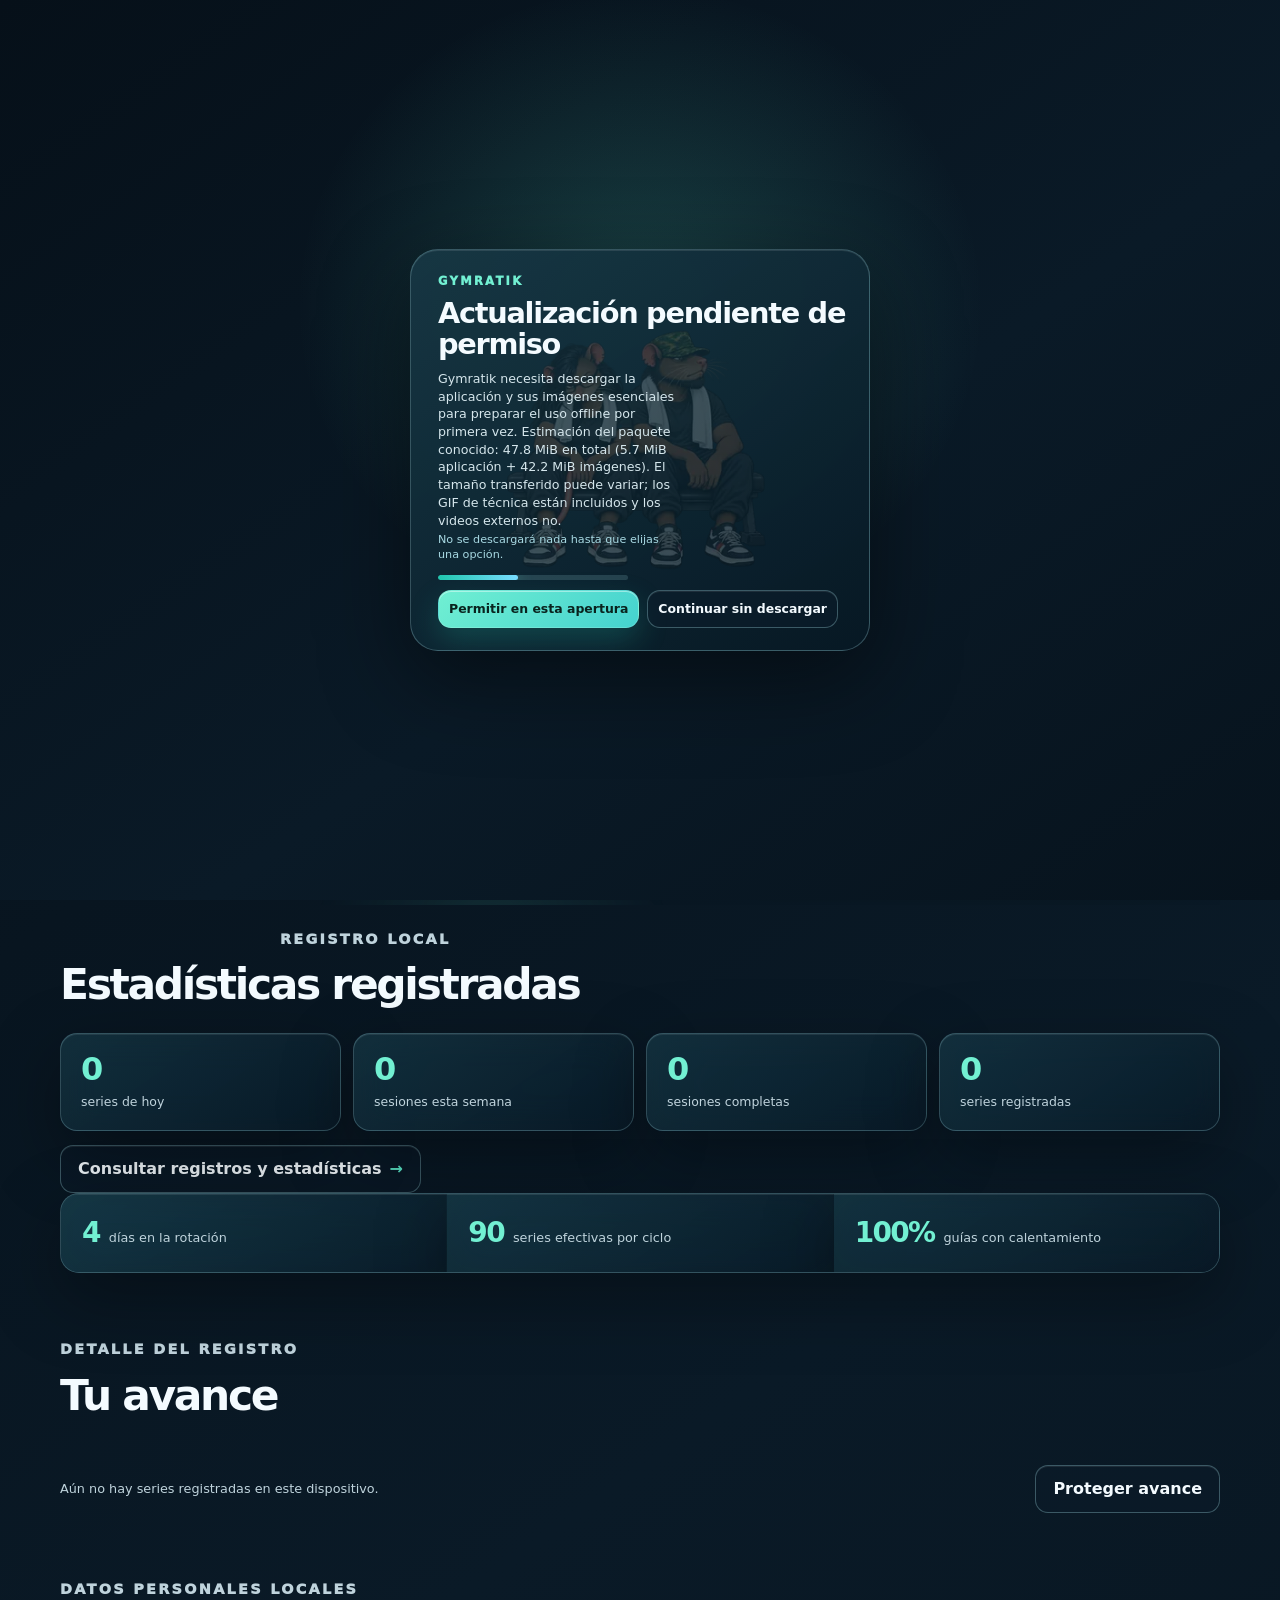
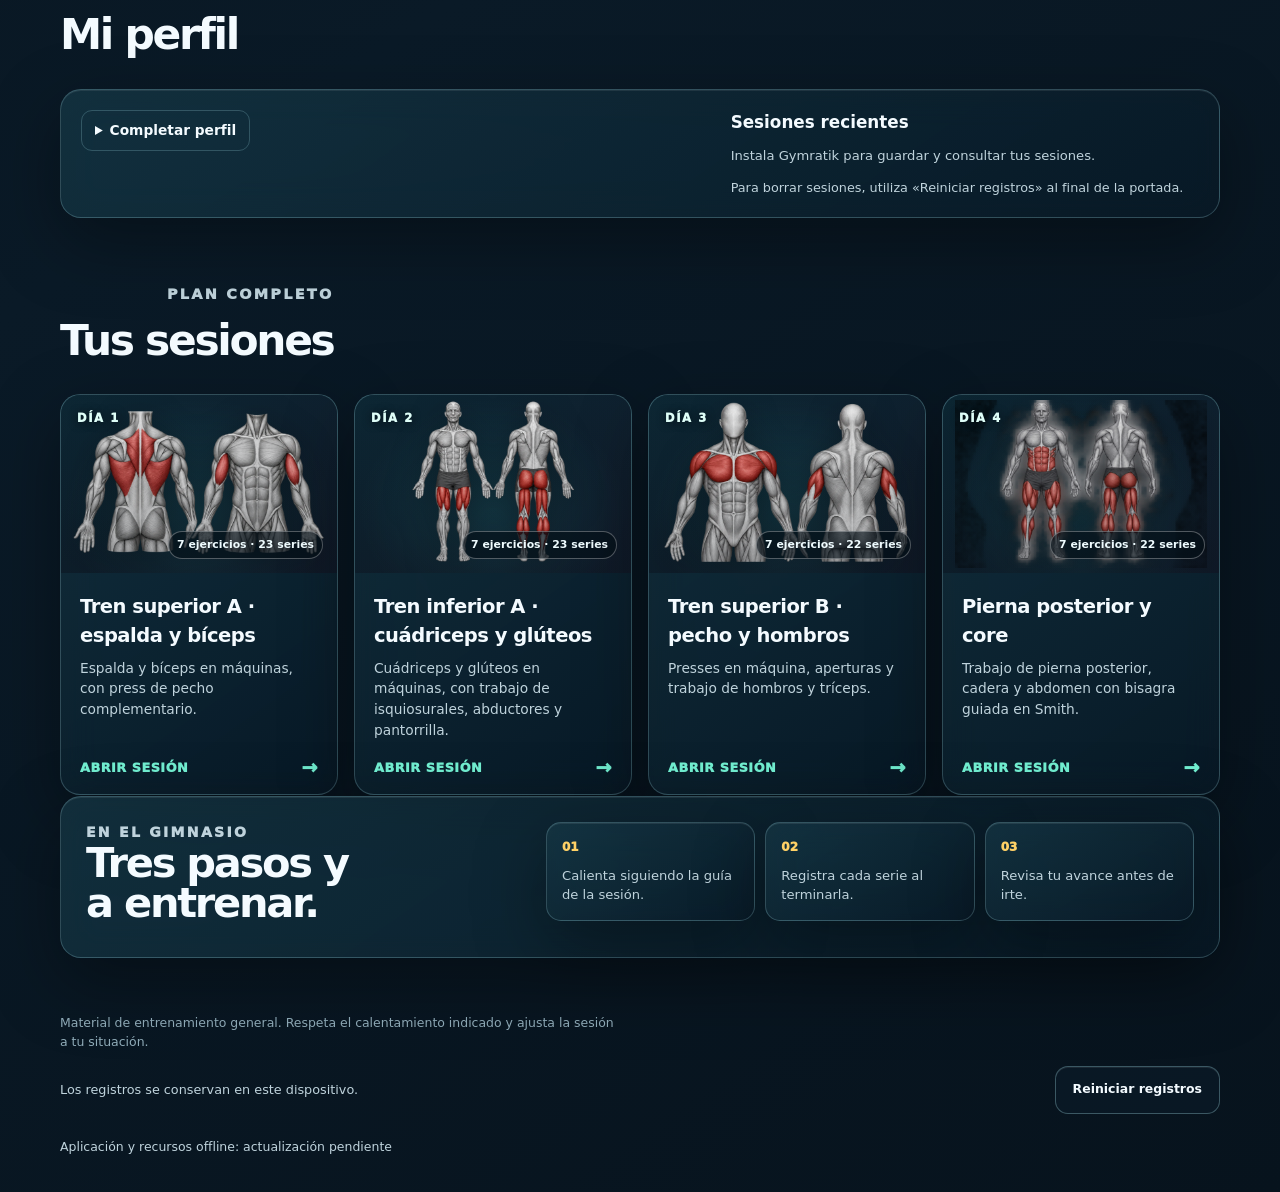
==== index.html @ c6d5d023 "feat: add verified incremental PWA updates" ====
<!doctype html>
<html lang="es">
<head>
  <meta charset="utf-8">
  <meta name="viewport" content="width=device-width, initial-scale=1, maximum-scale=1, user-scalable=no">
  <meta name="theme-color" content="#10161f">
  <meta name="application-name" content="Gymratik">
  <meta name="apple-mobile-web-app-title" content="Gymratik">
  <meta name="description" content="Rutinas visuales para entrenar en el gimnasio con calentamiento, técnica y registro de series.">
  <meta name="gymratik-resource-estimate" content='{"applicationBytes":"000000005927878","imageBytes":"000000044207892","totalBytes":"000000050135770"}'>
  <link rel="manifest" href="./manifest.webmanifest">
  <link rel="icon" href="./assets/branding/gymratik-mascots-mark-v2.png" type="image/png">
  <link rel="apple-touch-icon" sizes="192x192" href="./assets/branding/gymratik-pwa-icon-v8-192.png">
  <script src="./install-gate.js"></script>
  <script src="./progress-store.js"></script>
  <script src="./page-update-client.js" defer></script>
  <script>document.documentElement.classList.add('gymratik-loading');</script>
  <title>Gymratik: Rutinas y progreso</title>
  <style data-home-redesign="v2">
    :root { color-scheme:dark; --bg:#0d141d; --bg-deep:#091018; --panel:#16222e; --panel-strong:#1e303d; --text:#f5f8f7; --muted:#aebdca; --soft:#728697; --line:rgba(185,209,224,.16); --accent:#73e6cf; --accent-strong:#37c7ad; --warm:#f6c56b; --focus:#9edfff; --shadow:0 24px 60px rgba(0,0,0,.25); }
    * { box-sizing:border-box; }
    html { scroll-behavior:smooth; }
    body { min-width:320px; margin:0; background:radial-gradient(circle at 8% 0%,rgba(55,199,173,.14),transparent 30rem),radial-gradient(circle at 95% 15%,rgba(115,230,207,.08),transparent 25rem),var(--bg); color:var(--text); font:16px/1.5 system-ui,-apple-system,"Segoe UI",sans-serif; }
    a { color:inherit; }
    button { font:inherit; }
    :focus-visible { outline:3px solid var(--focus); outline-offset:4px; }
    [hidden] { display:none !important; }
    html[data-gymratik-installed="false"] #progress,
    html[data-gymratik-installed="false"] #progress-detail,
    html[data-gymratik-installed="false"] #profile,
    html[data-gymratik-installed="false"] .profile-chip,
    html[data-gymratik-installed="false"] a[href="#profile"],
    html[data-gymratik-installed="false"] a[href="#progress"],
    html[data-gymratik-installed="false"] a[href="./records.html"],
    html[data-gymratik-installed="false"] .hero-trust,
    html[data-gymratik-installed="false"] .footer-actions { display:none !important; }
    .shell { width:min(100% - 32px,1160px); margin:0 auto; }
    .topbar { display:flex; align-items:center; justify-content:space-between; gap:20px; padding:22px 0 16px; }
    .brand { display:inline-flex; align-items:center; gap:12px; color:var(--text); font-size:1.25rem; font-weight:900; letter-spacing:.08em; text-decoration:none; text-transform:uppercase; }
    .brand-mark { display:block; width:62px; height:62px; flex:0 0 62px; border:1px solid rgba(115,230,207,.34); border-radius:16px; background:rgba(11,16,23,.72); box-shadow:0 8px 20px rgba(0,0,0,.2); }
    .brand-mark img { display:block; width:100%; height:100%; object-fit:contain; }
    .brand-name { display:inline-flex; align-items:center; gap:8px; }
    .brand-version { padding:3px 6px; border:1px solid rgba(246,197,107,.42); border-radius:6px; color:var(--warm); font-size:.56rem; font-weight:850; letter-spacing:.07em; line-height:1; }
    .topbar-meta { display:flex; align-items:center; gap:10px; }
    .profile-chip { display:inline-flex; align-items:center; gap:7px; min-height:34px; padding:4px 10px 4px 5px; border:1px solid rgba(115,230,207,.28); border-radius:999px; color:var(--text); background:rgba(16,22,31,.65); font-size:.75rem; font-weight:850; text-decoration:none; }
    .profile-chip:hover { border-color:rgba(115,230,207,.6); background:rgba(115,230,207,.08); }
    .profile-chip img { width:25px; height:25px; object-fit:contain; border-radius:50%; background:rgba(9,16,24,.72); }
    .plan-pill,.topbar-link { display:inline-flex; align-items:center; min-height:34px; padding:6px 11px; border:1px solid var(--line); border-radius:999px; color:var(--muted); background:rgba(16,22,31,.65); font-size:.75rem; font-weight:800; }
    .topbar-link { color:var(--accent); text-decoration:none; background:transparent; }
    .topbar-link:hover { border-color:rgba(115,230,207,.45); background:rgba(115,230,207,.08); }
    .hero { position:relative; isolation:isolate; display:grid; grid-template-columns:minmax(0,1.05fr) minmax(340px,.95fr); gap:clamp(28px,5vw,76px); align-items:center; min-height:500px; overflow:hidden; padding:56px 0 64px; }
    .hero > * { min-width:0; }
    .hero-mascot-bg { position:absolute; z-index:0; right:-4%; top:0; width:min(68vw,760px); height:100%; object-fit:contain; object-position:right top; opacity:.22; filter:saturate(.9) contrast(1.05); pointer-events:none; }
    .hero-copy-block,.next-session-card { position:relative; z-index:1; }
    .eyebrow { margin:0 0 14px; color:var(--accent); font-size:.72rem; font-weight:950; letter-spacing:.16em; text-transform:uppercase; }
    h1,h2,h3,p { margin-top:0; }
    h1 { max-width:10ch; margin-bottom:20px; overflow-wrap:anywhere; font-size:clamp(3rem,7vw,6.2rem); line-height:.91; letter-spacing:-.075em; }
    .hero-copy { max-width:52ch; margin-bottom:26px; overflow-wrap:anywhere; color:var(--muted); font-size:1.05rem; }
    .hero-motivation { max-width:52ch; margin:-8px 0 22px; padding:12px 15px; border:1px solid rgba(115,230,207,.24); border-left:3px solid var(--accent); border-radius:12px; background:rgba(16,35,49,.72); color:var(--text); font-size:.92rem; font-weight:750; line-height:1.45; overflow-wrap:anywhere; }
    .hero-actions { display:flex; flex-wrap:wrap; align-items:center; gap:11px; }
    .hero-primary-action { display:grid; flex:1 1 100%; min-width:0; gap:9px; }
    .hero-primary-action > .button { width:100%; }
    .recommendation-reason { display:grid; gap:3px; margin:0; padding:9px 12px; border:1px solid rgba(115,230,207,.24); border-left:3px solid var(--accent); border-radius:11px; background:rgba(8,29,39,.76); animation:recommendationReveal .42s cubic-bezier(.2,.8,.2,1) both; }
    .recommendation-reason-label { color:var(--accent); font-size:.62rem; font-weight:950; letter-spacing:.1em; text-transform:uppercase; }
    .next-session-reason { margin:0; color:#e0edf1; font-size:.78rem; font-weight:700; line-height:1.4; overflow-wrap:anywhere; }
    #profileEditor[open] #profileForm { animation:profileFormReveal .38s cubic-bezier(.2,.8,.2,1) both; }
    .button { display:inline-flex; align-items:center; justify-content:center; min-height:47px; padding:11px 17px; border:1px solid transparent; border-radius:13px; color:#09231e; background:var(--accent); box-shadow:0 10px 25px rgba(55,199,173,.16); cursor:pointer; font-weight:900; text-decoration:none; transition:transform .18s ease,background .18s ease,border-color .18s ease; }
    .button:hover { transform:translateY(-2px); background:#8af1dc; }
    .button.secondary { color:var(--text); background:transparent; border-color:var(--line); box-shadow:none; }
    .button.secondary:hover { background:rgba(255,255,255,.06); border-color:rgba(185,209,224,.32); }
    .button:disabled { cursor:wait; opacity:.58; transform:none; }
    .hero-trust { display:flex; align-items:center; gap:8px; margin:16px 0 0; color:var(--soft); font-size:.78rem; }
    .status-dot { width:8px; height:8px; flex:0 0 8px; border-radius:50%; background:var(--accent); box-shadow:0 0 0 4px rgba(115,230,207,.1); }
    .next-session-card { position:relative; display:grid; grid-template-columns:minmax(200px,.9fr) minmax(0,1.3fr); gap:20px; overflow:hidden; min-height:300px; padding:18px; border:1px solid rgba(115,230,207,.28); border-radius:25px; background:linear-gradient(145deg,rgba(39,67,76,.96),rgba(20,31,42,.98) 70%),var(--panel); box-shadow:var(--shadow); }
    .next-session-card::after { position:absolute; right:-62px; bottom:-84px; width:240px; height:240px; border:1px solid rgba(115,230,207,.2); border-radius:50%; box-shadow:0 0 0 25px rgba(115,230,207,.04),0 0 0 50px rgba(115,230,207,.025); content:""; pointer-events:none; }
    .next-session-image { display:block; width:100%; height:100%; min-height:264px; object-fit:contain; object-position:center; border-radius:17px; background:radial-gradient(ellipse,rgba(24,74,82,.45),rgba(6,22,34,0) 74%); }
    .next-session-content { position:relative; z-index:1; display:flex; min-width:0; flex-direction:column; padding:8px 3px 6px 0; }
    .card-kicker { margin:0 0 15px; color:var(--warm); font-size:.7rem; font-weight:950; letter-spacing:.14em; text-transform:uppercase; }
    .next-session-content h2 { max-width:10ch; margin-bottom:10px; overflow-wrap:anywhere; font-size:clamp(2rem,4vw,3rem); line-height:.98; letter-spacing:-.06em; }
    .next-session-summary { max-width:28ch; margin-bottom:18px; color:var(--muted); font-size:.9rem; }
    .session-meta { display:flex; flex-wrap:wrap; gap:7px; margin-bottom:20px; color:var(--soft); font-size:.72rem; font-weight:850; }
    .session-meta span { padding:5px 8px; border:1px solid rgba(185,209,224,.15); border-radius:999px; background:rgba(9,16,24,.24); }
    .next-session-muscles { display:grid; gap:8px; margin:0 0 16px; }
    .next-session-muscles h3 { margin:0; color:#d5e9ef; font-size:.68rem; font-weight:950; letter-spacing:.08em; text-transform:uppercase; }
    .next-session-muscle-views { display:grid; grid-template-columns:repeat(2,minmax(0,1fr)); gap:7px; }
    .next-session-muscle-view { display:grid; grid-template-columns:42px minmax(0,1fr); align-items:center; gap:7px; min-width:0; padding:5px 7px; border:1px solid rgba(255,255,255,.12); border-radius:11px; background:rgba(7,18,28,.42); }
    .next-session-muscle-view img { width:42px; height:48px; object-fit:contain; border-radius:7px; background:#e9eef1; }
    .next-session-muscle-view span { color:#cfe1e7; font-size:.63rem; font-weight:850; }
    .next-session-muscle-tags { display:flex; flex-wrap:wrap; gap:5px; }
    .next-session-muscle-tags span { padding:4px 7px; border:1px solid rgba(255,138,145,.28); border-radius:999px; color:#ffd4d6; background:rgba(185,63,66,.12); font-size:.59rem; font-weight:800; }
    .week-training-summary { display:grid; gap:9px; margin:0 0 16px; }
    .week-training-heading { display:flex; flex-wrap:wrap; align-items:center; justify-content:space-between; gap:5px 10px; color:#c4dce5; font-size:.68rem; font-weight:850; }
    .week-training-heading strong { color:#effcff; font-variant-numeric:tabular-nums; }
    .week-training-pills { display:grid; grid-template-columns:repeat(2,minmax(0,1fr)); gap:8px; margin:0; padding:0; list-style:none; }
    .week-training-pill { position:relative; display:grid; grid-template-columns:44px minmax(0,1fr) 14px; align-items:center; gap:7px; min-height:74px; max-width:100%; padding:7px; overflow:hidden; border:1px solid rgba(92,232,200,.4); border-radius:15px; color:#eafffa; background:linear-gradient(135deg,rgba(21,79,78,.72),rgba(10,33,47,.94)); box-shadow:inset 0 1px 0 rgba(255,255,255,.1),0 5px 14px rgba(0,0,0,.12); animation:weekTrainingPillIn .42s cubic-bezier(.2,.8,.2,1) both; animation-delay:calc(var(--pill-index,0)*55ms); }
    .week-training-pill--lower { border-color:rgba(255,209,102,.54); background:linear-gradient(135deg,rgba(89,65,31,.78),rgba(32,34,38,.95)); }
    .week-training-pill--active { border-color:#78dcff; box-shadow:0 0 0 2px rgba(120,220,255,.12),inset 0 1px 0 rgba(255,255,255,.12); }
    .week-training-pill--partial { border-color:rgba(255,209,102,.75); }
    .week-training-pill-art-wrap { position:relative; display:grid; place-items:center; width:44px; height:58px; overflow:hidden; border:1px solid rgba(255,255,255,.12); border-radius:10px; background:radial-gradient(ellipse,rgba(231,55,73,.25),rgba(7,18,28,.68) 70%); }
    .week-training-pill-art-wrap::before { position:absolute; inset:18%; border-radius:50%; background:radial-gradient(circle,rgba(244,58,79,.36),transparent 72%); content:""; animation:weekTrainingMuscleGlow 2.8s ease-in-out infinite; }
    .week-training-pill-art { position:relative; z-index:1; display:block; width:100%; height:100%; object-fit:cover; object-position:center; animation:weekTrainingMusclePulse 2.8s ease-in-out infinite; animation-delay:calc(var(--pill-index,0)*85ms); will-change:transform; }
    .week-training-pill-copy { display:grid; min-width:0; gap:2px; line-height:1.15; }
    .week-training-pill-date { color:#a9d7df; font-size:.5rem; font-weight:950; letter-spacing:.09em; text-transform:uppercase; }
    .week-training-pill-day { color:#f3fcff; font-size:.66rem; font-weight:950; }
    .week-training-pill-focus { overflow:hidden; color:#d8eaf0; font-size:.56rem; font-weight:780; text-overflow:ellipsis; white-space:nowrap; }
    .week-training-pill-meta { color:#9fdaca; font-size:.5rem; font-weight:850; white-space:nowrap; }
    .week-training-pill-state { display:grid; place-items:center; width:14px; height:14px; align-self:start; border-radius:50%; color:#071a24; background:#61e8cb; font-size:.57rem; font-weight:1000; line-height:1; }
    .week-training-pill--partial .week-training-pill-state { background:#ffd166; }
    .week-training-pill--active .week-training-pill-state { color:#092334; background:#78dcff; animation:weekTrainingActiveDot 1.35s ease-in-out infinite; }
    .week-training-empty { color:#c0d2dc; font-size:.68rem; }
    html[data-page-hidden="true"] .week-training-summary *,html[data-page-hidden="true"] .week-training-summary *::before,html[data-page-hidden="true"] .week-training-summary *::after { animation-play-state:paused!important; }
    @keyframes weekTrainingPillIn { from { opacity:0; transform:translateY(5px) scale(.97); } to { opacity:1; transform:translateY(0) scale(1); } }
    @keyframes weekTrainingMusclePulse { 0%,100% { transform:translateY(1px) scale(.96); } 50% { transform:translateY(-1px) scale(1.035); } }
    @keyframes weekTrainingMuscleGlow { 0%,100% { opacity:.55; transform:scale(.88); } 50% { opacity:1; transform:scale(1.08); } }
    @keyframes weekTrainingActiveDot { 0%,100% { transform:scale(.9); } 50% { transform:scale(1.16); } }
    @media(min-width:1000px) { .week-training-pills { grid-template-columns:repeat(3,minmax(0,1fr)); } }
    .session-link { margin-top:auto; color:var(--accent); font-size:.8rem; font-weight:950; text-decoration:none; text-transform:uppercase; letter-spacing:.04em; }
    .session-link:hover { color:#a8f7e8; }
    section { padding-top:66px; }
    .quick-start { padding-top:0; }
    .recorded-summary { padding-top:24px; }
    .recorded-summary .section-head { margin-bottom:16px; }
    .quick-stats { display:grid; grid-template-columns:repeat(3,1fr); gap:1px; overflow:hidden; border:1px solid var(--line); border-radius:19px; background:var(--line); box-shadow:0 12px 30px rgba(0,0,0,.12); }
    .quick-stat { display:flex; align-items:baseline; gap:9px; min-width:0; padding:18px 21px; background:rgba(24,33,45,.88); }
    .quick-stat strong { color:var(--accent); font-size:1.75rem; letter-spacing:-.06em; }
    .quick-stat span { color:var(--muted); font-size:.8rem; }
    .section-head { display:flex; align-items:end; justify-content:space-between; gap:24px; margin-bottom:22px; }
    .section-head h2 { margin-bottom:0; font-size:clamp(1.8rem,4vw,2.65rem); letter-spacing:-.055em; }
    .section-head p { max-width:39ch; margin-bottom:3px; color:var(--muted); font-size:.9rem; text-align:right; }
    .progress-dashboard { display:grid; grid-template-columns:repeat(4,1fr); gap:12px; }
    .progress-card { min-width:0; padding:19px 20px; border:1px solid rgba(115,230,207,.2); border-radius:17px; background:linear-gradient(145deg,rgba(31,52,61,.92),rgba(24,33,45,.9)); }
    .progress-card strong { display:block; color:var(--accent); font-size:2rem; letter-spacing:-.06em; line-height:1; }
    .progress-card span { display:block; margin-top:8px; color:var(--muted); font-size:.78rem; }
    .records-entry { margin-top:14px; }
    .records-entry span { margin-left:8px; color:var(--accent); }
    .progress-actions { display:flex; align-items:center; justify-content:space-between; gap:15px; margin-top:15px; }
    .progress-note { min-height:1.35em; margin:0; color:var(--muted); font-size:.8rem; }
    .routine-progress-list { display:grid; gap:10px; margin-top:15px; }
    .routine-progress-item { display:grid; grid-template-columns:minmax(0,1fr) auto; gap:6px 14px; align-items:center; padding:14px 16px; border:1px solid var(--line); border-radius:15px; background:rgba(24,33,45,.7); }
    .routine-progress-item span { min-width:0; overflow:hidden; color:var(--text); font-size:.86rem; font-weight:800; text-overflow:ellipsis; white-space:nowrap; }
    .routine-progress-item strong { color:var(--accent); font-size:.8rem; }
    .progress-meter { grid-column:1 / -1; height:7px; overflow:hidden; border-radius:999px; background:rgba(185,209,224,.13); }
    .progress-meter span { display:block; width:0; height:100%; border-radius:inherit; background:linear-gradient(90deg,var(--accent-strong),var(--accent)); transition:width .25s ease; }
    .routine-grid { display:grid; grid-template-columns:repeat(4,1fr); gap:16px; }
    .routine-card { display:flex; min-width:0; flex-direction:column; overflow:hidden; border:1px solid var(--line); border-radius:20px; background:linear-gradient(160deg,var(--panel-strong),var(--panel)); box-shadow:0 14px 34px rgba(0,0,0,.15); text-decoration:none; transition:transform .2s ease,border-color .2s ease,box-shadow .2s ease; }
    .routine-card:hover { transform:translateY(-5px); border-color:rgba(115,230,207,.55); box-shadow:0 20px 44px rgba(0,0,0,.23); }
    .routine-visual { position:relative; aspect-ratio:1.55; overflow:hidden; background:radial-gradient(ellipse at 50% 65%,rgba(34,128,137,.28),transparent 68%),linear-gradient(145deg,#0c2734,#111c2c); }
    .routine-visual::after { position:absolute; inset:0; background:linear-gradient(180deg,rgba(10,15,21,.02),rgba(10,15,21,.24)); content:""; pointer-events:none; }
    .routine-visual img { display:block; width:100%; height:100%; object-fit:cover; transition:transform .4s ease; }
    .routine-visual img.routine-cover-art { box-sizing:border-box; object-fit:contain; object-position:center; padding:5px; filter:drop-shadow(0 8px 16px rgba(0,0,0,.3)); }
    .routine-card:hover .routine-visual img:not(.routine-cover-art) { transform:scale(1.045); }
    .routine-day { position:absolute; z-index:1; top:15px; left:16px; color:#fff; font-size:.72rem; font-weight:950; letter-spacing:.14em; text-shadow:0 1px 8px rgba(3,12,18,.8); text-transform:uppercase; }
    .routine-status { position:absolute; z-index:1; right:14px; bottom:14px; padding:5px 8px; border:1px solid rgba(255,255,255,.27); border-radius:999px; color:#fff; background:rgba(10,15,21,.45); font-size:.68rem; font-weight:850; }
    .routine-body { display:flex; flex:1; flex-direction:column; padding:19px 19px 17px; }
    .routine-body h3 { margin-bottom:7px; font-size:1.22rem; letter-spacing:-.025em; }
    .routine-body p { min-height:49px; margin-bottom:18px; color:var(--muted); font-size:.86rem; }
    .routine-link { display:flex; align-items:center; justify-content:space-between; margin-top:auto; color:var(--accent); font-size:.8rem; font-weight:950; letter-spacing:.04em; text-transform:uppercase; }
    .routine-link span:last-child { font-size:1.2rem; line-height:1; }
    .how-to { display:grid; grid-template-columns:minmax(0,.8fr) minmax(0,1.2fr); gap:28px; align-items:start; padding:25px; border:1px solid rgba(246,197,107,.22); border-radius:21px; background:linear-gradient(135deg,rgba(67,55,38,.5),rgba(24,33,45,.62)); }
    .how-to h2 { max-width:10ch; margin-bottom:8px; font-size:clamp(1.8rem,4vw,2.6rem); line-height:.98; letter-spacing:-.055em; }
    .how-to p { margin-bottom:0; color:var(--muted); font-size:.88rem; }
    .how-to-list { display:grid; grid-template-columns:repeat(3,1fr); gap:10px; margin:0; padding:0; list-style:none; counter-reset:steps; }
    .how-to-list li { min-width:0; padding:15px; border:1px solid var(--line); border-radius:15px; background:rgba(9,16,24,.28); color:var(--muted); font-size:.82rem; }
    .how-to-list li::before { display:block; margin-bottom:10px; color:var(--warm); content:counter(steps,decimal-leading-zero); counter-increment:steps; font-size:.75rem; font-weight:950; }
    footer { display:grid; gap:14px; padding:56px 0 36px; color:var(--soft); font-size:.78rem; }
    footer p { max-width:70ch; margin-bottom:0; }
    footer .update-state { margin-top:10px; color:var(--muted); }
    .app-version { justify-self:end; padding:4px 8px; border:1px solid var(--line); border-radius:999px; color:var(--muted); font-size:.68rem; font-variant-numeric:tabular-nums; letter-spacing:.04em; }
    .footer-actions { display:flex; align-items:center; justify-content:space-between; gap:16px; }
    .reset-button { color:#ffd3d3; border-color:rgba(255,157,162,.38); }
    .reset-button:hover { background:rgba(145,53,70,.28); border-color:rgba(255,157,162,.68); }
    .profile-panel { display:grid; grid-template-columns:minmax(0,1.15fr) minmax(280px,.85fr); gap:16px; padding:20px; border:1px solid rgba(115,230,207,.2); border-radius:21px; background:linear-gradient(145deg,rgba(31,52,61,.86),rgba(24,33,45,.82)); }
    .profile-editor,.profile-history { min-width:0; }
    .profile-editor > summary { width:fit-content; padding:9px 13px; border:1px solid var(--line); border-radius:11px; color:var(--text); cursor:pointer; font-size:.86rem; font-weight:850; }
    .profile-editor > summary:focus-visible { outline:3px solid rgba(158,223,255,.5); outline-offset:3px; }
    .profile-editor[open] > summary { margin-bottom:16px; }
    .profile-form { min-width:0; }
    .profile-identity { display:flex; align-items:center; gap:14px; margin-bottom:18px; padding-bottom:18px; border-bottom:1px solid var(--line); }
    .profile-avatar { width:76px; height:76px; flex:0 0 76px; object-fit:contain; border:1px solid rgba(115,230,207,.28); border-radius:19px; background:rgba(9,16,24,.44); }
    .profile-avatar-copy { max-width:42ch; color:var(--muted); font-size:.9rem; }
    .profile-avatar-copy p { margin:0; }
    .profile-grid { display:grid; grid-template-columns:repeat(2,minmax(0,1fr)); gap:13px; }
    .profile-field { display:grid; gap:6px; min-width:0; }
    .profile-field label { color:var(--muted); font-size:.76rem; font-weight:850; }
    .profile-field input,.profile-field select { width:100%; min-height:44px; padding:9px 11px; border:1px solid var(--line); border-radius:11px; color:var(--text); background:rgba(9,16,24,.55); font:inherit; }
    .profile-field input:focus,.profile-field select:focus { border-color:var(--accent); outline:3px solid rgba(158,223,255,.3); outline-offset:2px; }
    .profile-actions,.data-actions { display:flex; flex-wrap:wrap; align-items:center; gap:10px; margin-top:15px; }
    .profile-extra { margin-top:14px; padding:12px 14px; border:1px solid rgba(164,223,231,.17); border-radius:13px; background:rgba(4,16,25,.26); }
    .profile-extra > summary { width:fit-content; color:#c7dce3; cursor:pointer; font-size:.8rem; font-weight:850; }
    .profile-extra[open] > summary { margin-bottom:13px; }
    .data-actions { padding-top:15px; border-top:1px solid var(--line); }
    .profile-actions .button,.data-actions .button { min-height:42px; }
    .profile-history h3 { margin:0 0 11px; font-size:1.05rem; }
    .routine-days { margin:16px 0 0; padding:14px; border:1px solid var(--line); border-radius:14px; color:var(--text); }
    .routine-days legend { padding:0 6px; color:var(--text); font-weight:850; }
    .routine-day-options { display:flex; flex-wrap:wrap; gap:8px; }
    .routine-day-options label,.reminder-enable { display:flex; align-items:center; gap:7px; min-height:38px; padding:5px 9px; border:1px solid var(--line); border-radius:10px; color:var(--text); }
    .routine-days input { accent-color:var(--accent); }
    .reminder-enable { width:fit-content; margin-top:10px; }
    .routine-reminder { display:flex; align-items:center; justify-content:space-between; gap:12px; max-width:52ch; margin:0 0 20px; padding:11px 14px; border:1px solid rgba(115,230,207,.4); border-radius:12px; background:rgba(16,35,49,.85); color:var(--text); }
    .routine-reminder[hidden] { display:none; }
    .session-history { display:grid; gap:8px; }
    .session-history-empty { margin:0; color:var(--muted); font-size:.82rem; }
    .session-history-empty[data-loading="true"] { display:flex; align-items:center; gap:9px; }
    .session-history-empty[data-loading="true"]::after { width:24px; height:6px; border-radius:999px; background:linear-gradient(90deg,var(--accent) 0 25%,rgba(115,230,207,.2) 25% 50%,var(--warm) 50% 75%,rgba(246,197,107,.2) 75%); background-size:200% 100%; content:""; animation:historyLoadingRhythm 1.15s ease-in-out infinite; }
    .history-item { display:grid; grid-template-columns:minmax(0,1fr) auto; gap:4px 12px; padding:11px 12px; border:1px solid var(--line); border-radius:13px; background:rgba(9,16,24,.3); }
    .history-item strong { min-width:0; overflow:hidden; color:var(--text); font-size:.8rem; text-overflow:ellipsis; white-space:nowrap; }
    .history-item span { color:var(--muted); font-size:.72rem; }
    .history-performance { grid-column:1/-1; overflow-wrap:anywhere; line-height:1.4; }
    .history-item .history-status { color:var(--accent); font-weight:850; text-align:right; }
    .profile-status { min-height:1.35em; margin:12px 0 0; color:var(--muted); font-size:.8rem; }
    .file-input { position:absolute; width:1px; height:1px; overflow:hidden; clip:rect(0 0 0 0); white-space:nowrap; clip-path:inset(50%); }
    @media (max-width:900px) { .hero { grid-template-columns:1fr; min-height:0; padding-top:42px; } .next-session-card { max-width:700px; } .progress-dashboard { grid-template-columns:repeat(2,1fr); } .routine-grid { grid-template-columns:repeat(2,1fr); } .profile-panel { grid-template-columns:1fr; } }
    @media (max-width:560px) { .shell { width:min(100% - 24px,1160px); } .topbar { padding-top:15px; } .topbar-meta { display:none; } .hero { gap:30px; padding:37px 0 44px; } .hero-mascot-bg { right:-28%; bottom:-6%; width:125vw; height:88%; opacity:.16; } h1 { max-width:100%; font-size:clamp(2.8rem,14vw,5.2rem); } .hero-copy { font-size:.98rem; } .hero-actions { align-items:stretch; flex-direction:column; } .hero-actions .button { width:100%; } .next-session-card { grid-template-columns:96px minmax(0,1fr); gap:14px; padding:12px; border-radius:20px; } .next-session-image { width:96px; min-height:245px; border-radius:14px; } .next-session-content { padding:5px 2px 5px 0; } .card-kicker { margin-bottom:11px; font-size:.62rem; } .next-session-content h2 { font-size:1.9rem; } .next-session-summary { margin-bottom:13px; font-size:.82rem; } .session-meta { margin-bottom:14px; font-size:.65rem; } .quick-stats { grid-template-columns:1fr; } .quick-stat { padding:13px 17px; } section { padding-top:52px; } .section-head { display:block; } .section-head p { margin-top:8px; text-align:left; } .progress-dashboard { grid-template-columns:repeat(2,1fr); gap:9px; } .progress-card { padding:15px; } .progress-card strong { font-size:1.65rem; } .progress-actions { align-items:stretch; flex-direction:column; } .progress-actions .button { width:100%; } .routine-grid { grid-template-columns:1fr; gap:13px; } .how-to { grid-template-columns:1fr; gap:18px; padding:20px; } .how-to h2 { max-width:12ch; } .how-to-list { grid-template-columns:1fr; } .footer-actions,.profile-actions,.data-actions { align-items:stretch; flex-direction:column; } .footer-actions .button,.profile-actions .button,.data-actions .button { width:100%; } .profile-panel { grid-template-columns:1fr; padding:15px; } .profile-grid { grid-template-columns:1fr; } }
    @media (max-width:560px) { .hero-mascot-bg { top:0; right:-28%; bottom:auto; width:125vw; height:85%; object-position:right top; opacity:.16; } }
    @media (prefers-reduced-motion:reduce) { *,*::before,*::after { scroll-behavior:auto !important; transition:none !important; } .week-training-pill,.week-training-pill-art,.week-training-pill-art-wrap::before,.week-training-pill-state { animation:none!important; will-change:auto!important; } }
  </style>
  <style data-redesign="liquid-glass-wcag-v13">
    /* Sistema visual v13: vidrio oscuro con acentos de esfuerzo y foco visible. */
    :root {
      --bg:#061019; --bg-deep:#040b12; --panel:#102331; --panel-strong:#163344;
      --text:#f4fbff; --muted:#bfd3dc; --soft:#91adba; --line:rgba(164,223,231,.23);
      --accent:#5ce8c8; --accent-strong:#20c6ad; --warm:#ffd166; --focus:#ffd166;
      --liquid-cyan:#78dcff; --liquid-coral:#ff9aa5;
      --glass-shadow:0 24px 70px rgba(0,0,0,.34), inset 0 1px 0 rgba(255,255,255,.08);
    }
    body {
      background:
        radial-gradient(circle at 12% -8%, rgba(92,232,200,.18), transparent 30rem),
        radial-gradient(circle at 94% 10%, rgba(120,220,255,.13), transparent 27rem),
        linear-gradient(145deg,#061019 0%,#0a1a27 52%,#07131d 100%);
    }
    body::before { position:fixed; z-index:-1; inset:0; background:linear-gradient(115deg,rgba(92,232,200,.035),transparent 38%,rgba(120,220,255,.04)); content:""; pointer-events:none; }
    .shell { isolation:isolate; }
    .topbar { position:relative; z-index:3; }
    .brand-mark,.profile-chip,.plan-pill,.topbar-link,
    .quick-stats,.quick-stat,.progress-card,.routine-progress-item,.routine-card,
    .how-to,.how-to-list li,.profile-panel,.history-item,.next-session-card {
      border-color:rgba(164,223,231,.25)!important;
      background:linear-gradient(145deg,rgba(23,56,69,.72),rgba(9,25,37,.78))!important;
      box-shadow:var(--glass-shadow)!important;
      -webkit-backdrop-filter:blur(18px) saturate(145%);
      backdrop-filter:blur(18px) saturate(145%);
    }
    .brand-mark { background-color:rgba(5,16,25,.72)!important; }
    .profile-chip:hover,.topbar-link:hover { border-color:rgba(92,232,200,.75)!important; background:rgba(92,232,200,.14)!important; }
    .hero { min-height:540px; }
    .hero::before { position:absolute; z-index:0; top:-160px; right:18%; width:340px; height:340px; border-radius:50%; background:radial-gradient(circle,rgba(120,220,255,.14),transparent 68%); content:""; filter:blur(8px); animation:homeOrb 10s ease-in-out infinite alternate; pointer-events:none; }
    .hero::after { position:absolute; z-index:0; bottom:-180px; left:20%; width:400px; height:300px; border-radius:50%; background:radial-gradient(circle,rgba(92,232,200,.11),transparent 68%); content:""; filter:blur(12px); animation:homeOrb 13s ease-in-out -3s infinite alternate-reverse; pointer-events:none; }
    .hero-mascot-bg { opacity:.26; filter:saturate(1.08) contrast(1.06) drop-shadow(0 28px 46px rgba(0,0,0,.28)); transition:opacity .35s ease,transform .55s cubic-bezier(.2,.8,.2,1); }
    .hero:hover .hero-mascot-bg { opacity:.31; transform:scale(1.018) translateY(-4px); }
    .eyebrow,.card-kicker { color:#72f0d2; }
    .hero-copy,.next-session-summary,.section-head p,.routine-body p,.how-to p,.progress-note,.profile-status { color:var(--muted)!important; }
    .button { min-height:48px; border-color:rgba(255,255,255,.12); background:linear-gradient(135deg,#70efd2,#45d2cf)!important; box-shadow:0 12px 30px rgba(38,207,177,.22),inset 0 1px 0 rgba(255,255,255,.42)!important; transition:transform .24s ease,box-shadow .24s ease,filter .24s ease!important; }
    .button:hover { background:linear-gradient(135deg,#92f6df,#63e2df)!important; box-shadow:0 16px 34px rgba(38,207,177,.3),inset 0 1px 0 rgba(255,255,255,.6)!important; filter:saturate(1.08); }
    .button.secondary { color:var(--text)!important; background:rgba(11,29,42,.55)!important; border-color:rgba(164,223,231,.32)!important; box-shadow:inset 0 1px 0 rgba(255,255,255,.08)!important; }
    .button.secondary:hover { background:rgba(92,232,200,.14)!important; border-color:rgba(92,232,200,.7)!important; }
    .status-dot { background:#5ce8c8; box-shadow:0 0 0 5px rgba(92,232,200,.12),0 0 20px rgba(92,232,200,.55); }
    .next-session-card::after { border-color:rgba(120,220,255,.24); box-shadow:0 0 0 25px rgba(120,220,255,.055),0 0 0 50px rgba(120,220,255,.025); }
    .progress-card strong,.quick-stat strong,.routine-progress-item strong,.routine-link,.session-link { color:#72f0d2; }
    .progress-meter span { background:linear-gradient(90deg,#20c6ad,#78dcff)!important; }
    .routine-card { transition:transform .28s cubic-bezier(.2,.8,.2,1),border-color .28s ease,box-shadow .28s ease!important; }
    .routine-card:hover { border-color:rgba(92,232,200,.7)!important; box-shadow:0 25px 55px rgba(0,0,0,.38),inset 0 1px 0 rgba(255,255,255,.13)!important; }
    .routine-day { color:#dffef8; }
    .routine-status,.session-meta span { border-color:rgba(255,255,255,.3)!important; background:rgba(4,15,24,.62)!important; color:#effcff!important; }
    .profile-field label { color:#c7dce3!important; }
    .profile-field input,.profile-field select { color:var(--text)!important; background:rgba(4,16,25,.68)!important; border-color:rgba(164,223,231,.31)!important; }
    .profile-field input::placeholder { color:#91adba; }
    .reset-button { color:#ffdfe0!important; border-color:rgba(255,154,165,.58)!important; }
    .reset-button:hover { background:rgba(255,116,132,.15)!important; border-color:#ff9aa5!important; }
    :where(a,button,input,select,[tabindex]):focus-visible { outline:3px solid #ffd166!important; outline-offset:3px!important; box-shadow:0 0 0 6px rgba(4,13,18,.96),0 0 0 8px rgba(255,255,255,.78)!important; }
    @keyframes homeOrb { from { transform:translate3d(-12px,8px,0) scale(.96); opacity:.7; } to { transform:translate3d(18px,-12px,0) scale(1.06); opacity:1; } }
    @media (max-width:700px) {
      .hero { min-height:0; }
      .hero-mascot-bg { opacity:.2; }
      .section-head h2 { line-height:1.05; }
      .quick-stat,.progress-card { background:linear-gradient(145deg,rgba(23,56,69,.8),rgba(9,25,37,.86))!important; }
    }
    @media (prefers-reduced-motion:reduce) {
      *,*::before,*::after { animation:none!important; transition:none!important; scroll-behavior:auto!important; }
      .hero:hover .hero-mascot-bg,.routine-card:hover { transform:none!important; }
    }
  </style>
  <style data-home-splash="v3">
    .app-splash { position:fixed; z-index:10000; inset:0; display:grid; place-items:center; padding:24px; overflow:hidden; background:radial-gradient(ellipse at 50% 34%,rgba(92,232,200,.2),transparent 38%),linear-gradient(145deg,#061019,#0a1a27 58%,#07131d); opacity:0; visibility:hidden; pointer-events:none; transition:opacity .22s ease,visibility .22s ease; }
    html.gymratik-loading .app-splash { opacity:1; visibility:visible; pointer-events:auto; }
    .app-splash[aria-hidden="true"] { opacity:0!important; visibility:hidden!important; pointer-events:none!important; transition:none!important; }
    .splash-card { position:relative; display:grid; grid-template-columns:minmax(0,1fr); align-items:center; gap:20px; width:min(100%,460px); min-height:190px; padding:23px 22px 22px 27px; overflow:hidden; border:1px solid rgba(164,223,231,.28); border-radius:28px; background:linear-gradient(145deg,rgba(23,56,69,.92),rgba(7,24,36,.96)); box-shadow:0 28px 90px rgba(0,0,0,.48),inset 0 1px 0 rgba(255,255,255,.1); }
    .splash-copy { position:relative; z-index:1; }
    .splash-brand { display:block; margin-bottom:8px; color:#72f0d2; font-size:.72rem; font-weight:950; letter-spacing:.2em; text-transform:uppercase; }
    .splash-copy p { margin:0 0 19px; color:#f4fbff; font-size:clamp(1.3rem,5vw,1.8rem); font-weight:850; line-height:1.08; letter-spacing:-.045em; }
    .splash-copy p.splash-detail { max-width:30ch; margin:-9px 0 14px; color:#d5e6ec; font-size:.79rem; font-weight:500; line-height:1.4; letter-spacing:normal; }
    .splash-copy p.splash-network-state { max-width:34ch; margin:-11px 0 13px; color:#a8d9e3; font-size:.7rem; font-weight:500; line-height:1.35; letter-spacing:normal; }
    .splash-retry { min-height:40px; margin-top:2px; padding:8px 12px; }
    .splash-network-actions { display:flex; flex-wrap:wrap; gap:8px; margin-top:10px; }
    .splash-network-actions[hidden] { display:none; }
    .splash-network-actions .button { min-height:38px; padding:7px 10px; font-size:.78rem; }
    .splash-progress { position:relative; display:block; width:min(100%,190px); height:5px; overflow:hidden; border-radius:999px; background:rgba(164,223,231,.17); }
    .splash-progress::after { position:absolute; inset:0 auto 0 0; width:42%; border-radius:inherit; background:linear-gradient(90deg,#20c6ad,#78dcff); box-shadow:0 0 16px rgba(92,232,200,.65); content:""; animation:splashProgress 1.15s ease-in-out infinite alternate; }
    .splash-copy { position:relative; z-index:1; }
    .splash-mascot-poses { position:absolute; z-index:0; inset:0; display:grid; place-items:center; overflow:hidden; opacity:.2; pointer-events:none; }
    .splash-pose { position:absolute; inset:0; display:block; width:min(100%,320px); height:auto; max-height:100%; margin:auto; object-fit:contain; object-position:center; }
    .app-splash.update-detected .splash-card { border-color:rgba(92,232,200,.72); box-shadow:0 0 0 1px rgba(92,232,200,.18),0 28px 90px rgba(0,0,0,.48),0 0 42px rgba(92,232,200,.18); animation:updateDetectedGlow 1.8s ease-in-out infinite alternate; }
    .app-splash.update-detected .splash-mascot-poses { opacity:.38; }
    .update-notice { display:grid; grid-template-columns:72px minmax(0,1fr); align-items:center; gap:14px; margin:12px 0 0; padding:10px 14px; border:1px solid rgba(92,232,200,.5); border-radius:16px; background:linear-gradient(110deg,rgba(15,55,62,.96),rgba(12,29,43,.96)); box-shadow:0 8px 24px rgba(0,0,0,.18); color:var(--text); }
    .update-notice[hidden] { display:none; }
    .update-notice[data-detected="true"] { animation:updateDetectedGlow 1.8s ease-in-out infinite alternate; }
    .update-notice img { display:block; width:72px; height:64px; object-fit:contain; }
    .update-notice strong { display:block; margin-bottom:3px; color:#72f0d2; font-size:.88rem; }
    .update-notice p { margin:0; color:#d5e6ec; font-size:.78rem; line-height:1.4; }
    .update-notice .button { min-height:34px; margin-top:8px; padding:6px 10px; font-size:.72rem; }
    @keyframes updateDetectedGlow { from { box-shadow:0 0 0 1px rgba(92,232,200,.12),0 8px 24px rgba(0,0,0,.18); } to { box-shadow:0 0 0 3px rgba(92,232,200,.2),0 10px 28px rgba(0,0,0,.22),0 0 24px rgba(92,232,200,.2); } }
    @keyframes splashProgress { from { transform:translateX(-4%); } to { transform:translateX(145%); } }
    @keyframes historyLoadingRhythm { 0% { background-position:100% 0; opacity:.62; } 55% { opacity:1; } 100% { background-position:0 0; opacity:.72; } }
    @keyframes splashProgress { from { transform:translateX(-4%); } to { transform:translateX(145%); } }
    .hero { min-height:590px; padding-top:64px; padding-bottom:72px; }
    .hero-mascot-bg { right:-1%; top:-3%; width:min(66vw,720px); height:111%; object-position:right center; opacity:.48; filter:saturate(1.04) contrast(1.04) drop-shadow(0 28px 50px rgba(0,0,0,.32)); mask-image:linear-gradient(180deg,#000 0%,#000 72%,transparent 100%); }
    .hero-copy-block { z-index:2; max-width:590px; }
    .hero .eyebrow { margin-bottom:17px; }
    .hero h1 { max-width:8ch; margin-bottom:18px; font-size:clamp(3.4rem,7.5vw,6.8rem); line-height:.88; letter-spacing:-.085em; text-wrap:balance; }
    .hero-copy { max-width:34ch; margin-bottom:24px; font-size:clamp(1rem,1.5vw,1.16rem); }
    .hero-motivation { max-width:39ch; border-color:rgba(92,232,200,.35); background:linear-gradient(100deg,rgba(7,24,36,.94),rgba(10,31,44,.75)); box-shadow:0 10px 28px rgba(0,0,0,.17); }
    .hero-copy-block > .eyebrow { animation:homeArrive .65s cubic-bezier(.2,.8,.2,1) .04s both; }
    .hero-copy-block > h1 { animation:homeArrive .7s cubic-bezier(.2,.8,.2,1) .1s both; }
    .hero-copy-block > .hero-copy { animation:homeArrive .65s cubic-bezier(.2,.8,.2,1) .17s both; }
    .hero-copy-block > .hero-motivation { animation:motivationArrive .75s cubic-bezier(.2,.8,.2,1) .24s both; }
    .hero-copy-block > .hero-actions { animation:homeArrive .65s cubic-bezier(.2,.8,.2,1) .31s both; }
    .hero-motivation.motivation-updating { animation:motivationRefresh .62s cubic-bezier(.2,.8,.2,1) both; }
    .hero-mascot-bg { animation:mascotDrift 9s ease-in-out infinite alternate; transform-origin:72% 72%; }
    .routine-card { animation:cardArrive .68s cubic-bezier(.2,.8,.2,1) both; }
    .routine-card:nth-child(2) { animation-delay:.07s; }
    .routine-card:nth-child(3) { animation-delay:.14s; }
    .routine-card:nth-child(4) { animation-delay:.21s; }
    .button:active { transform:translateY(2px) scale(.985)!important; }
    .hero-actions { gap:10px; }
    @keyframes homeArrive { from { opacity:0; transform:translateY(18px); filter:blur(5px); } to { opacity:1; transform:translateY(0); filter:blur(0); } }
    @keyframes motivationArrive { from { opacity:0; transform:translateY(14px) scale(.97); box-shadow:0 0 0 rgba(92,232,200,0); } to { opacity:1; transform:translateY(0) scale(1); box-shadow:0 10px 28px rgba(0,0,0,.17); } }
    @keyframes motivationRefresh { 0% { opacity:.55; transform:translateY(5px) scale(.99); } 55% { opacity:1; transform:translateY(-2px) scale(1.012); box-shadow:0 0 0 3px rgba(92,232,200,.12),0 12px 32px rgba(0,0,0,.22); } 100% { opacity:1; transform:none; } }
    @keyframes mascotDrift { from { transform:translate3d(0,0,0) scale(1); } to { transform:translate3d(-5px,-8px,0) scale(1.012); } }
    @keyframes cardArrive { from { opacity:0; transform:translateY(22px) scale(.985); } to { opacity:1; transform:translateY(0) scale(1); } }
    @keyframes profileFormReveal { from { opacity:0; transform:translateY(10px); clip-path:inset(0 0 100%); } to { opacity:1; transform:translateY(0); clip-path:inset(0); } }
    @keyframes recommendationReveal { from { opacity:0; transform:translateY(7px) scale(.985); } to { opacity:1; transform:translateY(0) scale(1); } }
    .hero-actions .button { min-height:51px; }
    .next-session-card { z-index:2; align-self:center; border-radius:29px; background:linear-gradient(145deg,rgba(15,43,55,.97),rgba(6,22,34,.97))!important; box-shadow:0 30px 78px rgba(0,0,0,.38),inset 0 1px 0 rgba(255,255,255,.1)!important; }
    .next-session-image { box-shadow:0 0 0 1px rgba(255,255,255,.16); }
    .next-session-content h2 { max-width:11ch; }
    .hero-strength-stage { position:absolute; z-index:0; inset:0 0 auto; height:min(100%,430px); display:grid; place-items:center; overflow:hidden; pointer-events:none; opacity:.88; }
    .hero-strength-stage::after { position:absolute; inset:0; content:""; background:radial-gradient(ellipse at center,rgba(13,20,29,.025),rgba(13,20,29,.16) 72%); pointer-events:none; }
    .hero-strength-art { position:absolute; inset:0; display:block; width:min(78vw,620px); height:auto; max-height:100%; margin:auto; aspect-ratio:3/2; object-fit:contain; object-position:center; transform-origin:center; animation:coverArtDrift 24s ease-in-out infinite alternate; }
    @keyframes coverArtDrift { from { transform:translate3d(0,0,0) scale(1); } to { transform:translate3d(0,-1.5px,0) scale(1.003); } }
    @media (max-width:900px) {
      .hero { min-height:0; padding-top:42px; }
      .hero-mascot-bg { right:0; top:0; width:min(58vw,550px); height:67%; opacity:.42; }
      .hero-strength-stage { height:clamp(220px,44vw,300px); opacity:.78; }
      .hero-strength-art { width:min(88vw,560px); }
      .hero-copy-block { max-width:620px; }
      .next-session-card { width:min(100%,700px); }
    }
    @media (max-width:560px) {
      .app-splash { padding:18px; }
      .splash-card { grid-template-columns:minmax(0,1fr); gap:7px; min-height:158px; padding:20px 16px 20px 20px; border-radius:23px; }
      .splash-copy p { margin-bottom:15px; }
      .brand { gap:9px; font-size:1.15rem; }
      .brand-mark { width:54px; height:54px; flex-basis:54px; border-radius:14px; }
      .hero { gap:25px; padding:32px 0 42px; }
      .hero-mascot-bg { top:8px; right:-4%; width:70vw; height:330px; object-position:right top; opacity:.34; mask-image:linear-gradient(180deg,#000 0%,#000 68%,transparent 100%); }
      .hero-strength-stage { top:-14px; height:clamp(215px,64vw,290px); opacity:.72; }
      .hero-strength-art { width:min(100%,440px); }
      .hero-copy-block { max-width:100%; }
      .hero .eyebrow { max-width:70%; font-size:.65rem; }
      .hero h1 { max-width:7ch; margin-bottom:15px; font-size:clamp(3.15rem,14vw,4.6rem); }
      .hero-copy { max-width:32ch; margin-bottom:20px; font-size:.96rem; }
      .hero-motivation { margin-bottom:18px; padding:11px 13px; font-size:.87rem; }
      .hero-actions { align-items:stretch; flex-direction:column; gap:8px; }
      .hero-actions .button { width:100%; min-height:47px; }
      .recommendation-reason { padding:9px 11px; }
      .next-session-card { grid-template-columns:minmax(0,1fr); gap:10px; }
      .next-session-image { width:100%; height:clamp(142px,42vw,176px); min-height:0; border-radius:14px; }
    }
    @media (prefers-reduced-motion:reduce) {
      .app-splash,.splash-progress::after { transition:none; animation:none; }
      .app-splash.update-detected .splash-card,.update-notice[data-detected="true"] { animation:none; }
      .splash-progress::after { width:42%; }
      .splash-pose,.hero-strength-art { animation:none!important; }
      .button:active { transform:none!important; }
    }
    html:not(.gymratik-loading) .splash-mascot-poses { visibility:hidden; }
  </style>
</head>
<body>
  <div id="appSplash" class="app-splash" role="status" aria-label="Cargando Gymratik">
    <div class="splash-card"><div class="splash-mascot-poses" aria-hidden="true"><img id="splashPoseArt" class="splash-pose" src="./assets/branding/gymratik-cover-seated-v1-poster.webp" data-motion-src="./assets/branding/gymratik-cover-seated-breath-30fps.webp" alt="" width="372" height="332"></div><div class="splash-copy"><span class="splash-brand">Gymratik</span><p id="splashTitle">Preparando tu entrenamiento</p><p id="splashDetail" class="splash-detail" aria-live="polite">Leyendo el avance guardado en este dispositivo…</p><p id="splashNetworkState" class="splash-network-state" aria-live="polite">Actualización: pendiente de comprobar.</p><span class="splash-progress" aria-hidden="true"></span><div id="splashNetworkActions" class="splash-network-actions" role="group" aria-label="Permiso de descarga" hidden><button id="splashAllowNetwork" class="button primary" type="button">Permitir en esta apertura</button><button id="splashSkipNetwork" class="button secondary" type="button">Continuar sin descargar</button></div><button id="splashRetry" class="button secondary splash-retry" type="button" hidden>Reintentar lectura local</button></div></div>
  </div>
  <div class="shell">
    <header class="topbar">
      <a class="brand" href="./" aria-label="Gymratik v0.7.26, inicio"><span class="brand-mark" aria-hidden="true"><img src="./assets/branding/gymratik-mascots-mark-v2.png" alt=""></span><span class="brand-name">Gymratik <span class="brand-version" aria-label="Versión 0.7.26">v0.7.26</span></span></a>
      <div class="topbar-meta"><span class="plan-pill">4 días en rotación · 90 series</span><a class="topbar-link" href="#progress">Mi avance</a><a class="topbar-link" href="./records.html">Registros</a><a class="profile-chip" href="#profile"><img id="profileAvatarCompact" src="./assets/branding/gymratik-mascots-mark-v2.png" alt="Pareja de mascotas de entrenamiento de Gymratik"><span>Perfil</span></a></div>
    </header>
    <div id="updateNotice" class="update-notice" role="status" aria-live="polite" hidden><img id="updateNoticeArt" src="./assets/branding/gymratik-cover-seated-v1-poster.webp" data-motion-src="./assets/branding/gymratik-cover-seated-breath-30fps.webp" alt="" width="72" height="64"><div><strong id="updateNoticeTitle"></strong><p id="updateNoticeText"></p><button id="manualUpdateButton" class="button secondary" type="button" hidden>Buscar actualización ahora</button></div></div>
    <main>
      <section class="hero" aria-labelledby="pageTitle">
        <div class="hero-strength-stage" aria-hidden="true"><img id="heroStrengthArt" class="hero-strength-art" src="./assets/branding/gymratik-cover-seated-v1-poster.webp" alt="" width="372" height="332" fetchpriority="high"></div>
        <div class="hero-copy-block">
          <p class="eyebrow">Gymratik · Entrena a tu ritmo</p>
          <h1 id="pageTitle">Empieza a tu ritmo.</h1>
          <div id="weekTrainingSummary" class="week-training-summary" aria-live="polite">
            <div class="week-training-heading"><span>Esta semana</span><strong id="weekTrainingCount">0 entrenamientos</strong></div>
            <ul id="weekTrainingPills" class="week-training-pills" aria-label="Rutinas registradas esta semana"><li class="week-training-empty">Aún no hay sesiones con series registradas.</li></ul>
          </div>
          <p class="hero-copy">Calienta, entrena con técnica y registra cada serie.</p>
          <p id="motivationMessage" class="hero-motivation" role="status" aria-live="polite">Cuida la técnica y registra cada serie: el progreso se construye paso a paso.</p>
          <div id="routineReminder" class="routine-reminder" role="status" hidden><span id="routineReminderText"></span><button id="dismissRoutineReminder" class="button secondary" type="button">Hoy no</button></div>
          <div class="hero-actions"><div class="hero-primary-action"><a id="nextSessionCta" class="button" href="./data/rutinas_autocontenidas/canonicas/Rutina_Dia_1_Espalda_Biceps_V1.html">Empezar Día 1</a><div class="recommendation-reason" role="status" aria-live="polite"><span class="recommendation-reason-label">Por qué recomendamos este día</span><p id="nextSessionReason" class="next-session-reason">Rutina base para iniciar la rotación semanal.</p></div></div><a class="button secondary" href="#routines">Ver plan completo</a><a class="button secondary" href="#profile">Mi perfil</a></div>
          <p class="hero-trust"><span class="status-dot" aria-hidden="true"></span>Tu avance se guarda en este dispositivo.</p>
        </div>
        <aside class="next-session-card" aria-labelledby="nextSessionTitle">
          <img id="nextSessionImage" class="next-session-image" src="./assets/branding/routine-covers/day1.webp" alt="Lámina anatómica: espalda y bíceps destacados para el Día 1">
          <div class="next-session-content">
            <p id="nextSessionKicker" class="card-kicker">Siguiente en tu rotación</p>
            <h2 id="nextSessionTitle">Día 1 · Tirón: espalda y bíceps</h2>
            <p id="nextSessionSummary" class="next-session-summary">Tracción, remo y trabajo de brazos con instrucciones visuales y registro por ejercicio.</p>
            <div class="session-meta"><span id="nextSessionMeta">6 ejercicios · 20 series</span><span>Calentamiento incluido</span></div>
            <section id="nextSessionMuscles" class="next-session-muscles" aria-label="Músculos trabajados en el día sugerido">
              <h3>Músculos trabajados</h3>
              <div class="next-session-muscle-views">
                <div class="next-session-muscle-view"><img id="nextSessionMuscleAnterior" src="./data/rutinas_autocontenidas/medios_publicados/rutinas_autocontenidas/musculos_generados/upper_anterior_anatomy_v1.webp" alt="Anatomía del tren superior, vista frontal" loading="lazy" decoding="async"><span>Vista frontal</span></div>
                <div class="next-session-muscle-view"><img id="nextSessionMusclePosterior" src="./data/rutinas_autocontenidas/medios_publicados/rutinas_autocontenidas/musculos_generados/upper_posterior_anatomy_v1.webp" alt="Anatomía del tren superior, vista posterior" loading="lazy" decoding="async"><span>Vista posterior</span></div>
              </div>
              <div id="nextSessionMuscleTags" class="next-session-muscle-tags" aria-live="polite"></div>
            </section>
            <a id="nextSessionLink" class="session-link" href="./data/rutinas_autocontenidas/canonicas/Rutina_Dia_1_Espalda_Biceps_V1.html">Abrir sesión →</a>
          </div>
        </aside>
      </section>
      <section id="progress" class="recorded-summary" aria-labelledby="recordedSummaryTitle">
        <div class="section-head"><div><p class="eyebrow">Registro local</p><h2 id="recordedSummaryTitle">Estadísticas registradas</h2></div></div>
        <div class="progress-dashboard" aria-live="polite"><div class="progress-card"><strong id="progressTodaySeries">0</strong><span>series de hoy</span></div><div class="progress-card"><strong id="progressWeekSessions">0</strong><span>sesiones esta semana</span></div><div class="progress-card"><strong id="progressCompletedSessions">0</strong><span>sesiones completas</span></div><div class="progress-card"><strong id="progressRecordedSeries">0</strong><span>series registradas</span></div></div>
        <a class="button secondary records-entry" href="./records.html">Consultar registros y estadísticas <span aria-hidden="true">→</span></a>
      </section>
      <section class="quick-start" aria-label="Resumen del plan"><div class="quick-stats"><div class="quick-stat"><strong>4</strong><span>días en la rotación</span></div><div class="quick-stat"><strong>90</strong><span>series efectivas por ciclo</span></div><div class="quick-stat"><strong>100%</strong><span>guías con calentamiento</span></div></div></section>
      <section id="progress-detail" aria-labelledby="progressTitle">
        <div class="section-head"><div><p class="eyebrow">Detalle del registro</p><h2 id="progressTitle">Tu avance</h2></div></div>
        <div id="routineProgressList" class="routine-progress-list" aria-label="Avance por rutina"></div>
        <div class="progress-actions"><p id="progressNote" class="progress-note" role="status">Aún no hay series registradas en este dispositivo.</p><button id="persistButton" class="button secondary" type="button">Proteger avance</button></div>
      </section>
      <section id="profile" aria-labelledby="profileTitle">
        <div class="section-head"><div><p class="eyebrow">Datos personales locales</p><h2 id="profileTitle">Mi perfil</h2></div></div>
        <div class="profile-panel">
          <details id="profileEditor" class="profile-editor">
            <summary id="profileEditorSummary">Completar perfil</summary>
            <form id="profileForm" class="profile-form" novalidate>
            <div class="profile-identity"><img id="profileAvatar" class="profile-avatar" src="./assets/branding/gymratik-mascots-mark-v2.png" alt="Pareja de mascotas de entrenamiento de Gymratik"><div class="profile-avatar-copy"><p id="profileIntro">Un par de datos opcionales para personalizar tu experiencia. Se guardan solo en este dispositivo; puedes cambiarlos después.</p></div></div>
            <div class="profile-grid">
              <div class="profile-field"><label for="profileDisplayName">¿Cómo te llamamos? <span>(opcional)</span></label><input id="profileDisplayName" name="displayName" type="text" maxlength="80" autocomplete="name" placeholder="Tu nombre"></div>
              <div class="profile-field"><label for="profileSex">Sexo, solo para elegir la mascota <span>(opcional)</span></label><select id="profileSex" name="sex"><option value="">Usar mascotas predeterminadas</option><option value="female">Mujer · ratona</option><option value="male">Hombre · ratón</option><option value="nonbinary">No binario · mascotas predeterminadas</option><option value="prefer-not-to-say">Prefiero no indicarlo</option></select></div>
            </div>
            <details class="profile-extra">
              <summary>Personalizar más (opcional)</summary>
              <div class="profile-grid">
              <div class="profile-field"><label for="profileBirthDate">Fecha de nacimiento</label><input id="profileBirthDate" name="birthDate" type="date" autocomplete="bday"></div>
              <div class="profile-field"><label for="profileHeightCm">Altura (cm)</label><input id="profileHeightCm" name="heightCm" type="number" min="100" max="250" step="0.1" inputmode="decimal" placeholder="Ej. 175"></div>
              <div class="profile-field"><label for="profileGoal">Objetivo principal</label><select id="profileGoal" name="goal"><option value="general-fitness">Condición general</option><option value="strength">Fuerza</option><option value="hypertrophy">Hipertrofia</option><option value="mobility">Movilidad</option><option value="health">Salud y bienestar</option></select></div>
              <div class="profile-field"><label for="profileUnits">Unidades</label><select id="profileUnits" name="units"><option value="metric">Métricas (cm, kg)</option><option value="imperial">Imperiales (in, lb)</option></select></div>
              </div>
              <fieldset class="routine-days"><legend>Días habituales y avisos</legend><p id="routineDaySuggestion" class="profile-status">Al guardar sesiones, aquí aparecerán tus días más frecuentes.</p><div class="routine-day-options"><label><input type="checkbox" name="reminderDay" value="1"> Lun</label><label><input type="checkbox" name="reminderDay" value="2"> Mar</label><label><input type="checkbox" name="reminderDay" value="3"> Mié</label><label><input type="checkbox" name="reminderDay" value="4"> Jue</label><label><input type="checkbox" name="reminderDay" value="5"> Vie</label><label><input type="checkbox" name="reminderDay" value="6"> Sáb</label><label><input type="checkbox" name="reminderDay" value="0"> Dom</label></div><label class="reminder-enable"><input id="remindersEnabled" type="checkbox"> Mostrar aviso al abrir la PWA</label><p class="profile-status">El aviso solo aparece al abrir o volver a la portada.</p></fieldset>
            </details>
            <div class="profile-actions"><button class="button" id="saveProfileButton" type="submit">Guardar y continuar</button><p id="profileStatus" class="profile-status" role="status" aria-live="polite"></p></div>
            <p class="profile-status" id="localDataBackupNotice">Tus datos residen en este origen y perfil del navegador: IndexedDB «entrenamiento-progress» v3; fallback localStorage «entrenamiento-progress-fallback-v3»; snapshots JSON «fitlovers-dayN-series-v1» y archivo «gymratik-legacy-progress-archive-v1». La exportación manual genera JSON «gymratik-backup», esquema 3.</p>
            <div class="data-actions"><button id="exportDataButton" class="button secondary" type="button">Exportar datos</button><label class="button secondary" for="importDataInput">Importar respaldo</label><input id="importDataInput" class="file-input" type="file" accept="application/json,.json"></div>
            </form>
            <fieldset class="routine-days"><legend>Red para actualizaciones</legend><label class="profile-field" for="networkPreference"><span>Descarga automática de versiones y recursos offline</span><select id="networkPreference"><option value="ask">Automática en Wi‑Fi; preguntar en otras redes</option><option value="always">Siempre, incluso datos móviles</option><option value="wifi">Solo Wi‑Fi</option></select></label><p id="networkPreferenceStatus" class="profile-status" role="status">Preferencia predeterminada: automática en Wi‑Fi; en datos móviles o red no identificada, se pedirá autorización.</p></fieldset>
          </details>
      <aside class="profile-history" aria-labelledby="historyTitle"><h3 id="historyTitle">Sesiones recientes</h3><div id="sessionHistory" class="session-history" aria-live="polite"><p class="session-history-empty" data-loading="true" aria-busy="true">Cargando historial…</p></div><p class="profile-status">Para borrar sesiones, utiliza «Reiniciar registros» al final de la portada.</p></aside>
        </div>
      </section>
      <section id="routines" aria-labelledby="routinesTitle">
        <div class="section-head"><div><p class="eyebrow">Plan completo</p><h2 id="routinesTitle">Tus sesiones</h2></div></div>
        <div class="routine-grid">
          <a class="routine-card" href="./data/rutinas_autocontenidas/canonicas/Rutina_Dia_1_Espalda_Biceps_V1.html"><div class="routine-visual"><img class="routine-cover-art" src="./assets/branding/routine-covers/day1.webp" alt="Lámina anatómica: espalda y bíceps destacados para el Día 1" loading="eager"><span class="routine-day">Día 1</span><span class="routine-status">7 ejercicios · 23 series</span></div><div class="routine-body"><h3>Tren superior A · espalda y bíceps</h3><p>Espalda y bíceps en máquinas, con press de pecho complementario.</p><span class="routine-link"><span>Abrir sesión</span><span>→</span></span></div></a>
          <a class="routine-card" href="./data/rutinas_autocontenidas/canonicas/Rutina_Dia_2_Pierna_Gluteo_V1.html"><div class="routine-visual"><img class="routine-cover-art" src="./assets/branding/routine-covers/day2.webp" alt="Lámina anatómica: cuádriceps, glúteos, isquiosurales y pantorrillas destacados para el Día 2" loading="lazy"><span class="routine-day">Día 2</span><span class="routine-status">7 ejercicios · 23 series</span></div><div class="routine-body"><h3>Tren inferior A · cuádriceps y glúteos</h3><p>Cuádriceps y glúteos en máquinas, con trabajo de isquiosurales, abductores y pantorrilla.</p><span class="routine-link"><span>Abrir sesión</span><span>→</span></span></div></a>
          <a class="routine-card" href="./data/rutinas_autocontenidas/canonicas/Rutina_Dia_3_Pecho_Hombro_Triceps_V1.html"><div class="routine-visual"><img class="routine-cover-art" src="./assets/branding/routine-covers/day3.webp" alt="Lámina anatómica: pectorales, hombros y tríceps destacados para el Día 3" loading="lazy"><span class="routine-day">Día 3</span><span class="routine-status">7 ejercicios · 22 series</span></div><div class="routine-body"><h3>Tren superior B · pecho y hombros</h3><p>Presses en máquina, aperturas y trabajo de hombros y tríceps.</p><span class="routine-link"><span>Abrir sesión</span><span>→</span></span></div></a>
          <a class="routine-card" href="./data/rutinas_autocontenidas/canonicas/Rutina_Dia_4_Pierna_Equilibrio_V1.html"><div class="routine-visual"><img class="routine-cover-art" src="./assets/branding/routine-covers/day4.webp" alt="Lámina anatómica: cuádriceps, glúteos, isquiosurales, pantorrillas y abdomen destacados para el Día 4" loading="lazy"><span class="routine-day">Día 4</span><span class="routine-status">7 ejercicios · 22 series</span></div><div class="routine-body"><h3>Pierna posterior y core</h3><p>Trabajo de pierna posterior, cadera y abdomen con bisagra guiada en Smith.</p><span class="routine-link"><span>Abrir sesión</span><span>→</span></span></div></a>
        </div>
      </section>
      <section class="how-to" aria-labelledby="howToTitle"><div><p class="eyebrow">En el gimnasio</p><h2 id="howToTitle">Tres pasos y a entrenar.</h2></div><ol class="how-to-list"><li>Calienta siguiendo la guía de la sesión.</li><li>Registra cada serie al terminarla.</li><li>Revisa tu avance antes de irte.</li></ol></section>
    </main>
      <footer><p>Material de entrenamiento general. Respeta el calentamiento indicado y ajusta la sesión a tu situación.</p><div class="footer-actions"><p id="resetNote" class="progress-note" role="status" aria-live="polite">Los registros se conservan en este dispositivo.</p><button id="resetAllButton" class="button secondary reset-button" type="button">Reiniciar registros</button></div><p id="updateState" class="update-state" role="status" aria-live="polite">Aplicación y recursos offline: comprobando actualización…</p><span id="appVersion" class="app-version" aria-label="Versión de la aplicación" hidden></span></footer>
  </div>
  <script type="application/json" id="routineMuscleProfileData">
    {
      "labels": {
        "lats": "dorsal ancho", "upper_back": "espalda alta", "rear_delts": "deltoides posterior", "biceps": "bíceps", "chest": "pecho", "triceps": "tríceps", "front_delts": "deltoides anterior", "side_delts": "deltoides lateral", "quads": "cuádriceps", "glutes": "glúteos", "hamstrings": "isquiosurales", "calves": "pantorrillas", "hip_abductors": "abductores de cadera", "hip_adductors": "aductores de cadera", "abs": "abdominales"
      },
      "routines": {
        "day1": [
          { "exerciseId": "1", "series": 4, "primary": ["lats"], "secondary": ["biceps"] },
          { "exerciseId": "2", "series": 4, "primary": ["lats"], "secondary": ["upper_back", "rear_delts", "biceps"] },
          { "exerciseId": "3", "series": 3, "primary": ["upper_back"], "secondary": ["lats", "rear_delts", "biceps"] },
          { "exerciseId": "4", "series": 3, "primary": ["rear_delts"], "secondary": ["upper_back"] },
          { "exerciseId": "5", "series": 3, "primary": ["biceps"], "secondary": [] },
          { "exerciseId": "6", "series": 3, "primary": ["biceps"], "secondary": [] },
          { "exerciseId": "7", "series": 3, "primary": ["chest"], "secondary": ["triceps", "front_delts"] }
        ],
        "day2": [
          { "exerciseId": "1", "series": 3, "primary": ["quads"], "secondary": ["glutes", "hip_adductors"] },
          { "exerciseId": "2", "series": 3, "primary": ["glutes"], "secondary": ["hamstrings", "hip_adductors"] },
          { "exerciseId": "3", "series": 3, "primary": ["quads"], "secondary": ["glutes", "hip_adductors", "hamstrings"] },
          { "exerciseId": "4", "series": 4, "primary": ["hamstrings"], "secondary": ["calves"] },
          { "exerciseId": "5", "series": 4, "primary": ["quads"], "secondary": [] },
          { "exerciseId": "6", "series": 3, "primary": ["calves"], "secondary": [] },
          { "exerciseId": "7", "series": 3, "primary": ["hip_abductors"], "secondary": ["glutes"] }
        ],
        "day3": [
          { "exerciseId": "1", "series": 4, "primary": ["chest"], "secondary": ["triceps", "front_delts"] },
          { "exerciseId": "2", "series": 3, "primary": ["chest"], "secondary": ["front_delts", "triceps"] },
          { "exerciseId": "3", "series": 3, "primary": ["chest"], "secondary": ["front_delts"] },
          { "exerciseId": "4", "series": 3, "primary": ["front_delts", "side_delts"], "secondary": ["triceps"] },
          { "exerciseId": "5", "series": 3, "primary": ["side_delts"], "secondary": [] },
          { "exerciseId": "6", "series": 3, "primary": ["triceps"], "secondary": [] },
          { "exerciseId": "7", "series": 3, "primary": ["triceps"], "secondary": [] }
        ],
        "day4": [
          { "exerciseId": "1", "series": 3, "primary": ["quads"], "secondary": ["glutes", "hamstrings"] },
          { "exerciseId": "2", "series": 3, "primary": ["glutes", "hamstrings"], "secondary": [] },
          { "exerciseId": "3", "series": 4, "primary": ["hamstrings"], "secondary": ["calves"] },
          { "exerciseId": "4", "series": 3, "primary": ["hip_abductors"], "secondary": ["glutes"] },
          { "exerciseId": "5", "series": 3, "primary": ["hip_adductors"], "secondary": [] },
          { "exerciseId": "6", "series": 3, "primary": ["calves"], "secondary": [] },
          { "exerciseId": "7", "series": 3, "primary": ["abs"], "secondary": [] }
        ]
      }
    }
  </script>
  <script>
    const splashPoseArt = document.querySelector('#splashPoseArt');
    const updateNotice = document.querySelector('#updateNotice');
    const updateNoticeArt = document.querySelector('#updateNoticeArt');
    const manualUpdateButton = document.querySelector('#manualUpdateButton');
    const reducedMotionQuery = window.matchMedia('(prefers-reduced-motion: reduce)');
    const syncPageMotionVisibility = () => { document.documentElement.dataset.pageHidden = String(document.hidden); };
    document.addEventListener('visibilitychange', syncPageMotionVisibility, { passive:true });
    syncPageMotionVisibility();
    const setCoverArtPlayback = (image, shouldAnimate) => {
      if (!image) return;
      const desiredSrc = shouldAnimate ? image.dataset.motionSrc : image.getAttribute('src').replace(/[^/]+$/, 'gymratik-cover-seated-v1-poster.webp');
      if (image.getAttribute('src') !== desiredSrc) image.setAttribute('src', desiredSrc);
    };
    const syncCoverArtMotion = () => {
      const pageVisible = document.visibilityState === 'visible' && !reducedMotionQuery.matches;
      const splashVisible = document.documentElement.classList.contains('gymratik-loading');
      setCoverArtPlayback(splashPoseArt, pageVisible && splashVisible);
      setCoverArtPlayback(updateNoticeArt, pageVisible && !updateNotice.hidden && updateNotice.dataset.detected === 'true');
    };
    new MutationObserver(syncCoverArtMotion).observe(document.documentElement, { attributes:true, attributeFilter:['class'] });
    document.addEventListener('visibilitychange', syncCoverArtMotion);
    if (reducedMotionQuery.addEventListener) reducedMotionQuery.addEventListener('change', syncCoverArtMotion);
    else if (reducedMotionQuery.addListener) reducedMotionQuery.addListener(syncCoverArtMotion);
    syncCoverArtMotion();
    const updateState = document.querySelector('#updateState');
    const updateNoticeTitle = document.querySelector('#updateNoticeTitle');
    const updateNoticeText = document.querySelector('#updateNoticeText');
    const appSplash = document.querySelector('#appSplash');
    const appVersion = document.querySelector('#appVersion');
    const splashTitle = document.querySelector('#splashTitle');
    const splashDetail = document.querySelector('#splashDetail');
    const splashNetworkState = document.querySelector('#splashNetworkState');
    const splashNetworkActions = document.querySelector('#splashNetworkActions');
    const splashAllowNetwork = document.querySelector('#splashAllowNetwork');
    const splashSkipNetwork = document.querySelector('#splashSkipNetwork');
    const splashRetry = document.querySelector('#splashRetry');
    const networkPreference = document.querySelector('#networkPreference');
    const networkPreferenceStatus = document.querySelector('#networkPreferenceStatus');
    const pageTitle = document.querySelector('#pageTitle');
    const nextSessionCta = document.querySelector('#nextSessionCta');
    const nextSessionLink = document.querySelector('#nextSessionLink');
    const nextSessionImage = document.querySelector('#nextSessionImage');
    const nextSessionKicker = document.querySelector('#nextSessionKicker');
    const nextSessionTitle = document.querySelector('#nextSessionTitle');
    const nextSessionSummary = document.querySelector('#nextSessionSummary');
    const nextSessionMeta = document.querySelector('#nextSessionMeta');
    const nextSessionMuscleAnterior = document.querySelector('#nextSessionMuscleAnterior');
    const nextSessionMusclePosterior = document.querySelector('#nextSessionMusclePosterior');
    const nextSessionMuscleTags = document.querySelector('#nextSessionMuscleTags');
    const nextSessionReason = document.querySelector('#nextSessionReason');
    const weekTrainingCount = document.querySelector('#weekTrainingCount');
    const weekTrainingPills = document.querySelector('#weekTrainingPills');
    const motivationMessage = document.querySelector('#motivationMessage');
    const progressRecordedSeries = document.querySelector('#progressRecordedSeries');
    const progressTodaySeries = document.querySelector('#progressTodaySeries');
    const progressCompletedSessions = document.querySelector('#progressCompletedSessions');
    const progressWeekSessions = document.querySelector('#progressWeekSessions');
    const routineProgressList = document.querySelector('#routineProgressList');
    const progressNote = document.querySelector('#progressNote');
    const persistButton = document.querySelector('#persistButton');
    const resetAllButton = document.querySelector('#resetAllButton');
    const resetNote = document.querySelector('#resetNote');
    const profileForm = document.querySelector('#profileForm');
    const profileEditor = document.querySelector('#profileEditor');
    const profileEditorSummary = document.querySelector('#profileEditorSummary');
    const saveProfileButton = document.querySelector('#saveProfileButton');
    const profileDisplayName = document.querySelector('#profileDisplayName');
    const profileBirthDate = document.querySelector('#profileBirthDate');
    const profileSex = document.querySelector('#profileSex');
    const profileHeightCm = document.querySelector('#profileHeightCm');
    const profileGoal = document.querySelector('#profileGoal');
    const profileUnits = document.querySelector('#profileUnits');
    const reminderDaysInputs = [...document.querySelectorAll('input[name="reminderDay"]')];
    const remindersEnabled = document.querySelector('#remindersEnabled');
    const routineDaySuggestion = document.querySelector('#routineDaySuggestion');
    const routineReminder = document.querySelector('#routineReminder');
    const routineReminderText = document.querySelector('#routineReminderText');
    const dismissRoutineReminder = document.querySelector('#dismissRoutineReminder');
    const profileStatus = document.querySelector('#profileStatus');
    const profileAvatar = document.querySelector('#profileAvatar');
    const profileAvatarCompact = document.querySelector('#profileAvatarCompact');
    const sessionHistory = document.querySelector('#sessionHistory');
    const exportDataButton = document.querySelector('#exportDataButton');
    const importDataInput = document.querySelector('#importDataInput');
    const LAST_UPDATE_KEY = 'gymratik-last-update-v1';
    const NETWORK_PREFERENCE_KEY = 'gymratik-network-preference-v2';
    const NETWORK_PERMISSION_KEY = 'gymratik-network-permission-v1';
    const MANUAL_UPDATE_REQUEST_KEY = 'gymratik-manual-update-request-at-v1';
    const MANUAL_UPDATE_REQUEST_TTL_MS = 5 * 60 * 1000;
    const PAGE_RELOAD_GUARD_KEY = 'gymratik-page-reload-at-v1';
    const PAGE_RELOAD_GUARD_MS = 4000;
    const SYNC_TIMEOUT_MS = 20000;
    const MILLISECONDS_PER_DAY = 24 * 60 * 60 * 1000;
    const MOTIVATION_RECENT_WINDOW_MS = 7 * MILLISECONDS_PER_DAY;
    const MUSCLE_VOLUME_LOOKBACK_MS = 7 * MILLISECONDS_PER_DAY;
    const MUSCLE_RECOVERY_CAUTION_MS = 48 * 60 * 60 * 1000;
    const INDIRECT_SET_WEIGHT = 0.5;
    const routineMuscleProfileData = JSON.parse(document.querySelector('#routineMuscleProfileData')?.textContent || '{}');
    const routineMuscleLabels = routineMuscleProfileData.labels || {};
    const routineMuscleProfiles = routineMuscleProfileData.routines || {};
    const routineCatalog = [
      { routineId: 'day1', day: 'Día 1', title: 'Tren superior A · espalda y bíceps', summary: 'Espalda y bíceps en máquinas, con press de pecho complementario.', trainingGroup: 'upper', weekFocus: 'Espalda y bíceps', totalExercises: 7, totalSeries: 23, image: './assets/branding/routine-covers/day1.webp', href: './data/rutinas_autocontenidas/canonicas/Rutina_Dia_1_Espalda_Biceps_V1.html' },
      { routineId: 'day2', day: 'Día 2', title: 'Tren inferior A · cuádriceps y glúteos', summary: 'Cuádriceps y glúteos en máquinas, más isquiosurales, abductores y pantorrilla.', trainingGroup: 'lower', weekFocus: 'Pierna y glúteo', totalExercises: 7, totalSeries: 23, image: './assets/branding/routine-covers/day2.webp', href: './data/rutinas_autocontenidas/canonicas/Rutina_Dia_2_Pierna_Gluteo_V1.html' },
      { routineId: 'day3', day: 'Día 3', title: 'Tren superior B · pecho y hombros', summary: 'Pecho, hombros y tríceps con máquinas.', trainingGroup: 'upper', weekFocus: 'Pecho y hombros', totalExercises: 7, totalSeries: 22, image: './assets/branding/routine-covers/day3.webp', href: './data/rutinas_autocontenidas/canonicas/Rutina_Dia_3_Pecho_Hombro_Triceps_V1.html' },
      { routineId: 'day4', day: 'Día 4', title: 'Pierna posterior y core', summary: 'Pierna posterior, cadera y abdomen con bisagra guiada en Smith.', trainingGroup: 'lower', weekFocus: 'Posterior y core', totalExercises: 7, totalSeries: 22, image: './assets/branding/routine-covers/day4.webp', href: './data/rutinas_autocontenidas/canonicas/Rutina_Dia_4_Pierna_Equilibrio_V1.html' },
    ];
    const fallbackRoutineProgress = routineCatalog.map(({ routineId, day, title, totalExercises, totalSeries }) => ({ routineId, label: `${day} · ${title}`, totalExercises, totalSeries }));
    let activeProfile = null;
    let latestDashboard = null;
    let recentSessions = [];
    let pageReloadRequested = false;
    const WEEKDAY_NAMES = ['domingo', 'lunes', 'martes', 'miércoles', 'jueves', 'viernes', 'sábado'];

    function numberOr(value, fallback = 0) {
      const numeric = Number(value);
      return Number.isFinite(numeric) ? numeric : fallback;
    }

    function boundedNumber(value, minimum = 0, maximum = Number.POSITIVE_INFINITY) {
      return Math.min(maximum, Math.max(minimum, numberOr(value)));
    }

    function formatResourceSize(bytes) {
      const unit = bytes >= 1048576 ? 'MiB' : 'KiB';
      const divisor = unit === 'MiB' ? 1048576 : 1024;
      return `${new Intl.NumberFormat('es-MX', { maximumFractionDigits: 1 }).format(bytes / divisor)} ${unit}`;
    }

    function normalizeDashboard(rawDashboard) {
      const source = rawDashboard && typeof rawDashboard === 'object' ? rawDashboard : {};
      const rawRoutines = Array.isArray(source.routines) ? source.routines : [];
      const routinesById = new Map(rawRoutines.filter((routine) => typeof routine?.routineId === 'string').map((routine) => [routine.routineId, routine]));
      const routines = fallbackRoutineProgress.map((fallback, index) => {
        const routine = routinesById.get(fallback.routineId) || rawRoutines[index] || {};
        const totalSeries = boundedNumber(routine?.totalSeries, fallback.totalSeries);
        const doneSeries = boundedNumber(routine?.doneSeries, 0, totalSeries);
        const percent = boundedNumber(routine?.percent, 0, 100);
        return { routineId: fallback.routineId, label: fallback.label, totalExercises: fallback.totalExercises, totalSeries, doneSeries, percent, updatedAt: boundedNumber(routine?.updatedAt), sessionId: typeof routine?.sessionId === 'string' ? routine.sessionId : '', sessionStartedAt: boundedNumber(routine?.sessionStartedAt), sessionEndedAt: boundedNumber(routine?.sessionEndedAt), sessionEndReason: typeof routine?.sessionEndReason === 'string' ? routine.sessionEndReason : '' };
      });
      const relation = typeof source.temporal?.relation === 'string' ? source.temporal.relation : 'none';
      return { recordedSeries: boundedNumber(source.recordedSeries), todaySeries: boundedNumber(source.todaySeries), sessionsCompleted: boundedNumber(source.sessionsCompleted), currentPlanPercent: boundedNumber(source.currentPlanPercent, 0, 100), lastActivity: boundedNumber(source.lastActivity), activityDays: boundedNumber(source.activityDays), temporal: { relation, sameMinute: source.temporal?.sameMinute === true, sameHour: source.temporal?.sameHour === true, sameDay: source.temporal?.sameDay === true, otherDay: source.temporal?.otherDay === true }, routines };
    }

    function formatLastActivity(timestamp) {
      if (!timestamp) return '';
      return new Intl.DateTimeFormat('es-MX', { day: '2-digit', month: 'short', hour: '2-digit', minute: '2-digit' }).format(new Date(timestamp));
    }

    function motivationFor(rawDashboard) {
      const dashboard = normalizeDashboard(rawDashboard);
      if (dashboard.todaySeries > 0) {
        const seriesLabel = dashboard.todaySeries === 1 ? 'serie' : 'series';
        return `Hoy ya registraste ${dashboard.todaySeries} ${seriesLabel}. Tu avance está guardado; sigue a tu ritmo.`;
      }

      const elapsedSinceActivity = Date.now() - dashboard.lastActivity;
      const hasRecentActivity = dashboard.lastActivity > 0
        && elapsedSinceActivity >= 0
        && elapsedSinceActivity <= MOTIVATION_RECENT_WINDOW_MS;
      if (hasRecentActivity) {
        const activityDate = new Date(dashboard.lastActivity);
        const currentDate = new Date();
        const activityDay = Date.UTC(activityDate.getFullYear(), activityDate.getMonth(), activityDate.getDate());
        const currentDay = Date.UTC(currentDate.getFullYear(), currentDate.getMonth(), currentDate.getDate());
        const elapsedDays = Math.floor((currentDay - activityDay) / MILLISECONDS_PER_DAY);
        const activityWeekStart = new Date(activityDate.getFullYear(), activityDate.getMonth(), activityDate.getDate());
        activityWeekStart.setDate(activityWeekStart.getDate() - ((activityWeekStart.getDay() + 6) % 7));
        const currentWeekStart = new Date(currentDate.getFullYear(), currentDate.getMonth(), currentDate.getDate());
        currentWeekStart.setDate(currentWeekStart.getDate() - ((currentWeekStart.getDay() + 6) % 7));
        const weekday = new Intl.DateTimeFormat('es-MX', { weekday: 'long' }).format(activityDate);
        const relativeDate = elapsedDays <= 0 ? 'hoy'
          : elapsedDays === 1 ? 'ayer'
            : elapsedDays === 2 ? 'antier'
              : activityWeekStart < currentWeekStart ? `el ${weekday} pasado`
                : `el ${weekday}`;
        return `Tu última actividad fue ${relativeDate}. El plan sigue listo para cuando quieras retomarlo.`;
      }

      return dashboard.lastActivity > 0
        ? 'Tu plan sigue aquí para cuando quieras volver. Retómalo con el calentamiento y avanza a tu ritmo.'
        : 'Cuando quieras empezar, sigue el calentamiento y avanza a tu ritmo.';
    }

    function updateHomeMotivation(message) {
      if (!motivationMessage || motivationMessage.textContent === message) return;
      motivationMessage.classList.remove('motivation-updating');
      void motivationMessage.offsetWidth;
      motivationMessage.textContent = message;
      motivationMessage.classList.add('motivation-updating');
      window.setTimeout(() => motivationMessage.classList.remove('motivation-updating'), 700);
    }

    const sessionStatusLabels = { active: 'En curso', completed: 'Completada', abandoned: 'Abandonada', edited: 'Editada' };
    const profileAvatars = {
      female: { src: './data/profile/mouse-female-effort.webp', alt: 'Ratona haciendo press con mancuerna, con expresión de esfuerzo' },
      male: { src: './data/profile/mouse-male-effort.webp', alt: 'Ratón haciendo press con mancuerna, con expresión de esfuerzo' },
      neutral: { src: './assets/branding/gymratik-mascots-mark-v2.png', alt: 'Ilustración de perfil para entrenamiento' },
    };

    function profileAvatarForSex(sex) {
      return profileAvatars[sex] || profileAvatars.neutral;
    }

    function renderProfileAvatar(sex) {
      const avatar = profileAvatarForSex(sex);
      [profileAvatar, profileAvatarCompact].forEach((image) => {
        if (!image) return;
        image.src = avatar.src;
        image.alt = avatar.alt;
      });
    }

    function renderProfile(profile) {
      activeProfile = profile || {};
      profileDisplayName.value = profile?.displayName || '';
      profileBirthDate.value = profile?.birthDate || '';
      profileSex.value = profile?.sex || '';
      profileHeightCm.value = profile?.heightCm ?? '';
      profileGoal.value = profile?.goal || 'general-fitness';
      profileUnits.value = profile?.units || 'metric';
      reminderDaysInputs.forEach(input => { input.checked = (profile?.reminderDays || []).includes(Number(input.value)); });
      remindersEnabled.checked = profile?.remindersEnabled === true;
      renderProfileAvatar(profileSex.value);
      const profileConfigured = hasUserProfileData(profile);
      if (profileEditorSummary) profileEditorSummary.textContent = profileConfigured ? 'Editar datos del perfil' : 'Completar perfil';
      if (saveProfileButton) saveProfileButton.textContent = profileConfigured ? 'Guardar cambios' : 'Guardar y continuar';
      if (latestDashboard) {
        const motivation = motivationFor(latestDashboard);
        updateHomeMotivation(activeProfile?.displayName ? `${activeProfile.displayName}, ${motivation.charAt(0).toLowerCase()}${motivation.slice(1)}` : motivation);
      }
    }

    let redirectedToIncompleteProfile = false;
    let initialProfileCheckComplete = false;

    function hasUserProfileData(profile) {
      return Boolean(
        profile?.displayName?.trim()
        || profile?.birthDate
        || profile?.sex
        || profile?.heightCm !== null && profile?.heightCm !== undefined
        || profile?.goal && profile.goal !== 'general-fitness'
        || profile?.units && profile.units !== 'metric'
        || profile?.remindersEnabled
        || profile?.reminderDays?.length
      );
    }

    function routeToProfileWhenMissingData(profile) {
      const profileIsDefined = hasUserProfileData(profile);
      if (!initialProfileCheckComplete) {
        initialProfileCheckComplete = true;
        if (!profileIsDefined) {
          profileEditor.open = true;
          redirectedToIncompleteProfile = true;
          if (window.location.hash !== '#profile') window.location.hash = 'profile';
        }
        return;
      }
      if (profileIsDefined && redirectedToIncompleteProfile && window.location.hash === '#profile') {
        window.history.replaceState(null, '', `${window.location.pathname}${window.location.search}`);
        redirectedToIncompleteProfile = false;
      }
    }

    function renderHistory(sessions) {
      sessionHistory.replaceChildren();
      if (!sessions?.length) {
        const empty = document.createElement('p');
        empty.className = 'session-history-empty';
        empty.textContent = 'Aún no hay sesiones registradas.';
        sessionHistory.append(empty);
        return;
      }
      sessions.forEach((session) => {
        const item = document.createElement('article');
        item.className = 'history-item';
        const title = document.createElement('strong');
        title.textContent = session.label || session.routineId || 'Sesión';
        const status = document.createElement('span');
        status.className = 'history-status';
        status.textContent = session.completionKind === 'partial' ? 'Terminada · parcial' : (sessionStatusLabels[session.status] || 'Registrada');
        const detail = document.createElement('span');
        detail.textContent = `${formatLastActivity(session.startedAt || session.updatedAt)} · ${numberOr(session.completedSeries)}/${numberOr(session.totalSeries)} series`;
        const updated = document.createElement('span');
        updated.textContent = session.endedAt ? 'Finalizada' : 'Guardada';
        const performance = document.createElement('span');
        performance.className = 'history-performance';
        const records = Array.isArray(session.performance) ? session.performance.filter(record => {
          const reps = Number(record?.reps);
          return Number.isInteger(reps) && reps >= 1 && reps <= 100;
        }) : [];
        const formatLoad = record => { if (record.load == null) return ''; const unit = record.loadUnit === 'lb' ? 'lb' : 'kg'; const loadKg = Number.isFinite(Number(record.loadKg)) ? Number(record.loadKg) : unit === 'lb' ? Number(record.load) * 0.45359237 : Number(record.load); const original = `${Number.isInteger(Number(record.load)) ? Number(record.load) : Number(record.load).toFixed(1)} ${unit}`; return unit === 'lb' ? `${original} (${loadKg.toFixed(1)} kg)` : original; };
        performance.textContent = records.length ? `${records.length} series con datos: ${records.slice(0, 6).map(record => `${record.exerciseName || `Ejercicio ${record.exerciseId || 'sin identificar'}`} ${Number(record.reps)} ${Number(record.reps) === 1 ? 'repetición' : 'repeticiones'}${record.load == null ? '' : ` · ${formatLoad(record)}`}`).join(' · ')}${records.length > 6 ? ' · …' : ''}` : '';
        item.append(title, status, detail, performance, updated);
        sessionHistory.append(item);
      });
    }

    async function refreshProfile() {
      if (!window.GymratikInstallGate?.isInstalled() || !window.TrainingProgressStore) {
        sessionHistory.replaceChildren();
        const unavailable = document.createElement('p');
        unavailable.className = 'session-history-empty';
        unavailable.textContent = 'Instala Gymratik para guardar y consultar tus sesiones.';
        sessionHistory.append(unavailable);
        return;
      }
      const [profile, history] = await Promise.all([window.TrainingProgressStore.getProfile(), window.TrainingProgressStore.getHistory(100)]);
      renderProfile(profile);
      recentSessions = history;
      renderHistory(history.slice(0, 8));
      renderRoutineDaySuggestions(history, profile);
      updateRoutineReminder();
      routeToProfileWhenMissingData(profile);
    }

    function commonTrainingDays(history) {
      const cutoff = Date.now() - 56 * MILLISECONDS_PER_DAY;
      const counts = Array(7).fill(0);
      history.filter(session => session.warmupCompleted === true && Number(session.completedSeries) > 0 && Number(session.startedAt) >= cutoff).forEach(session => { counts[new Date(Number(session.startedAt)).getDay()] += 1; });
      return counts.map((count, day) => ({ day, count })).filter(item => item.count).sort((a, b) => b.count - a.count || a.day - b.day);
    }

    function renderRoutineDaySuggestions(history, profile) {
      const frequent = commonTrainingDays(history);
      if (!frequent.length) { routineDaySuggestion.textContent = 'Al guardar sesiones, aquí aparecerán los días más frecuentes. Puedes elegir otros días.'; return; }
      routineDaySuggestion.textContent = `En las últimas 8 semanas registraste más sesiones ${frequent.slice(0, 3).map(item => WEEKDAY_NAMES[item.day]).join(', ')}. Es una referencia; puedes elegir días distintos.`;
      if (!(profile?.reminderDays || []).length && !profile?.remindersEnabled) {
        const suggestions = frequent.slice(0, Math.min(4, frequent.length)).map(item => item.day);
        reminderDaysInputs.forEach(input => { input.checked = suggestions.includes(Number(input.value)); });
      }
    }

    function updateRoutineReminder() {
      if (!routineReminder || !activeProfile?.remindersEnabled) { if (routineReminder) routineReminder.hidden = true; return; }
      const now = new Date();
      const dateKey = `${now.getFullYear()}-${String(now.getMonth() + 1).padStart(2, '0')}-${String(now.getDate()).padStart(2, '0')}`;
      let suppressed = false;
      try { suppressed = localStorage.getItem('gymratik-reminder-dismissed-v1') === dateKey; } catch (_) {}
      const trainedToday = recentSessions.some(session => { const t = Number(session.startedAt); return session.warmupCompleted === true && Number(session.completedSeries) > 0 && t > 0 && new Date(t).toDateString() === now.toDateString(); });
      const due = activeProfile.reminderDays?.includes(now.getDay());
      routineReminder.hidden = !due || trainedToday || suppressed;
      routineReminderText.textContent = 'Hoy suele ser uno de tus días de entrenamiento. Si te viene bien, elige cualquier sesión.';
    }

    function localWeekBounds(now = new Date()) {
      const weekStart = new Date(now.getFullYear(), now.getMonth(), now.getDate());
      weekStart.setDate(weekStart.getDate() - ((weekStart.getDay() + 6) % 7));
      const nextWeekStart = new Date(weekStart);
      nextWeekStart.setDate(nextWeekStart.getDate() + 7);
      return { start: weekStart.getTime(), end: nextWeekStart.getTime() };
    }

    function currentWeekTrainingSessions(history, now = new Date(), routinesProgress = []) {
      const { start, end } = localWeekBounds(now);
      const routineIds = new Set(routineCatalog.map(routine => routine.routineId));
      const seen = new Set();
      const historyRows = Array.isArray(history) ? history : [];
      const progressRows = Array.isArray(routinesProgress) ? routinesProgress.map(routine => ({
        sessionId: routine.sessionId || '',
        routineId: routine.routineId,
        label: routine.label,
        startedAt: routine.sessionStartedAt,
        endedAt: routine.sessionEndedAt,
        status: routine.sessionEndedAt ? 'completed' : 'active',
        completionKind: routine.sessionEndReason === 'partial' ? 'partial' : routine.sessionEndedAt ? 'complete' : 'active',
        completedSeries: routine.doneSeries,
        totalSeries: routine.totalSeries,
      })) : [];
      return [...historyRows, ...progressRows].filter(session => {
        const startedAt = Number(session.startedAt) || 0;
        return routineIds.has(session.routineId)
          && startedAt >= start
          && startedAt < end
          && Number(session.completedSeries) > 0;
      }).sort((left, right) => Number(left.startedAt) - Number(right.startedAt)).filter(session => {
        const key = session.sessionId || `${session.routineId}:${session.startedAt}`;
        if (seen.has(key)) return false;
        seen.add(key);
        return true;
      });
    }

    function addMuscleVolume(volume, groups, sets, weight = 1) {
      groups.forEach(group => { volume[group] = (volume[group] || 0) + Number(sets) * weight; });
    }

    function plannedMuscleVolume(routineId) {
      const volume = {};
      (routineMuscleProfiles[routineId] || []).forEach(exercise => {
        addMuscleVolume(volume, exercise.primary || [], exercise.series, 1);
        addMuscleVolume(volume, exercise.secondary || [], exercise.series, INDIRECT_SET_WEIGHT);
      });
      return volume;
    }

    function measuredMuscleVolume(history, now = new Date(), lookbackMs = MUSCLE_VOLUME_LOOKBACK_MS) {
      const start = now.getTime() - lookbackMs;
      const byRoutine = new Map(routineCatalog.map(routine => [routine.routineId, routine]));
      const seenSessions = new Set();
      const volume = {};
      let reliable = true;
      let recordedSets = 0;
      const rows = [...(Array.isArray(history) ? history : [])].sort((a, b) => Number(a.startedAt) - Number(b.startedAt));
      rows.forEach(session => {
        const startedAt = Number(session.startedAt) || 0;
        if (startedAt < start || startedAt > now.getTime() || Number(session.completedSeries) <= 0 || !byRoutine.has(session.routineId)) return;
        const sessionKey = session.sessionId || `${session.routineId}:${startedAt}`;
        if (seenSessions.has(sessionKey)) return;
        seenSessions.add(sessionKey);
        const completedSeries = Math.max(0, Math.floor(Number(session.completedSeries) || 0));
        const performance = Array.isArray(session.performance) ? session.performance : [];
        const profileByExercise = new Map((routineMuscleProfiles[session.routineId] || []).map(item => [String(item.exerciseId), item]));
        const uniqueSets = new Map();
        performance.forEach(record => {
          const exerciseId = String(record?.exerciseId || '').replace(/^e/i, '');
          const setKey = String(record?.setKey || '');
          const match = setKey.match(/^e(\d+)s(\d+)$/i);
          if (!match || match[1] !== exerciseId) { reliable = false; return; }
          uniqueSets.set(setKey, { record, exerciseId });
        });
        if (uniqueSets.size !== completedSeries) reliable = false;
        uniqueSets.forEach(({ exerciseId }) => {
          const exercise = profileByExercise.get(exerciseId);
          if (!exercise) { reliable = false; return; }
          addMuscleVolume(volume, exercise.primary || [], 1, 1);
          addMuscleVolume(volume, exercise.secondary || [], 1, INDIRECT_SET_WEIGHT);
          recordedSets += 1;
        });
      });
      return { volume, reliable, recordedSets };
    }

    function muscleVolumeTargets(routines) {
      const target = {};
      routines.forEach(routine => {
        const contribution = plannedMuscleVolume(routine.routineId);
        Object.entries(contribution).forEach(([muscle, sets]) => { target[muscle] = (target[muscle] || 0) + sets; });
      });
      return target;
    }

    function routineCoverageScore(routine, target, actual) {
      const contribution = plannedMuscleVolume(routine.routineId);
      const prescribed = Object.values(contribution).reduce((sum, sets) => sum + sets, 0);
      if (!prescribed) return 0;
      const useful = Object.entries(contribution).reduce((sum, [muscle, sets]) => {
        const deficit = Math.max(0, (target[muscle] || 0) - (actual[muscle] || 0));
        return sum + Math.min(sets, deficit);
      }, 0);
      return useful / prescribed;
    }

    function routineRecentOverlap(routine, recentVolume) {
      const contribution = plannedMuscleVolume(routine.routineId);
      const prescribed = Object.values(contribution).reduce((sum, sets) => sum + sets, 0);
      if (!prescribed) return { ratio: 0, groups: [] };
      let overlap = 0;
      const groups = [];
      Object.entries(contribution).forEach(([muscle, sets]) => {
        const shared = Math.min(sets, recentVolume[muscle] || 0);
        if (shared > 0) { overlap += shared; groups.push(muscle); }
      });
      return { ratio: overlap / prescribed, groups };
    }

    function routineDeficitLabels(routine, target, actual) {
      return Object.entries(plannedMuscleVolume(routine.routineId))
        .map(([muscle, candidateSets]) => {
          const planned = target[muscle] || 0;
          const deficit = Math.max(0, planned - (actual[muscle] || 0));
          return { muscle, deficit, ratio: planned ? deficit / planned : 0, covered: Math.min(deficit, candidateSets) };
        })
        .filter(item => item.covered > 0)
        .sort((a, b) => b.ratio - a.ratio || b.covered - a.covered)
        .slice(0, 2)
        .map(item => routineMuscleLabels[item.muscle] || item.muscle);
    }

    function renderWeeklyTrainingSummary(history = recentSessions, now = new Date(), routinesProgress = []) {
      if (!weekTrainingCount || !weekTrainingPills) return [];
      const sessions = currentWeekTrainingSessions(history, now, routinesProgress);
      weekTrainingCount.textContent = `${sessions.length} ${sessions.length === 1 ? 'entrenamiento' : 'entrenamientos'}`;
      weekTrainingPills.replaceChildren();
      if (!sessions.length) {
        const empty = document.createElement('li');
        empty.className = 'week-training-empty';
        empty.textContent = 'Aún no hay sesiones con series registradas.';
        weekTrainingPills.append(empty);
        return sessions;
      }
      const byId = new Map(routineCatalog.map(routine => [routine.routineId, routine]));
      sessions.forEach((session, index) => {
        const routine = byId.get(session.routineId);
        if (!routine) return;
        const pill = document.createElement('li');
        const state = session.status === 'active' ? 'En curso' : session.completionKind === 'partial' ? 'Parcial' : 'Registrado';
        const startedAt = new Date(Number(session.startedAt));
        const weekday = new Intl.DateTimeFormat('es-MX', { weekday: 'short' }).format(startedAt).replace(/\.$/, '').toLocaleUpperCase('es-MX');
        const isPartial = session.completionKind === 'partial';
        pill.className = `week-training-pill week-training-pill--${routine.trainingGroup}${session.status === 'active' ? ' week-training-pill--active' : ''}${isPartial ? ' week-training-pill--partial' : ''}`;
        pill.style.setProperty('--pill-index', String(Math.min(index, 5)));
        const artWrap = document.createElement('span');
        artWrap.className = 'week-training-pill-art-wrap';
        artWrap.setAttribute('aria-hidden', 'true');
        const art = document.createElement('img');
        art.className = 'week-training-pill-art';
        art.src = routine.image;
        art.alt = '';
        art.loading = 'lazy';
        art.decoding = 'async';
        artWrap.append(art);
        const copy = document.createElement('span');
        copy.className = 'week-training-pill-copy';
        const date = document.createElement('span');
        date.className = 'week-training-pill-date';
        date.textContent = weekday;
        const day = document.createElement('span');
        day.className = 'week-training-pill-day';
        day.textContent = routine.day;
        const focus = document.createElement('span');
        focus.className = 'week-training-pill-focus';
        focus.textContent = routine.weekFocus;
        const meta = document.createElement('span');
        meta.className = 'week-training-pill-meta';
        meta.textContent = `${Number(session.completedSeries)}/${Number(session.totalSeries)} series · ${state}`;
        copy.append(date, day, focus, meta);
        const status = document.createElement('span');
        status.className = 'week-training-pill-state';
        status.setAttribute('aria-hidden', 'true');
        status.textContent = session.status === 'active' ? '•' : isPartial ? '!' : '✓';
        pill.append(artWrap, copy, status);
        pill.title = `${new Intl.DateTimeFormat('es-MX', { dateStyle: 'full' }).format(startedAt)} · ${routine.title} · ${state} · ${Number(session.completedSeries)} de ${Number(session.totalSeries)} series registradas`;
        pill.setAttribute('aria-label', pill.title);
        weekTrainingPills.append(pill);
      });
      return sessions;
    }

    function recommendedRoutineForWeek(history, now = new Date(), routinesProgress = []) {
      const sessions = currentWeekTrainingSessions(history, now, routinesProgress);
      const routines = routineCatalog;
      const detailedHistory = [
        ...(Array.isArray(history) ? history : []),
        ...(Array.isArray(routinesProgress) ? routinesProgress.map(routine => ({
          sessionId: routine.sessionId || '', routineId: routine.routineId, startedAt: routine.sessionStartedAt,
          completedSeries: routine.doneSeries, totalSeries: routine.totalSeries,
          status: routine.sessionEndedAt ? 'completed' : 'active',
          completionKind: routine.sessionEndReason === 'partial' ? 'partial' : routine.sessionEndedAt ? 'complete' : 'active',
        })) : []),
      ];
      const weekComplete = new Set(sessions.filter(session => {
        const routine = routineCatalog.find(item => item.routineId === session.routineId);
        return routine && session.status !== 'active' && session.completionKind !== 'partial'
          && Number(session.completedSeries) >= Number(session.totalSeries || routine.totalSeries);
      }).map(session => session.routineId));
      const sevenDayVolume = measuredMuscleVolume(detailedHistory, now);
      const recentVolume = measuredMuscleVolume(detailedHistory, now, MUSCLE_RECOVERY_CAUTION_MS);
      const detailedDataAvailable = sevenDayVolume.reliable && recentVolume.reliable && sevenDayVolume.recordedSets > 0;
      const target = muscleVolumeTargets(routines);
      const actual = sevenDayVolume.volume;
      const latestLogged = [...detailedHistory]
        .filter(session => Number(session.completedSeries) > 0
          && Number(session.startedAt) >= now.getTime() - MUSCLE_VOLUME_LOOKBACK_MS
          && Number(session.startedAt) <= now.getTime()
          && routines.some(routine => routine.routineId === session.routineId))
        .sort((a, b) => Number(b.startedAt) - Number(a.startedAt))[0];
      const latestRoutine = routineCatalog.find(routine => routine.routineId === latestLogged?.routineId);
      const latestRoutineIndex = routines.findIndex(routine => routine.routineId === latestRoutine?.routineId);
      const rotationStart = latestRoutineIndex >= 0 ? latestRoutineIndex + 1 : 0;
      const orderedRoutines = routines.map((_, offset) => routines[(rotationStart + offset) % routines.length]);
      const pendingRoutines = orderedRoutines.filter(routine => !weekComplete.has(routine.routineId));
      const displayDay = routine => routine.day;

      if (pendingRoutines.length) {
        if (!detailedDataAvailable) {
          const routine = pendingRoutines.find(item => latestRoutine && item.trainingGroup !== latestRoutine.trainingGroup) || pendingRoutines[0];
          const groupLabel = group => group === 'lower' ? 'inferior' : 'superior';
          const fallbackReason = latestRoutine
            ? routine.trainingGroup !== latestRoutine.trainingGroup
              ? `Te recomendamos ${displayDay(routine)} porque alterna el último entrenamiento registrado, ${displayDay(latestRoutine)} de tren ${groupLabel(latestRoutine.trainingGroup)}, con tren ${groupLabel(routine.trainingGroup)}.`
              : `Te recomendamos ${displayDay(routine)} porque sigue en la rotación pendiente después de ${displayDay(latestRoutine)}.`
            : `Te recomendamos ${displayDay(routine)} porque inicia la rotación pendiente de las cuatro rutinas.`;
          return {
            routine,
            reason: `${fallbackReason} Faltan registros detallados por ejercicio para comparar el volumen muscular. Si hoy no te viene bien, también recomendamos descansar y retomarlo después.`,
            planComplete: false,
            dataQuality: 'fallback',
          };
        }
        const ranked = pendingRoutines.map((routine, order) => ({
          routine,
          order,
          coverage: routineCoverageScore(routine, target, actual),
          recent: routineRecentOverlap(routine, recentVolume.volume),
        })).sort((a, b) => b.coverage - a.coverage || a.recent.ratio - b.recent.ratio || a.order - b.order);
        const selected = ranked[0];
        const deficitLabels = routineDeficitLabels(selected.routine, target, actual);
        const reason = deficitLabels.length
          ? `Te recomendamos ${displayDay(selected.routine)} porque, entre las rutinas pendientes, es la que mejor cubre los grupos con menos series registradas en los últimos 7 días: ${deficitLabels.join(' y ')}.`
          : `Te recomendamos ${displayDay(selected.routine)} para variar la rotación y continuar el volumen previsto en el plan.`;
        const overlapLabels = selected.recent.groups.map(group => routineMuscleLabels[group] || group);
        const alternative = overlapLabels.length
          ? ` En las últimas 48 horas también hay solapamiento registrado en ${overlapLabels.slice(0, 2).join(' y ')}; si prefieres espaciarlo, también recomendamos descansar y retomarlo después.`
          : ' Si hoy no te viene bien, también recomendamos descansar y retomarlo después.';
        return { routine: selected.routine, reason: reason + alternative, planComplete: false, dataQuality: 'measured' };
      }
      return {
        routine: routines[0],
        reason: `Ya completaste los cuatro días de la rotación. Te recomendamos recuperación; para el siguiente ciclo, también recomendamos empezar con ${routines[0].day}.`,
        planComplete: true,
      };
    }

    function renderNextSession(dashboard, history = recentSessions, now = new Date()) {
      const sameLocalDay = timestamp => timestamp > 0 && new Date(timestamp).toDateString() === now.toDateString();
      const byId = new Map(routineCatalog.map((routine, index) => [routine.routineId, index]));
      const activeToday = history.find(session => session.status === 'active'
        && sameLocalDay(Number(session.startedAt))
        && Number(session.completedSeries) < Number(session.totalSeries)
        && byId.has(session.routineId));
      const activeProgressToday = dashboard.routines.find(routine => sameLocalDay(Number(routine.sessionStartedAt))
        && !Number(routine.sessionEndedAt)
        && byId.has(routine.routineId));
      const weeklySessions = currentWeekTrainingSessions(history, now, dashboard.routines);
      const recommendation = recommendedRoutineForWeek(history, now, dashboard.routines);
      let selectedRoutine = recommendation.routine || baseRoutineCatalog[0];
      let continuing = false;
      if (activeToday) {
        selectedRoutine = routineCatalog[byId.get(activeToday.routineId)];
        continuing = true;
      } else if (activeProgressToday) {
        selectedRoutine = routineCatalog[byId.get(activeProgressToday.routineId)];
        continuing = true;
      }
      const catalog = selectedRoutine;
      renderWeeklyTrainingSummary(history, now, dashboard.routines);
      pageTitle.textContent = continuing
        ? 'Retoma tu sesión.'
        : recommendation.planComplete
          ? '¡Semana completada!'
          : dashboard.todaySeries > 0
          ? 'Hoy ya avanzaste.'
            : weeklySessions.length
              ? `Tu siguiente sesión es ${catalog.day}.`
            : 'Empieza a tu ritmo.';
      nextSessionKicker.textContent = continuing ? 'Continúa donde te quedaste' : recommendation.planComplete ? 'Próxima rotación' : 'Siguiente recomendación';
      nextSessionTitle.textContent = `${catalog.day} · ${catalog.title}`;
      nextSessionSummary.textContent = catalog.summary;
      if (nextSessionReason) nextSessionReason.textContent = continuing
        ? `Te recomendamos continuar ${catalog.day} porque tienes una sesión activa. Si ahora no puedes, también recomendamos retomarla después; tu avance está guardado.`
        : recommendation.reason;
      nextSessionMeta.textContent = `${catalog.totalExercises} ejercicios · ${catalog.totalSeries} series`;
      nextSessionImage.src = catalog.image;
      nextSessionImage.alt = `Lámina anatómica: músculos trabajados en ${catalog.title}, destacados en rojo para ${catalog.day}`;
      const anatomyPrefix = catalog.trainingGroup === 'lower' ? 'lower' : 'upper';
      const anatomyBase = './data/rutinas_autocontenidas/medios_publicados/rutinas_autocontenidas/musculos_generados';
      if (typeof nextSessionMuscleAnterior !== 'undefined' && nextSessionMuscleAnterior
        && typeof nextSessionMusclePosterior !== 'undefined' && nextSessionMusclePosterior
        && typeof nextSessionMuscleTags !== 'undefined' && nextSessionMuscleTags) {
        nextSessionMuscleAnterior.src = `${anatomyBase}/${anatomyPrefix}_anterior_anatomy_v1.webp`;
        nextSessionMuscleAnterior.alt = `Anatomía del tren ${catalog.trainingGroup === 'lower' ? 'inferior' : 'superior'}, vista frontal`;
        nextSessionMusclePosterior.src = `${anatomyBase}/${anatomyPrefix}_posterior_anatomy_v1.webp`;
        nextSessionMusclePosterior.alt = `Anatomía del tren ${catalog.trainingGroup === 'lower' ? 'inferior' : 'superior'}, vista posterior`;
        const dayMuscles = [...new Set((routineMuscleProfiles[catalog.routineId] || []).flatMap(exercise => [...(exercise.primary || []), ...(exercise.secondary || [])]))];
        nextSessionMuscleTags.replaceChildren(...dayMuscles.map(group => {
          const tag = document.createElement('span');
          tag.textContent = routineMuscleLabels[group] || group;
          return tag;
        }));
      }
      nextSessionCta.href = catalog.href;
      nextSessionCta.textContent = continuing ? `Continuar ${catalog.day}` : recommendation.planComplete ? `Ver ${catalog.day}` : `Empezar ${catalog.day}`;
      nextSessionLink.href = catalog.href;
      nextSessionLink.textContent = continuing ? 'Continuar sesión →' : recommendation.planComplete ? 'Ver plan de la próxima semana →' : 'Abrir sesión →';
    }

    function renderProgress(rawDashboard) {
      latestDashboard = rawDashboard;
      const dashboard = normalizeDashboard(rawDashboard);
      const temporal = dashboard.temporal;
      const activityDays = dashboard.activityDays || (dashboard.lastActivity ? 1 : 0);
      renderNextSession(dashboard, recentSessions);
      const motivation = motivationFor(dashboard);
      updateHomeMotivation(activeProfile?.displayName ? `${activeProfile.displayName}, ${motivation.charAt(0).toLowerCase()}${motivation.slice(1)}` : motivation);
      progressRecordedSeries.textContent = String(dashboard.recordedSeries);
      progressTodaySeries.textContent = String(dashboard.todaySeries);
      progressCompletedSessions.textContent = String(dashboard.sessionsCompleted);
      const now = new Date();
      const mondayOffset = (now.getDay() + 6) % 7;
      const weekStart = new Date(now.getFullYear(), now.getMonth(), now.getDate() - mondayOffset).getTime();
      const weekEnd = weekStart + 7 * MILLISECONDS_PER_DAY;
      const sessionsThisWeek = recentSessions.filter(session => {
        const startedAt = Number(session.startedAt) || 0;
        return startedAt >= weekStart && startedAt < weekEnd && Number(session.completedSeries) > 0;
      }).length;
      progressWeekSessions.textContent = String(sessionsThisWeek);
      routineProgressList.innerHTML = dashboard.routines.map((routine) => `<div class="routine-progress-item"><span>${routine.label}</span><strong>${routine.doneSeries}/${routine.totalSeries}</strong><div class="progress-meter" role="progressbar" aria-label="${routine.label}" aria-valuemin="0" aria-valuemax="100" aria-valuenow="${routine.percent}"><span style="width:${routine.percent}%"></span></div></div>`).join('');
      const temporalNote = temporal.sameMinute ? 'Actualizado este minuto.' : temporal.sameHour ? 'Actividad registrada esta hora.' : temporal.sameDay ? 'Actividad registrada hoy.' : temporal.otherDay ? 'La última actividad pertenece a otro día.' : '';
      progressNote.textContent = dashboard.lastActivity ? `Último registro: ${formatLastActivity(dashboard.lastActivity)} · ${activityDays} días con actividad. ${temporalNote}` : 'Aún no hay series registradas en este dispositivo.';
    }

    async function refreshProgress() {
      if (!window.GymratikInstallGate?.isInstalled()) return;
      if (!window.TrainingProgressStore) return;
      const dashboard = await window.TrainingProgressStore.getDashboard();
      const history = await window.TrainingProgressStore.getHistory(100);
      recentSessions = history;
      renderProgress(dashboard);
    }

    function formatUpdateTimestamp(timestamp) {
      const numeric = Number(timestamp);
      if (!Number.isFinite(numeric) || numeric <= 0) return 'Aplicación y recursos offline: actualización pendiente';
      return `Aplicación y recursos offline actualizados: ${new Intl.DateTimeFormat('es-MX', { day: '2-digit', month: 'short', year: 'numeric', hour: '2-digit', minute: '2-digit' }).format(new Date(numeric))}`;
    }

    function renderLastUpdate(timestamp) { updateState.textContent = formatUpdateTimestamp(timestamp); }
    function rememberLastUpdate(timestamp) { try { localStorage.setItem(LAST_UPDATE_KEY, String(timestamp)); } catch (_) {} renderLastUpdate(timestamp); }

    function reloadPageOnce() {
      if (pageReloadRequested) return;
      pageReloadRequested = true;
      try {
        const lastReloadAt = Number(sessionStorage.getItem(PAGE_RELOAD_GUARD_KEY)) || 0;
        if (Date.now() - lastReloadAt < PAGE_RELOAD_GUARD_MS) return;
        sessionStorage.setItem(PAGE_RELOAD_GUARD_KEY, String(Date.now()));
      } catch (_) {}
      window.location.reload();
    }

    try { renderLastUpdate(localStorage.getItem(LAST_UPDATE_KEY)); } catch (_) { renderLastUpdate(0); }
    try { networkPreference.value = localStorage.getItem(NETWORK_PREFERENCE_KEY) || 'ask'; } catch (_) { networkPreference.value = 'ask'; }
    networkPreference.addEventListener('change', () => {
      try { localStorage.setItem(NETWORK_PREFERENCE_KEY, networkPreference.value); } catch (_) {}
      networkPreferenceStatus.textContent = networkPreference.value === 'wifi'
        ? 'Preferencia guardada. La aplicación comprobará y descargará versiones automáticamente cuando el navegador identifique Wi‑Fi; puedes iniciar una comprobación manual desde otra red.'
        : networkPreference.value === 'always'
          ? 'Preferencia guardada. Las versiones nuevas se instalarán automáticamente con cualquier conexión.'
          : 'Preferencia guardada. En redes móviles o de tipo desconocido, la aplicación esperará a que pulses el botón de comprobación antes de descargar.';
    });
    persistButton.addEventListener('click', async () => { if (!window.GymratikInstallGate?.isInstalled()) return; persistButton.disabled = true; const granted = await window.TrainingProgressStore?.requestPersistence(); progressNote.textContent = granted ? 'El navegador protegió este almacenamiento contra limpieza automática.' : 'El navegador no concedió protección adicional; conserva una copia del dispositivo.'; persistButton.disabled = false; });
    profileForm.addEventListener('submit', async (event) => {
      event.preventDefault();
      if (!window.GymratikInstallGate?.isInstalled()) return;
      profileStatus.textContent = 'Guardando perfil…';
      try {
        const selectedReminderDays = reminderDaysInputs.filter(input => input.checked).map(input => Number(input.value));
        const result = await window.TrainingProgressStore.saveProfile({ displayName: profileDisplayName.value, birthDate: profileBirthDate.value, sex: profileSex.value, heightCm: profileHeightCm.value, goal: profileGoal.value, units: profileUnits.value, reminderDays: selectedReminderDays, remindersEnabled: remindersEnabled.checked });
        if (!hasUserProfileData(result?.profile)) {
          profileStatus.textContent = 'Aún no hay datos que guardar. Añade un nombre o elige una opción; puedes dejar el resto vacío.';
          return;
        }
        profileEditor.open = false;
        window.history.replaceState(null, '', `${window.location.pathname}${window.location.search}`);
        reloadPageOnce();
      } catch (error) {
        profileStatus.textContent = error.message || 'No se pudo guardar el perfil.';
        console.error('Profile save failed', error);
      }
    });
    profileSex.addEventListener('change', () => renderProfileAvatar(profileSex.value));
    dismissRoutineReminder?.addEventListener('click', () => {
      const now = new Date();
      const dateKey = `${now.getFullYear()}-${String(now.getMonth() + 1).padStart(2, '0')}-${String(now.getDate()).padStart(2, '0')}`;
      try { localStorage.setItem('gymratik-reminder-dismissed-v1', dateKey); } catch (_) {}
      routineReminder.hidden = true;
    });
    exportDataButton.addEventListener('click', async () => {
      if (!window.GymratikInstallGate?.isInstalled()) return;
      exportDataButton.disabled = true;
      profileStatus.textContent = 'Preparando respaldo…';
      try {
        const backup = await window.TrainingProgressStore.exportData();
        const blob = new Blob([JSON.stringify(backup, null, 2)], { type: 'application/json' });
        const link = document.createElement('a');
        link.href = URL.createObjectURL(blob);
        link.download = `gymratik-respaldo-${new Date().toISOString().slice(0, 10)}.json`;
        link.click();
        setTimeout(() => URL.revokeObjectURL(link.href), 0);
        profileStatus.textContent = 'Respaldo exportado. Guárdalo fuera del dispositivo.';
      } catch (error) {
        profileStatus.textContent = 'No se pudo exportar el respaldo.';
        console.error('Profile export failed', error);
      } finally { exportDataButton.disabled = false; }
    });
    importDataInput.addEventListener('change', async () => {
      if (!window.GymratikInstallGate?.isInstalled()) return;
      const file = importDataInput.files?.[0];
      importDataInput.value = '';
      if (!file) return;
      try {
        const payload = JSON.parse(await file.text());
        const confirmed = window.confirm('Importar reemplazará el perfil, los registros y los snapshots locales actuales de este dispositivo. ¿Continuar?');
        if (!confirmed) return;
        profileStatus.textContent = 'Importando respaldo…';
        await window.TrainingProgressStore.importData(payload);
        await Promise.all([refreshProgress(), refreshProfile()]);
        profileStatus.textContent = 'Respaldo importado correctamente.';
      } catch (error) {
        profileStatus.textContent = error.message || 'No se pudo importar el respaldo.';
        console.error('Profile import failed', error);
      }
    });
    resetAllButton.addEventListener('click', async () => {
      if (!window.GymratikInstallGate?.isInstalled()) return;
      const confirmed = window.confirm('¿Reiniciar todos los registros? Se borrarán sesiones, series, actividad y snapshots archivados guardados en este dispositivo.');
      if (!confirmed) return;
      resetAllButton.disabled = true;
      resetNote.textContent = 'Borrando registros…';
      try {
        await window.TrainingProgressStore?.clearAll();
        await Promise.all([refreshProgress(), refreshProfile()]);
        resetNote.textContent = 'Registros reiniciados. Puedes empezar esta semana desde cero.';
      } catch (error) {
        resetNote.textContent = 'No se pudieron reiniciar los registros.';
        console.error('Progress reset failed', error);
      } finally { resetAllButton.disabled = false; }
    });
    window.addEventListener('training-progress-updated', () => { refreshProgress(); refreshProfile(); });
    window.addEventListener('training-profile-updated', refreshProfile);
    window.addEventListener('training-storage-error', event => {
      progressNote.textContent = 'No se pudo guardar el avance en este momento.';
    });
    window.addEventListener('gymratik-install-state-change', (event) => {
      if (event.detail?.installed) Promise.all([refreshProgress(), refreshProfile()]).catch((error) => console.error('Installed app data refresh failed', error));
    });
    window.addEventListener('pageshow', event => { if (event.persisted) { refreshProfile(); refreshProgress(); } });
    document.addEventListener('visibilitychange', () => { if (!document.hidden) { refreshProfile(); refreshProgress(); } });
    let localDataReady = false;
    const localInitialization = Promise.all([refreshProgress(), refreshProfile()]).then(() => {
      localDataReady = true;
      return true;
    }).catch((error) => {
      splashTitle.textContent = 'No se pudo leer el avance local';
      splashDetail.textContent = 'Tus datos permanecen en este dispositivo. Puedes volver a intentarlo sin borrarlos.';
      splashRetry.hidden = false;
      localDataReady = false;
      progressNote.textContent = 'No se pudo leer el avance guardado.';
      console.error('Progress dashboard failed', error);
      return false;
    });
    let syncTimedOut = false;
    let syncFinished = false;
    let activeWorkerAvailable = Boolean(navigator.serviceWorker?.controller);
    let networkDecisionPhaseSettled = false;
    let settleNetworkDecisionPhase;
    const networkDecisionPhase = new Promise((resolve) => { settleNetworkDecisionPhase = resolve; });
    function markNetworkDecisionPhaseSettled() {
      if (networkDecisionPhaseSettled) return;
      networkDecisionPhaseSettled = true;
      settleNetworkDecisionPhase();
    }
    let resolveNetworkDecision = null;
    function requestNetworkPermission(message, sizeNote) {
      splashTitle.textContent = 'Actualización pendiente de permiso';
      splashDetail.textContent = `${message} ${sizeNote}`;
      splashNetworkState.textContent = 'No se descargará nada hasta que elijas una opción.';
      splashNetworkActions.hidden = false;
      return new Promise((resolve) => { resolveNetworkDecision = resolve; });
    }
    function finishNetworkDecision(allowed) {
      if (!resolveNetworkDecision) return;
      const resolve = resolveNetworkDecision;
      resolveNetworkDecision = null;
      splashNetworkActions.hidden = true;
      try { sessionStorage.setItem(`${NETWORK_PERMISSION_KEY}-answer`, allowed ? 'allowed' : 'denied'); } catch (_) {}
      resolve(allowed);
    }
    function showDeferredUpdateNotice(versionDetected, versionReady = false, networkReason = 'la conexión usa datos móviles') {
      updateNotice.dataset.detected = String(versionDetected);
      updateNoticeTitle.textContent = versionReady ? 'Nueva versión lista' : versionDetected ? 'Nueva versión detectada' : 'Actualización automática pausada';
      updateNoticeText.textContent = versionReady
        ? `Gymratik encontró una versión lista, pero no descargará ni aplicará cambios automáticamente porque ${networkReason}. Pulsa para descargar y aplicar.`
        : versionDetected
          ? `Hay una instalación de versión en curso. Como ${networkReason}, no se aplicará hasta que pulses el botón.`
          : `La comprobación automática está pausada porque ${networkReason}. Pulsa para comprobar si hay una versión nueva y autorizar su descarga.`;
      manualUpdateButton.textContent = versionReady ? 'Aplicar actualización' : 'Comprobar y descargar';
      manualUpdateButton.hidden = false;
      updateNotice.hidden = false;
      syncCoverArtMotion();
    }
    function showUpdateDetectedAnimation() {
      if (!document.documentElement.classList.contains('gymratik-loading')) {
        updateNotice.dataset.detected = 'true';
        updateNoticeTitle.textContent = 'Nueva versión detectada';
        updateNoticeText.textContent = 'Estamos preparando la actualización. Tu avance permanece guardado en este dispositivo.';
        manualUpdateButton.hidden = true;
        updateNotice.hidden = false;
        syncCoverArtMotion();
        return;
      }
      appSplash.classList.add('update-detected');
      splashTitle.textContent = 'Nueva versión detectada';
      splashDetail.textContent = 'Estamos preparando la actualización; tu avance permanece guardado en este dispositivo.';
      splashNetworkState.textContent = 'La mascota animada indica que la nueva versión está en preparación.';
    }
    splashAllowNetwork.addEventListener('click', () => finishNetworkDecision(true));
    splashSkipNetwork.addEventListener('click', () => finishNetworkDecision(false));
    manualUpdateButton.addEventListener('click', () => {
      if (!navigator.onLine) {
        updateNoticeText.textContent = 'No hay conexión. Al recuperarla, arrastra hacia abajo desde el borde superior o vuelve a pulsar para buscar la actualización.';
        return;
      }
      try { sessionStorage.setItem(MANUAL_UPDATE_REQUEST_KEY, String(Date.now())); } catch (_) {}
      window.location.reload();
    });
    function consumeManualUpdateRequest() {
      let requestedAt = 0;
      try {
        requestedAt = Number(sessionStorage.getItem(MANUAL_UPDATE_REQUEST_KEY)) || 0;
        sessionStorage.removeItem(MANUAL_UPDATE_REQUEST_KEY);
      } catch (_) {}
      const age = Date.now() - requestedAt;
      return requestedAt > 0 && age >= 0 && age <= MANUAL_UPDATE_REQUEST_TTL_MS;
    }
    function showSyncProgress(data) {
      if (!data || data.type !== 'PRECACHE_PROGRESS') return;
      const percent = data.total ? Math.floor(data.completed * 100 / data.total) : 0;
      splashTitle.textContent = 'Preparando recursos offline';
      splashDetail.textContent = `Descargando ${data.completed} de ${data.total} recursos (${percent}%). ${data.current ? data.current.split('/').pop() : 'Preparando…'}`;
      splashNetworkState.textContent = 'Actualización: descarga de la nueva versión y sus recursos offline.';
      updateState.textContent = `Actualización en preparación: ${data.completed}/${data.total} recursos (${percent}%).`;
    }
    navigator.serviceWorker?.addEventListener('message', (event) => {
      showSyncProgress(event.data);
      if (event.data?.type === 'APP_UPDATED') rememberLastUpdate(event.data.updatedAt);
      if (event.data?.type === 'VERSION_STATUS' && typeof event.data.cacheName === 'string') {
        const version = event.data.version;
        if (typeof version === 'string' && /^\d+\.\d+\.\d+$/.test(version) && appVersion) {
          appVersion.textContent = `v${version}`;
          appVersion.title = `Versión Gymratik ${version} · compilación ${event.data.buildId || 'desconocida'}`;
          appVersion.hidden = false;
        }
      }
    });
    navigator.serviceWorker?.ready.then((registration) => {
      (navigator.serviceWorker.controller || registration.active)?.postMessage({ type: 'GET_VERSION_STATUS' });
    }).catch(() => {});
    async function preparePwaResources() {
      if (!('serviceWorker' in navigator)) {
        activeWorkerAvailable = false;
        syncFinished = false;
        splashNetworkState.textContent = 'Este navegador no permite preparar los recursos offline de Gymratik.';
        markNetworkDecisionPhaseSettled();
        return;
      }
      syncTimedOut = false;
      try {
        let registration = await navigator.serviceWorker.getRegistration('./');
        const firstInstall = !registration?.active && !navigator.serviceWorker.controller;
        const waitingAtOpen = Boolean(registration?.waiting);
        const preference = networkPreference.value;
        const connectionType = navigator.connection?.type;
        const effectiveType = navigator.connection?.effectiveType;
        const isWifi = connectionType === 'wifi' && navigator.connection?.saveData !== true;
        const isCellular = connectionType === 'cellular';
        const isDataSaver = navigator.connection?.saveData === true;
        const navigationEntry = performance.getEntriesByType?.('navigation')?.[0];
        const isManualReload = consumeManualUpdateRequest() || navigationEntry?.type === 'reload' || (!navigationEntry && performance.navigation?.type === 1);
        let allowed = navigator.onLine && (preference === 'always' || isWifi || (!firstInstall && isManualReload));
        if (firstInstall && navigator.onLine && !allowed && preference === 'ask') {
          const permissionKey = `${NETWORK_PERMISSION_KEY}-answer`;
          let previous = null;
          try { previous = sessionStorage.getItem(permissionKey); } catch (_) {}
          if (previous === 'denied') allowed = false;
          else if (previous === 'allowed') allowed = true;
          else {
            let estimate = null;
            try { estimate = JSON.parse(document.querySelector('meta[name="gymratik-resource-estimate"]')?.content || 'null'); } catch (_) {}
            const applicationBytes = Number(estimate?.applicationBytes);
            const imageBytes = Number(estimate?.imageBytes);
            const totalBytes = Number(estimate?.totalBytes);
            const sizeNote = [applicationBytes, imageBytes, totalBytes].every(Number.isFinite) && totalBytes > 0
              ? `Estimación del paquete conocido: ${formatResourceSize(totalBytes)} en total (${formatResourceSize(applicationBytes)} aplicación + ${formatResourceSize(imageBytes)} imágenes). El tamaño transferido puede variar; los GIF de técnica están incluidos y los videos externos no.`
              : 'El tamaño no está disponible antes de iniciar; se mostrará el avance por recursos.';
            allowed = await requestNetworkPermission('Gymratik necesita descargar la aplicación y sus imágenes esenciales para preparar el uso offline por primera vez.', sizeNote);
          }
        }
        if (!allowed) {
          const networkUpdateDeferred = navigator.onLine && !firstInstall && preference !== 'always' && !isWifi;
          const deferredNetworkReason = isCellular || ['2g', '3g', '4g', 'slow-2g'].includes(effectiveType)
            ? 'la conexión usa datos móviles'
            : isDataSaver
              ? 'está activado el ahorro de datos'
              : 'no se pudo confirmar Wi‑Fi';
          updateState.textContent = networkUpdateDeferred
            ? waitingAtOpen ? `Nueva versión lista; esperando una actualización manual porque ${deferredNetworkReason}.` : `Actualización automática pausada porque ${deferredNetworkReason}; arrastra hacia abajo desde el borde superior para buscarla.`
            : preference === 'wifi' && !isWifi
              ? 'Actualización pendiente: esperando una conexión Wi‑Fi identificable.'
              : 'Actualización pendiente: no se autorizó el uso de red en esta apertura.';
          if (networkUpdateDeferred) {
            const installInProgress = Boolean(registration?.installing);
            showDeferredUpdateNotice(waitingAtOpen || installInProgress, waitingAtOpen, deferredNetworkReason);
            if (registration?.installing) {
              const deferredWorker = registration.installing;
              deferredWorker.addEventListener('statechange', () => {
                if (deferredWorker.state === 'installed') showDeferredUpdateNotice(true, true, deferredNetworkReason);
              });
            }
          }
          splashNetworkState.textContent = updateState.textContent;
          markNetworkDecisionPhaseSettled();
          if (!firstInstall || preference === 'ask') { syncFinished = true; return; }
          activeWorkerAvailable = false;
          syncFinished = false;
          return;
        }
        markNetworkDecisionPhaseSettled();
        splashNetworkState.textContent = 'Actualización: comprobando versión y política de red…';
        if (!registration) {
          const registrationResult = await Promise.race([
            navigator.serviceWorker.register('./sw.js', { scope: './', updateViaCache: 'none' }).then(value => ({ value })),
            new Promise(resolve => window.setTimeout(() => resolve({ timeout: true }), SYNC_TIMEOUT_MS)),
          ]);
          if (registrationResult.timeout) {
            syncTimedOut = true;
            activeWorkerAvailable = Boolean(navigator.serviceWorker.controller);
            updateState.textContent = 'Comprobación de la primera versión aún en curso; se reintentará automáticamente.';
            syncFinished = activeWorkerAvailable;
            return;
          }
          registration = registrationResult.value;
        }
        if (waitingAtOpen && registration.waiting) {
          showUpdateDetectedAnimation();
          registration.waiting.postMessage({ type: 'ACTIVATE_UPDATE' });
        }
        if (!firstInstall) {
          const updateResult = await Promise.race([
            registration.update().then(() => 'finished'),
            new Promise(resolve => window.setTimeout(() => resolve('timeout'), SYNC_TIMEOUT_MS)),
          ]);
          if (updateResult === 'timeout') {
            syncTimedOut = true;
            splashNetworkState.textContent = 'Actualización: la comprobación continúa en segundo plano.';
            updateState.textContent = 'La comprobación de actualización continúa; se conserva la versión completa disponible.';
          }
        }
        let installWorker = registration.installing;
        if (installWorker && !syncTimedOut) {
          if (!firstInstall) showUpdateDetectedAnimation();
          splashNetworkState.textContent = 'Actualización: versión nueva detectada; preparando recursos offline…';
          const result = await Promise.race([
            new Promise(resolve => {
              const onStateChange = () => {
                if (installWorker.state === 'installed' || installWorker.state === 'redundant') {
                  installWorker.removeEventListener('statechange', onStateChange);
                  resolve(installWorker.state);
                }
              };
              installWorker.addEventListener('statechange', onStateChange);
              onStateChange();
            }),
            new Promise(resolve => window.setTimeout(() => resolve('timeout'), SYNC_TIMEOUT_MS)),
          ]);
          syncTimedOut = result === 'timeout';
        }
        if (syncTimedOut) updateState.textContent = 'La preparación sigue en segundo plano; se conserva la última versión completa.';
        activeWorkerAvailable = Boolean(navigator.serviceWorker.controller || registration.active);
        if (!activeWorkerAvailable) {
          updateState.textContent = 'Preparación inicial incompleta; se reintentará cuando haya conexión.';
          syncFinished = false;
          return;
        }
        if (registration.waiting) {
          showUpdateDetectedAnimation();
          registration.waiting.postMessage({ type: 'ACTIVATE_UPDATE' });
          updateState.textContent = 'Actualización completa detectada; se está aplicando automáticamente.';
          splashNetworkState.textContent = 'Actualización: lista; se está aplicando automáticamente.';
        }
        if (!registration.waiting && !syncTimedOut) splashNetworkState.textContent = waitingAtOpen ? 'Actualización: versión nueva activada.' : 'Actualización: ya tienes la versión más reciente.';
        syncFinished = true;
      } catch (error) {
        markNetworkDecisionPhaseSettled();
        console.error('PWA resource preparation failed', error);
        activeWorkerAvailable = Boolean(navigator.serviceWorker?.controller);
        updateState.textContent = activeWorkerAvailable ? 'No se pudo comprobar la actualización; se conserva la versión local.' : 'No hay una versión offline completa; reintentando cuando haya conexión.';
        splashNetworkState.textContent = updateState.textContent;
        syncFinished = activeWorkerAvailable;
      }
    }
    let pwaSyncAttempt = null;
    function retryPwaResources() {
      if (!pwaSyncAttempt) pwaSyncAttempt = preparePwaResources().finally(() => { pwaSyncAttempt = null; });
      return pwaSyncAttempt;
    }
    async function finishStartup() {
      const start = performance.now();
      const syncTask = retryPwaResources();
      const localReady = await localInitialization;
      const remaining = Math.max(0, 1000 - (performance.now() - start));
      if (remaining) await new Promise(resolve => window.setTimeout(resolve, remaining));
      if (!localReady && !localDataReady) return;
      await networkDecisionPhase;
      if (!navigator.serviceWorker?.controller) await syncTask;
      if (!activeWorkerAvailable && !syncFinished) {
        splashTitle.textContent = 'Esperando conexión';
        splashDetail.textContent = 'No hay una versión offline completa. Reintentaremos automáticamente cada 30 segundos y al recuperar conexión.';
        const retry = () => { if (navigator.onLine) { syncFinished = false; retryPwaResources().then(() => { if (activeWorkerAvailable && localDataReady) { document.documentElement.classList.remove('gymratik-loading'); document.querySelector('#appSplash')?.setAttribute('aria-hidden', 'true'); } }); } };
        window.setInterval(retry, 30000);
        window.addEventListener('online', retry);
        return;
      }
      if (syncTimedOut) updateState.textContent = 'Actualización en segundo plano; sigue disponible la última versión completa.';
      document.documentElement.classList.remove('gymratik-loading');
      document.querySelector('#appSplash')?.setAttribute('aria-hidden', 'true');
      window.dispatchEvent(new Event('gymratik-startup-ready'));
    }
    splashRetry.addEventListener('click', async () => {
      splashRetry.disabled = true;
      splashDetail.textContent = 'Volviendo a leer el avance guardado…';
      try {
        await Promise.all([refreshProgress(), refreshProfile()]);
        localDataReady = true;
        splashRetry.hidden = true;
        if (activeWorkerAvailable) {
          document.documentElement.classList.remove('gymratik-loading');
          document.querySelector('#appSplash')?.setAttribute('aria-hidden', 'true');
          window.dispatchEvent(new Event('gymratik-startup-ready'));
        } else {
          splashTitle.textContent = 'Esperando recursos offline';
          splashDetail.textContent = 'La lectura local se completó; falta una versión offline completa. Se reintentará automáticamente.';
        }
      } catch (error) {
        splashDetail.textContent = 'No se pudieron leer los datos. No se borró nada; puedes reintentar.';
        console.error('Manual local initialization retry failed', error);
      } finally { splashRetry.disabled = false; }
    });
    finishStartup();
    if ('serviceWorker' in navigator) {
      window.addEventListener('online', () => { if (activeWorkerAvailable) retryPwaResources(); });
    }
  </script>
</body>
</html>
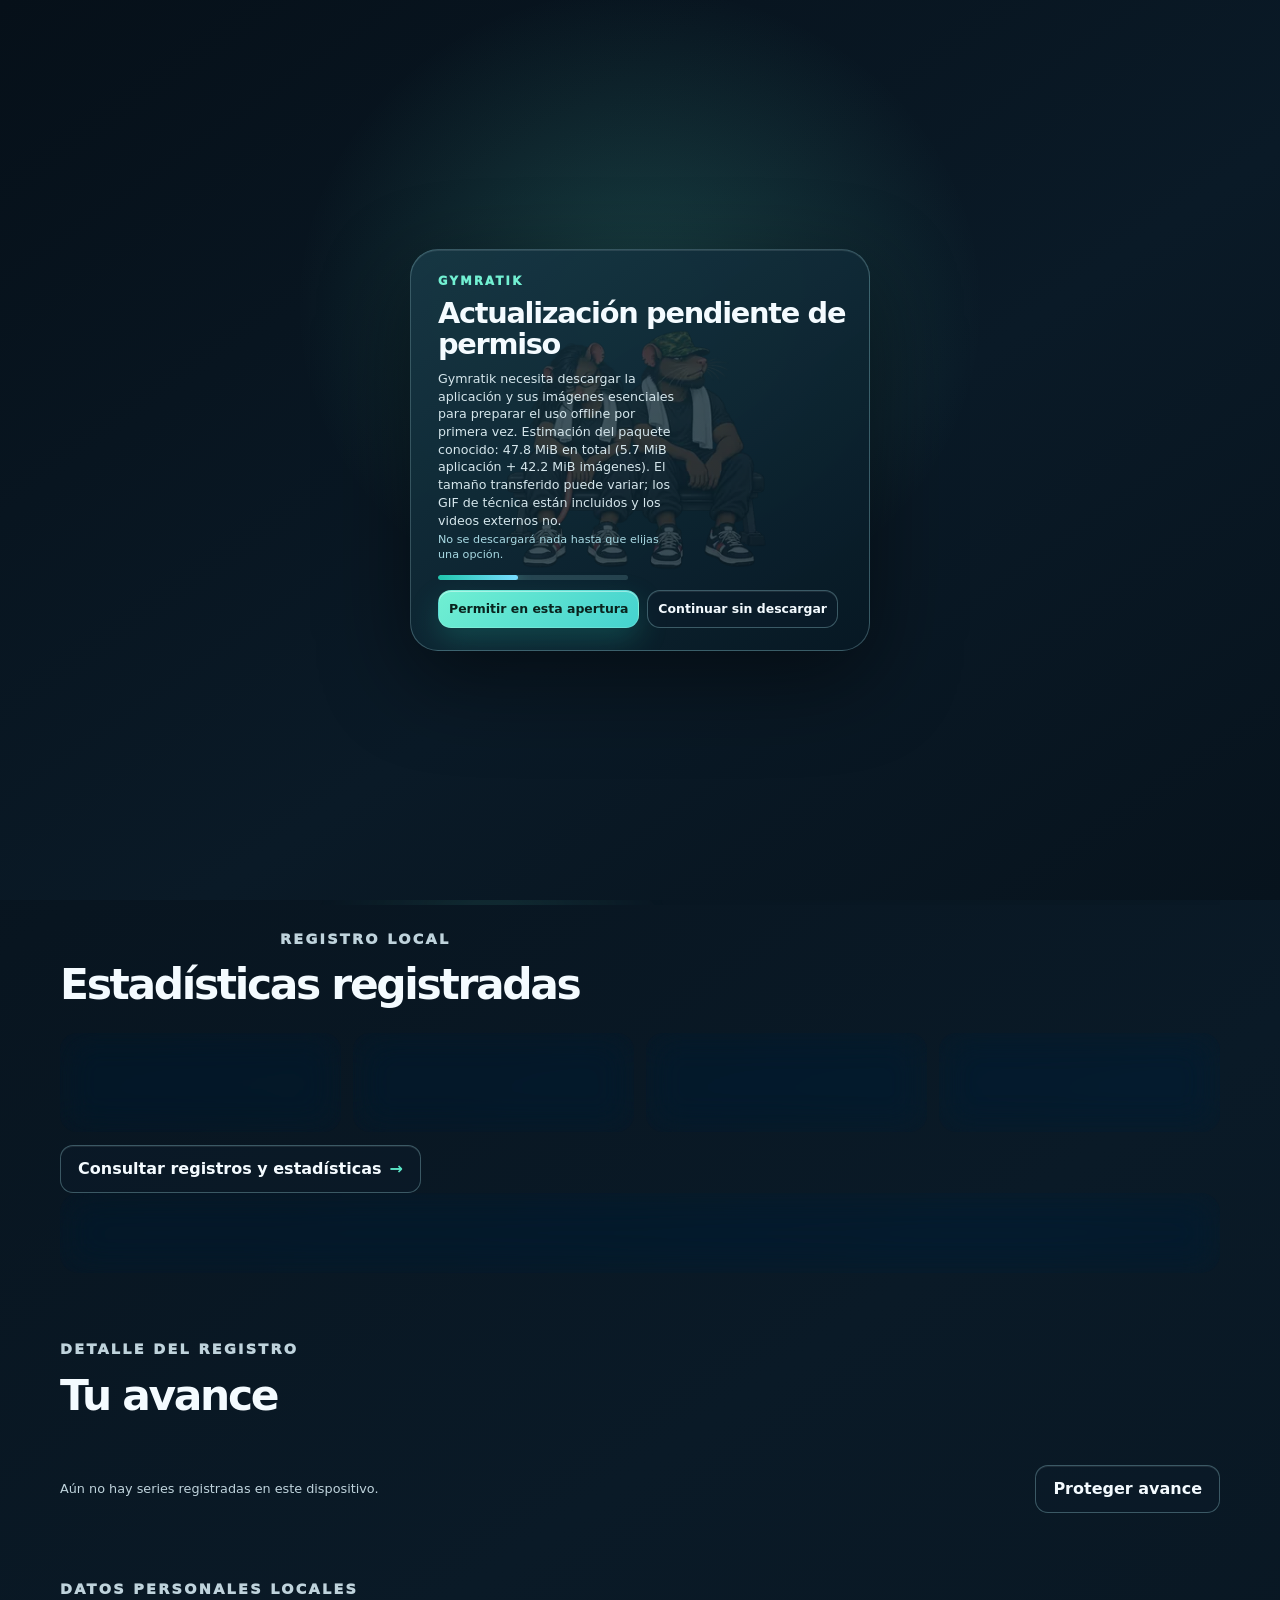
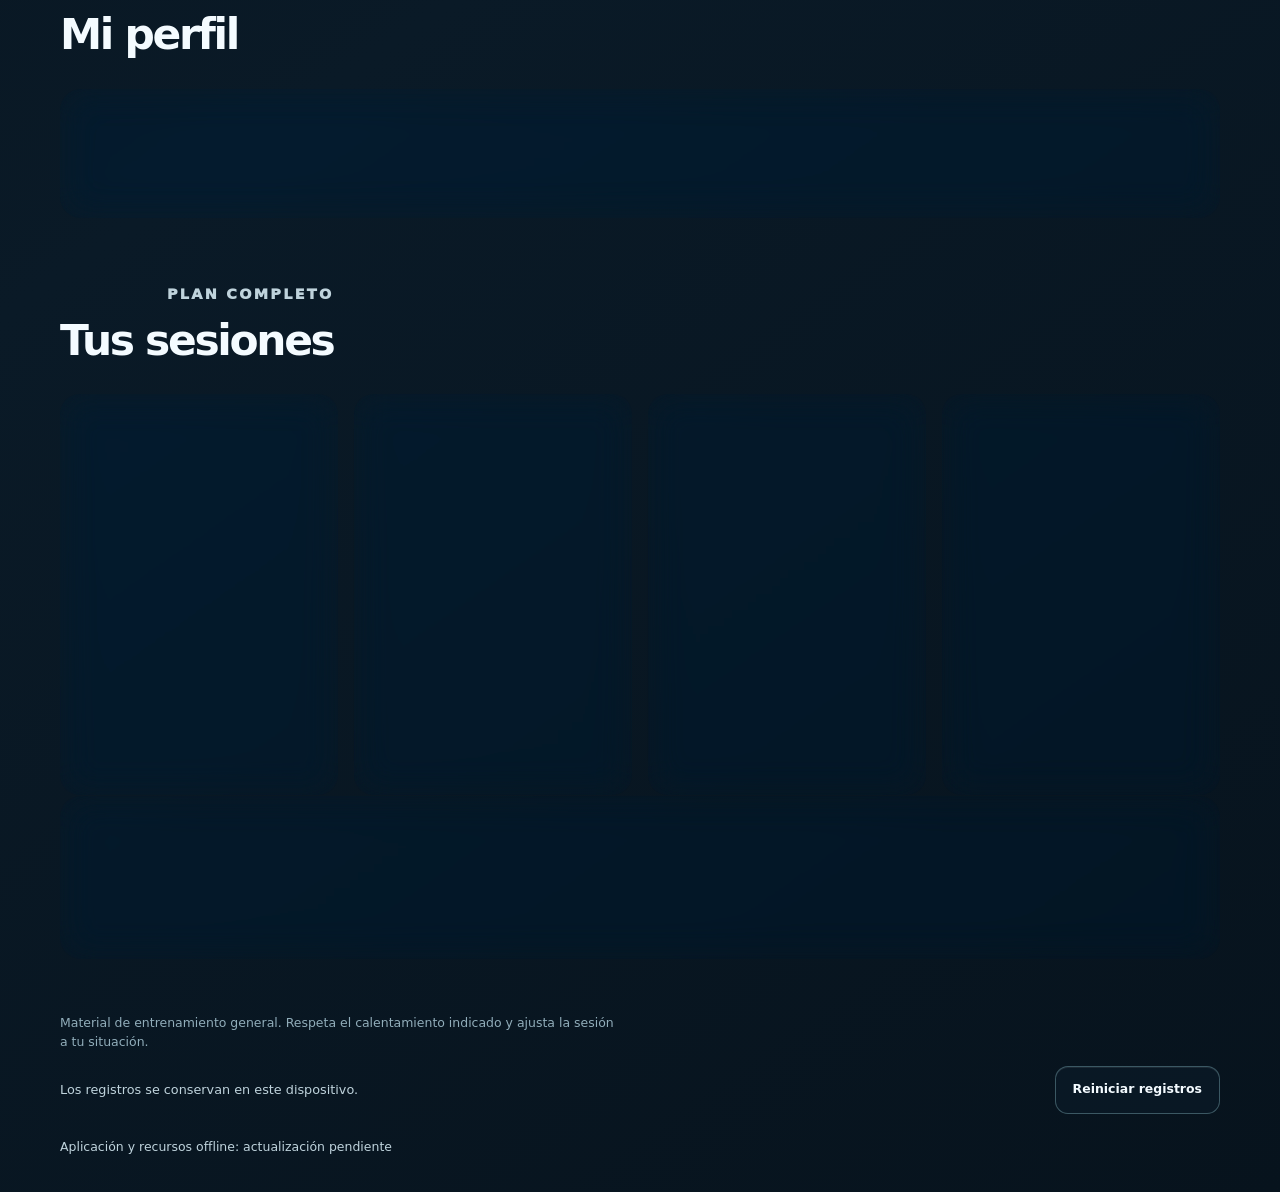
==== commit df11cde4: "fix: standardize mobile routines and load picker" ====
--- a/index.html
+++ b/index.html
@@ -7,7 +7,7 @@
   <meta name="application-name" content="Gymratik">
   <meta name="apple-mobile-web-app-title" content="Gymratik">
   <meta name="description" content="Rutinas visuales para entrenar en el gimnasio con calentamiento, técnica y registro de series.">
-  <meta name="gymratik-resource-estimate" content='{"applicationBytes":"000000005927878","imageBytes":"000000044207892","totalBytes":"000000050135770"}'>
+  <meta name="gymratik-resource-estimate" content='{"applicationBytes":"000000005933014","imageBytes":"000000044208561","totalBytes":"000000050141575"}'>
   <link rel="manifest" href="./manifest.webmanifest">
   <link rel="icon" href="./assets/branding/gymratik-mascots-mark-v2.png" type="image/png">
   <link rel="apple-touch-icon" sizes="192x192" href="./assets/branding/gymratik-pwa-icon-v8-192.png">
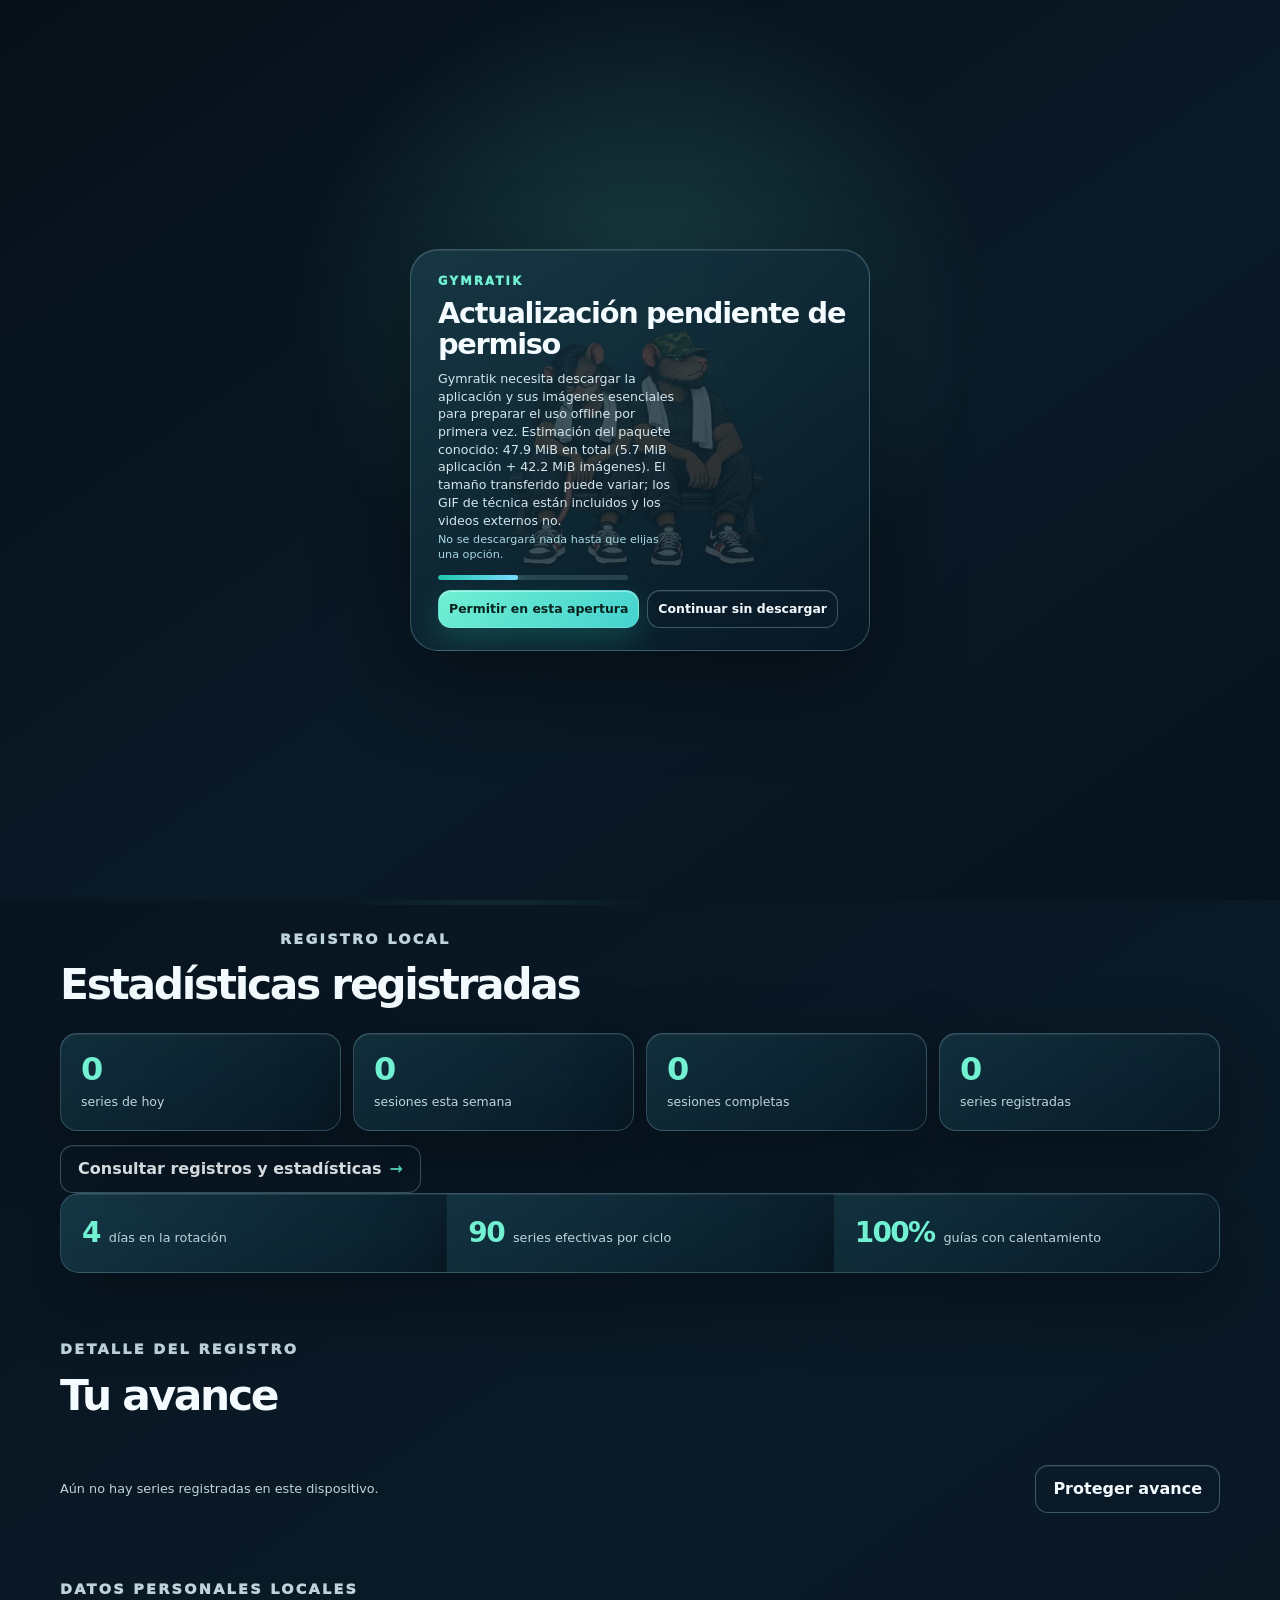
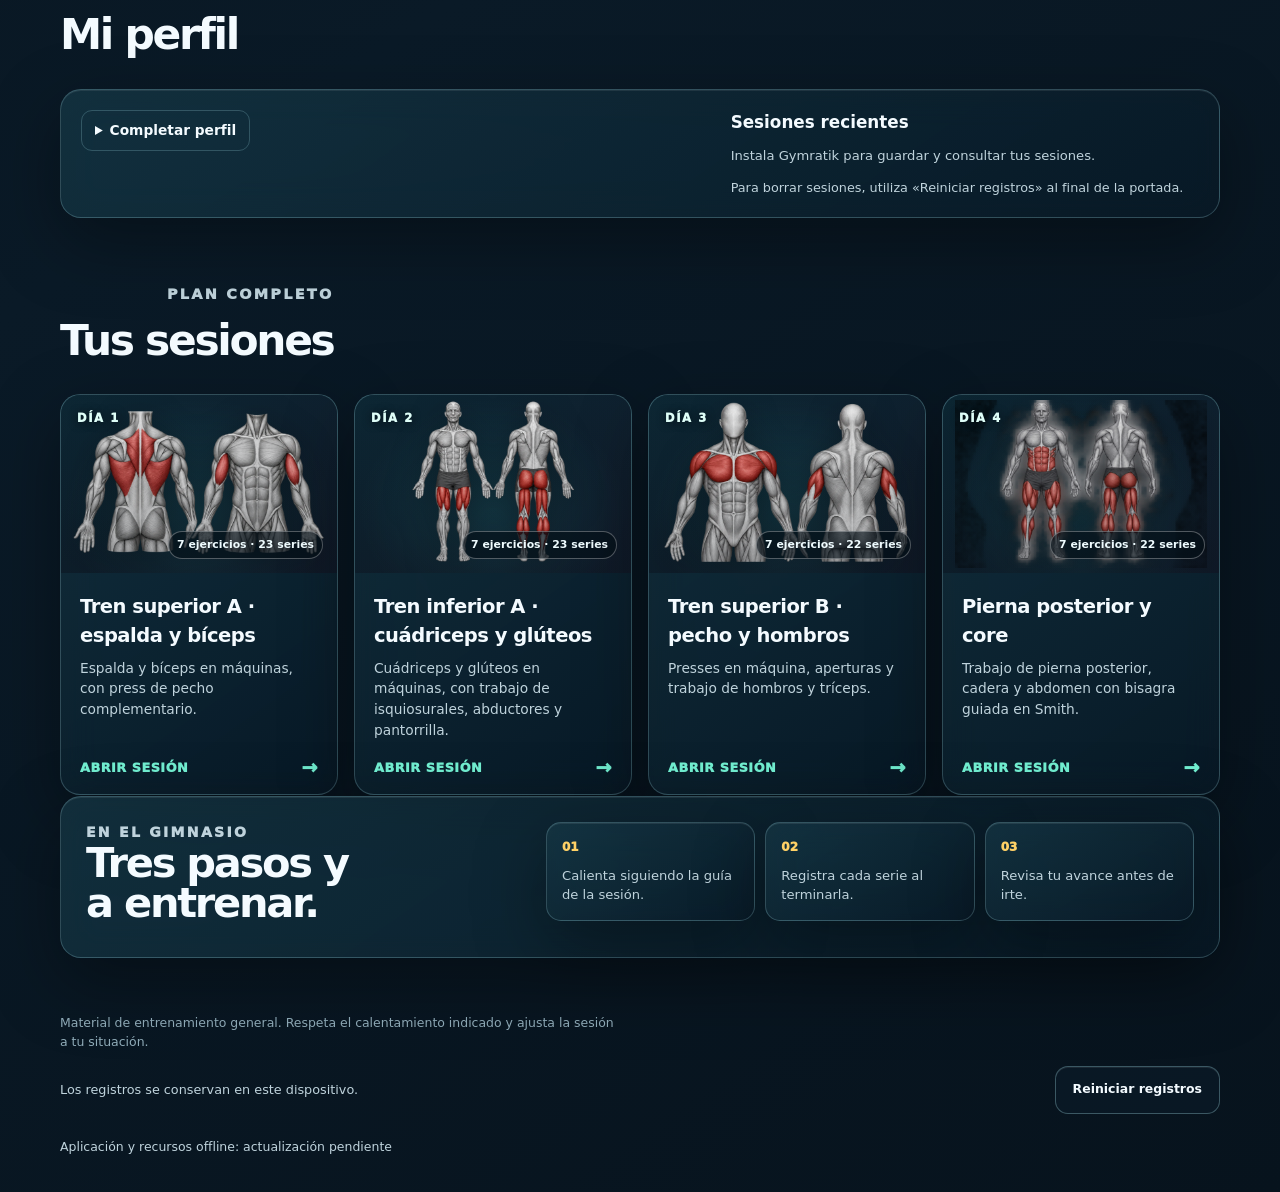
==== commit 0d285057: "Improve proportional plate picker UI" ====
--- a/index.html
+++ b/index.html
@@ -7,7 +7,7 @@
   <meta name="application-name" content="Gymratik">
   <meta name="apple-mobile-web-app-title" content="Gymratik">
   <meta name="description" content="Rutinas visuales para entrenar en el gimnasio con calentamiento, técnica y registro de series.">
-  <meta name="gymratik-resource-estimate" content='{"applicationBytes":"000000005933014","imageBytes":"000000044208561","totalBytes":"000000050141575"}'>
+  <meta name="gymratik-resource-estimate" content='{"applicationBytes":"000000005971374","imageBytes":"000000044208561","totalBytes":"000000050179935"}'>
   <link rel="manifest" href="./manifest.webmanifest">
   <link rel="icon" href="./assets/branding/gymratik-mascots-mark-v2.png" type="image/png">
   <link rel="apple-touch-icon" sizes="192x192" href="./assets/branding/gymratik-pwa-icon-v8-192.png">
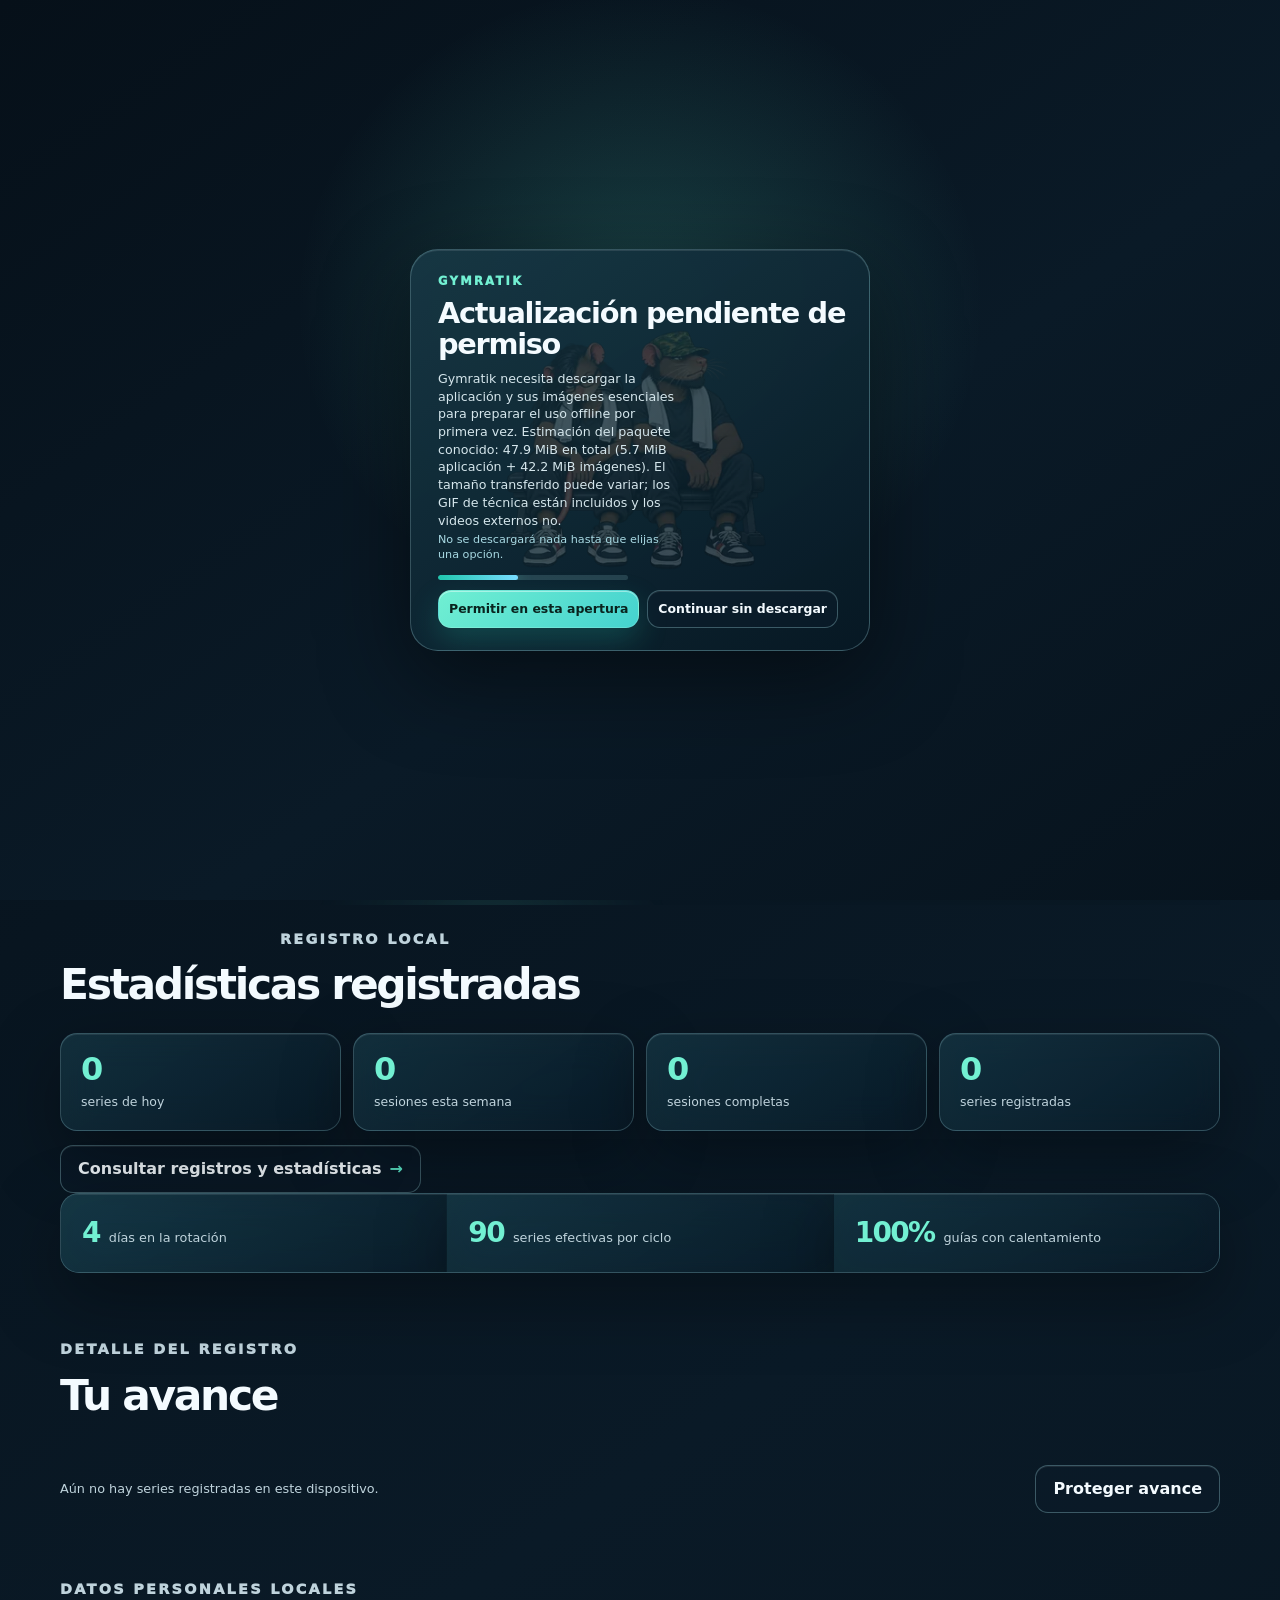
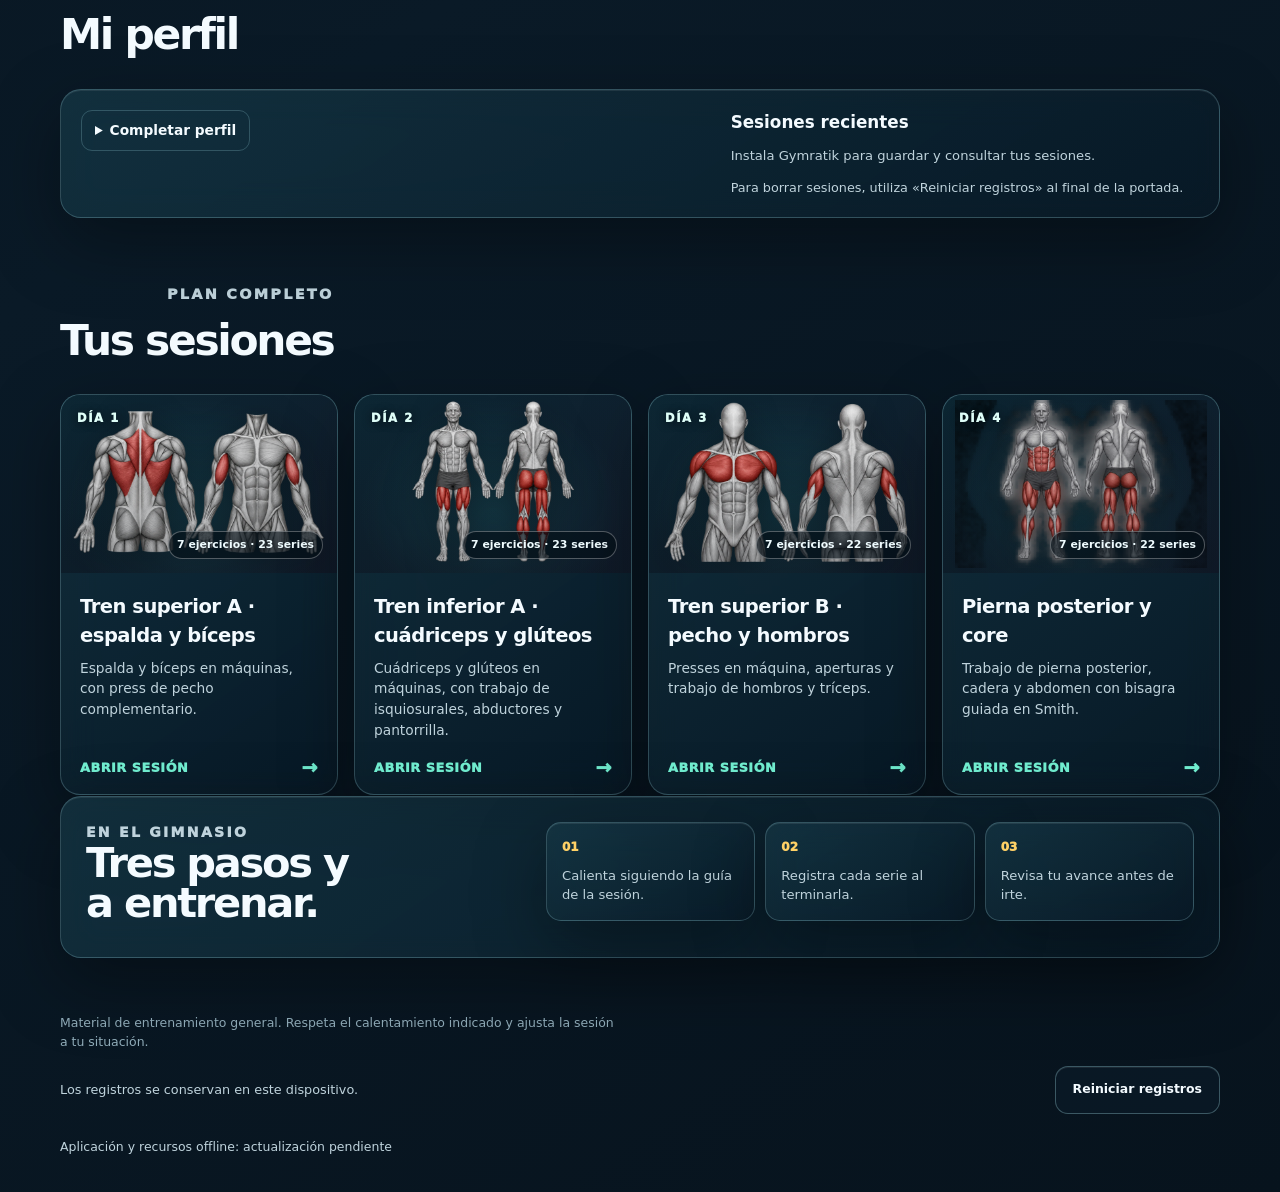
==== commit 2c539e2a: "Fix progress restoration and startup recovery" ====
--- a/index.html
+++ b/index.html
@@ -7,7 +7,7 @@
   <meta name="application-name" content="Gymratik">
   <meta name="apple-mobile-web-app-title" content="Gymratik">
   <meta name="description" content="Rutinas visuales para entrenar en el gimnasio con calentamiento, técnica y registro de series.">
-  <meta name="gymratik-resource-estimate" content='{"applicationBytes":"000000005971374","imageBytes":"000000044208561","totalBytes":"000000050179935"}'>
+  <meta name="gymratik-resource-estimate" content='{"applicationBytes":"000000006013661","imageBytes":"000000044208561","totalBytes":"000000050222222"}'>
   <link rel="manifest" href="./manifest.webmanifest">
   <link rel="icon" href="./assets/branding/gymratik-mascots-mark-v2.png" type="image/png">
   <link rel="apple-touch-icon" sizes="192x192" href="./assets/branding/gymratik-pwa-icon-v8-192.png">
@@ -107,6 +107,15 @@
     .week-training-pill-state { display:grid; place-items:center; width:14px; height:14px; align-self:start; border-radius:50%; color:#071a24; background:#61e8cb; font-size:.57rem; font-weight:1000; line-height:1; }
     .week-training-pill--partial .week-training-pill-state { background:#ffd166; }
     .week-training-pill--active .week-training-pill-state { color:#092334; background:#78dcff; animation:weekTrainingActiveDot 1.35s ease-in-out infinite; }
+    .today-progress-card { display:grid; gap:7px; margin:12px 0 0; padding:12px 14px; border:1px solid rgba(112,220,255,.3); border-radius:14px; background:linear-gradient(120deg,rgba(16,52,69,.74),rgba(9,27,41,.88)); }
+    .today-progress-card[hidden] { display:none; }
+    .today-progress-head { display:flex; flex-wrap:wrap; align-items:baseline; justify-content:space-between; gap:4px 10px; }
+    .today-progress-label { color:#a8c8d5; font-size:.72rem; font-weight:850; letter-spacing:.06em; text-transform:uppercase; }
+    .today-progress-value { color:#75f0d4; font-size:.9rem; font-weight:950; font-variant-numeric:tabular-nums; }
+    .today-progress-detail { margin:0; color:#d3e5eb; font-size:.75rem; line-height:1.35; }
+    .today-progress-track { height:8px; overflow:hidden; border:1px solid rgba(112,220,255,.24); border-radius:999px; background:rgba(3,17,27,.8); }
+    .today-progress-track span { display:block; width:var(--today-progress,0%); height:100%; border-radius:inherit; background:linear-gradient(90deg,#39d6b2,#70dcff); transition:width .35s ease; }
+    @media(prefers-reduced-motion:reduce){.today-progress-track span{transition:none}}
     .week-training-empty { color:#c0d2dc; font-size:.68rem; }
     html[data-page-hidden="true"] .week-training-summary *,html[data-page-hidden="true"] .week-training-summary *::before,html[data-page-hidden="true"] .week-training-summary *::after { animation-play-state:paused!important; }
     @keyframes weekTrainingPillIn { from { opacity:0; transform:translateY(5px) scale(.97); } to { opacity:1; transform:translateY(0) scale(1); } }
@@ -309,6 +318,11 @@
     .update-notice strong { display:block; margin-bottom:3px; color:#72f0d2; font-size:.88rem; }
     .update-notice p { margin:0; color:#d5e6ec; font-size:.78rem; line-height:1.4; }
     .update-notice .button { min-height:34px; margin-top:8px; padding:6px 10px; font-size:.72rem; }
+    .startup-retry-toast { position:fixed; z-index:10060; left:max(12px,env(safe-area-inset-left)); right:max(12px,env(safe-area-inset-right)); bottom:calc(12px + env(safe-area-inset-bottom)); display:grid; grid-template-columns:minmax(0,1fr) auto; align-items:center; gap:12px; width:min(540px,calc(100vw - 24px)); margin-inline:auto; padding:12px 14px; border:1px solid rgba(255,209,102,.72); border-radius:18px; background:rgba(13,31,48,.97); color:#f5fbff; font-size:.86rem; font-weight:750; line-height:1.4; box-shadow:0 12px 36px rgba(0,0,0,.46); opacity:0; transform:translateY(10px); transition:opacity .2s ease,transform .2s ease; }
+    .startup-retry-toast[data-session-bar="true"] { bottom:calc(max(8.5rem,var(--floating-summary-clearance,8.5rem)) + env(safe-area-inset-bottom) + 10px); }
+    .startup-retry-toast.is-visible { opacity:1; transform:translateY(0); }
+    .startup-retry-action { min-height:44px; padding:8px 13px; border:0; border-radius:12px; background:#ffd166; color:#142535; font:inherit; font-weight:900; cursor:pointer; }
+    .startup-retry-action:focus-visible { outline:3px solid #fff; outline-offset:3px; }
     @keyframes updateDetectedGlow { from { box-shadow:0 0 0 1px rgba(92,232,200,.12),0 8px 24px rgba(0,0,0,.18); } to { box-shadow:0 0 0 3px rgba(92,232,200,.2),0 10px 28px rgba(0,0,0,.22),0 0 24px rgba(92,232,200,.2); } }
     @keyframes splashProgress { from { transform:translateX(-4%); } to { transform:translateX(145%); } }
     @keyframes historyLoadingRhythm { 0% { background-position:100% 0; opacity:.62; } 55% { opacity:1; } 100% { background-position:0 0; opacity:.72; } }
@@ -393,7 +407,7 @@
   </div>
   <div class="shell">
     <header class="topbar">
-      <a class="brand" href="./" aria-label="Gymratik v0.7.26, inicio"><span class="brand-mark" aria-hidden="true"><img src="./assets/branding/gymratik-mascots-mark-v2.png" alt=""></span><span class="brand-name">Gymratik <span class="brand-version" aria-label="Versión 0.7.26">v0.7.26</span></span></a>
+      <a class="brand" href="./" aria-label="Gymratik v0.7.27, inicio"><span class="brand-mark" aria-hidden="true"><img src="./assets/branding/gymratik-mascots-mark-v2.png" alt=""></span><span class="brand-name">Gymratik <span class="brand-version" aria-label="Versión 0.7.27">v0.7.27</span></span></a>
       <div class="topbar-meta"><span class="plan-pill">4 días en rotación · 90 series</span><a class="topbar-link" href="#progress">Mi avance</a><a class="topbar-link" href="./records.html">Registros</a><a class="profile-chip" href="#profile"><img id="profileAvatarCompact" src="./assets/branding/gymratik-mascots-mark-v2.png" alt="Pareja de mascotas de entrenamiento de Gymratik"><span>Perfil</span></a></div>
     </header>
     <div id="updateNotice" class="update-notice" role="status" aria-live="polite" hidden><img id="updateNoticeArt" src="./assets/branding/gymratik-cover-seated-v1-poster.webp" data-motion-src="./assets/branding/gymratik-cover-seated-breath-30fps.webp" alt="" width="72" height="64"><div><strong id="updateNoticeTitle"></strong><p id="updateNoticeText"></p><button id="manualUpdateButton" class="button secondary" type="button" hidden>Buscar actualización ahora</button></div></div>
@@ -407,6 +421,11 @@
             <div class="week-training-heading"><span>Esta semana</span><strong id="weekTrainingCount">0 entrenamientos</strong></div>
             <ul id="weekTrainingPills" class="week-training-pills" aria-label="Rutinas registradas esta semana"><li class="week-training-empty">Aún no hay sesiones con series registradas.</li></ul>
           </div>
+          <section id="todayProgressCard" class="today-progress-card" aria-label="Progreso de hoy" hidden>
+            <div class="today-progress-head"><span class="today-progress-label">Progreso de hoy</span><strong id="todayProgressValue" class="today-progress-value"></strong></div>
+            <div id="todayProgressTrack" class="today-progress-track" role="progressbar" aria-label="Series completadas en la sesión activa" aria-valuemin="0" aria-valuemax="0" aria-valuenow="0"><span></span></div>
+            <p id="todayProgressDetail" class="today-progress-detail"></p>
+          </section>
           <p class="hero-copy">Calienta, entrena con técnica y registra cada serie.</p>
           <p id="motivationMessage" class="hero-motivation" role="status" aria-live="polite">Cuida la técnica y registra cada serie: el progreso se construye paso a paso.</p>
           <div id="routineReminder" class="routine-reminder" role="status" hidden><span id="routineReminderText"></span><button id="dismissRoutineReminder" class="button secondary" type="button">Hoy no</button></div>
@@ -584,6 +603,10 @@
     const nextSessionReason = document.querySelector('#nextSessionReason');
     const weekTrainingCount = document.querySelector('#weekTrainingCount');
     const weekTrainingPills = document.querySelector('#weekTrainingPills');
+    const todayProgressCard = document.querySelector('#todayProgressCard');
+    const todayProgressValue = document.querySelector('#todayProgressValue');
+    const todayProgressTrack = document.querySelector('#todayProgressTrack');
+    const todayProgressDetail = document.querySelector('#todayProgressDetail');
     const motivationMessage = document.querySelector('#motivationMessage');
     const progressRecordedSeries = document.querySelector('#progressRecordedSeries');
     const progressTodaySeries = document.querySelector('#progressTodaySeries');
@@ -1072,6 +1095,38 @@
       return sessions;
     }
 
+    function renderTodayProgress(dashboard, now = new Date()) {
+      if (!todayProgressCard || !todayProgressValue || !todayProgressTrack || !todayProgressDetail) return;
+      const isToday = timestamp => {
+        const date = new Date(Number(timestamp));
+        return Number.isFinite(date.getTime()) && date.getFullYear() === now.getFullYear()
+          && date.getMonth() === now.getMonth() && date.getDate() === now.getDate();
+      };
+      const active = recentSessions
+        .filter(session => session.status === 'active' && isToday(session.startedAt))
+        .sort((a, b) => Number(b.startedAt || 0) - Number(a.startedAt || 0))[0];
+      todayProgressCard.hidden = false;
+      if (active) {
+        const completed = boundedNumber(active.completedSeries, 0);
+        const total = boundedNumber(active.totalSeries, 0);
+        const percent = total > 0 ? Math.round(Math.min(completed, total) / total * 100) : 0;
+        const routine = routineCatalog.find(item => item.routineId === active.routineId);
+        todayProgressValue.textContent = total > 0 ? `${completed}/${total} series` : `${completed} series`;
+        todayProgressTrack.hidden = total <= 0;
+        todayProgressTrack.setAttribute('aria-valuemax', String(total));
+        todayProgressTrack.setAttribute('aria-valuenow', String(Math.min(completed, total)));
+        todayProgressTrack.querySelector('span')?.style.setProperty('--today-progress', `${percent}%`);
+        todayProgressTrack.querySelector('span')?.style.setProperty('width', `${percent}%`);
+        todayProgressDetail.textContent = `${routine?.day || 'Entrenamiento'} · Sesión activa; el avance se guarda automáticamente.`;
+        return;
+      }
+      const doneToday = boundedNumber(dashboard?.todaySeries, 0);
+      if (doneToday <= 0) { todayProgressCard.hidden = true; return; }
+      todayProgressValue.textContent = `${doneToday} ${doneToday === 1 ? 'serie registrada' : 'series registradas'}`;
+      todayProgressTrack.hidden = true;
+      todayProgressDetail.textContent = 'Tu progreso de hoy está guardado en este dispositivo.';
+    }
+
     function recommendedRoutineForWeek(history, now = new Date(), routinesProgress = []) {
       const sessions = currentWeekTrainingSessions(history, now, routinesProgress);
       const routines = routineCatalog;
@@ -1216,6 +1271,7 @@
       const temporal = dashboard.temporal;
       const activityDays = dashboard.activityDays || (dashboard.lastActivity ? 1 : 0);
       renderNextSession(dashboard, recentSessions);
+      renderTodayProgress(dashboard);
       const motivation = motivationFor(dashboard);
       updateHomeMotivation(activeProfile?.displayName ? `${activeProfile.displayName}, ${motivation.charAt(0).toLowerCase()}${motivation.slice(1)}` : motivation);
       progressRecordedSeries.textContent = String(dashboard.recordedSeries);
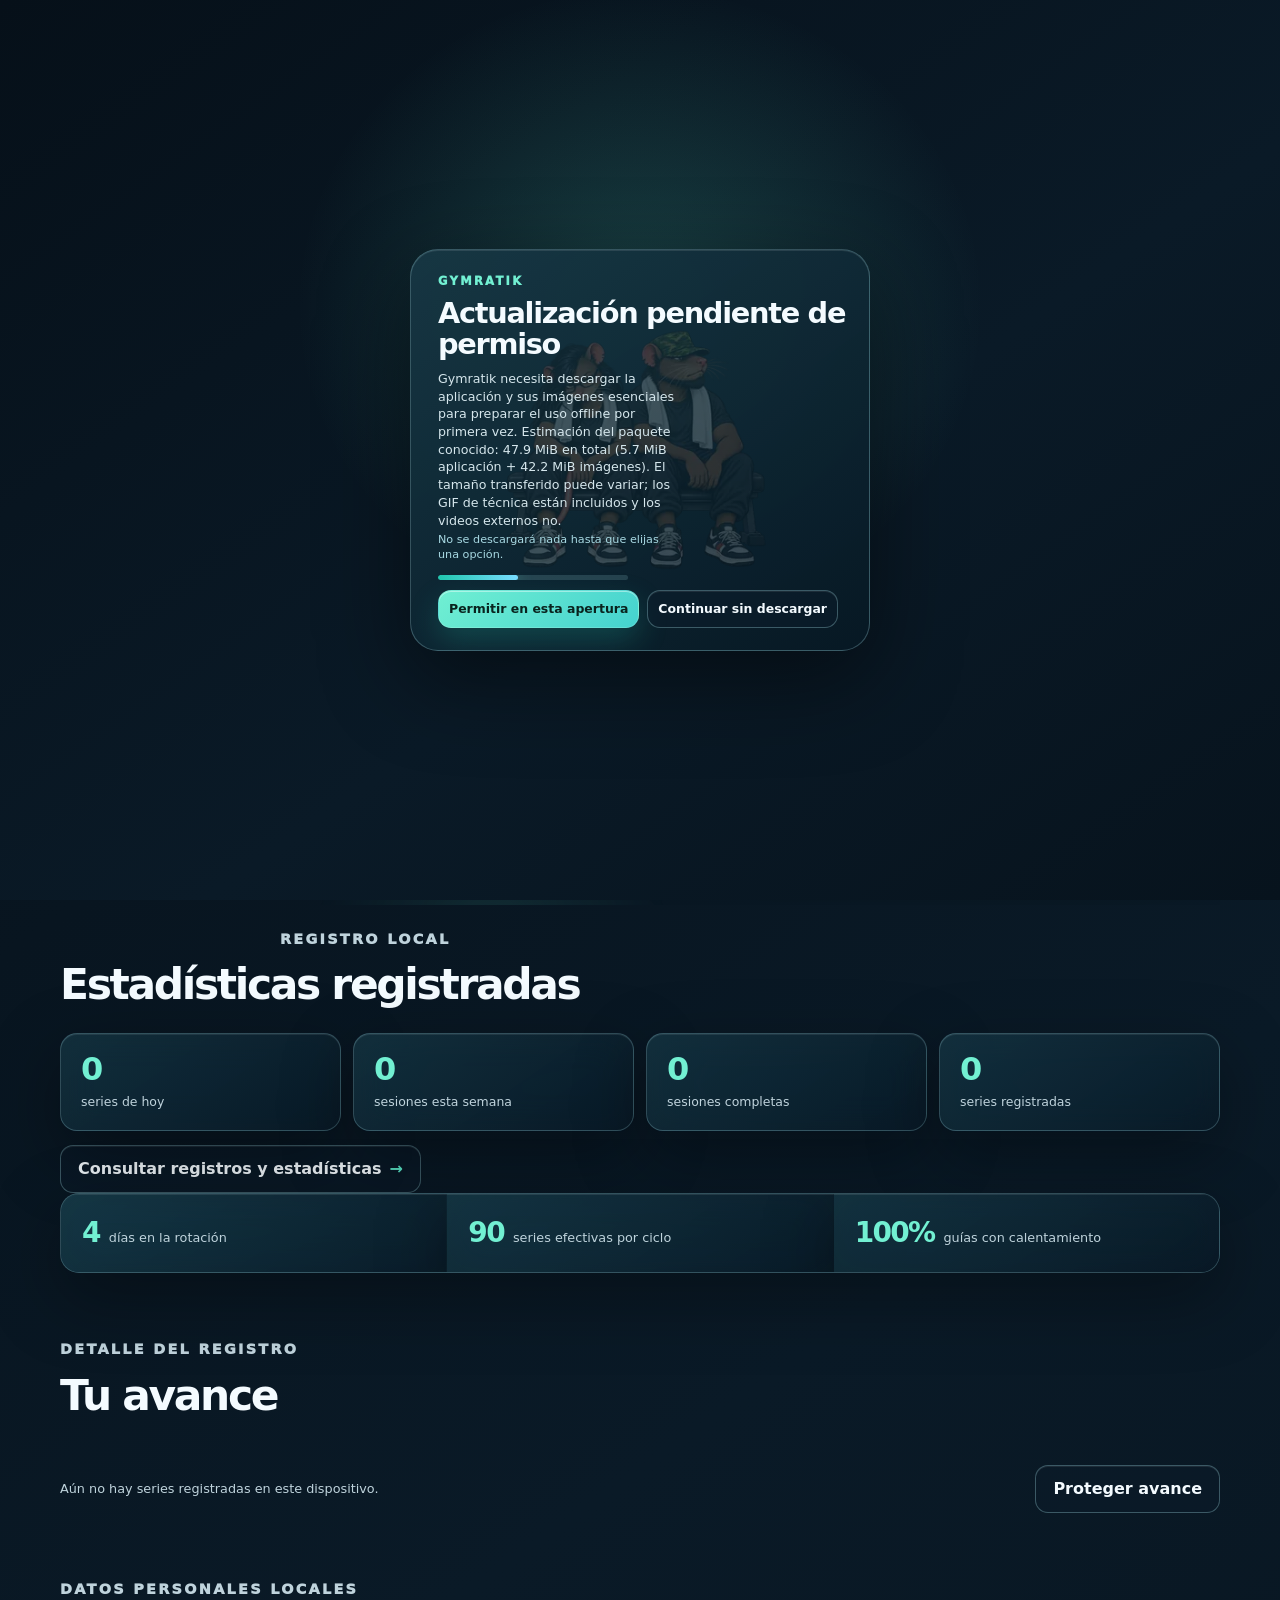
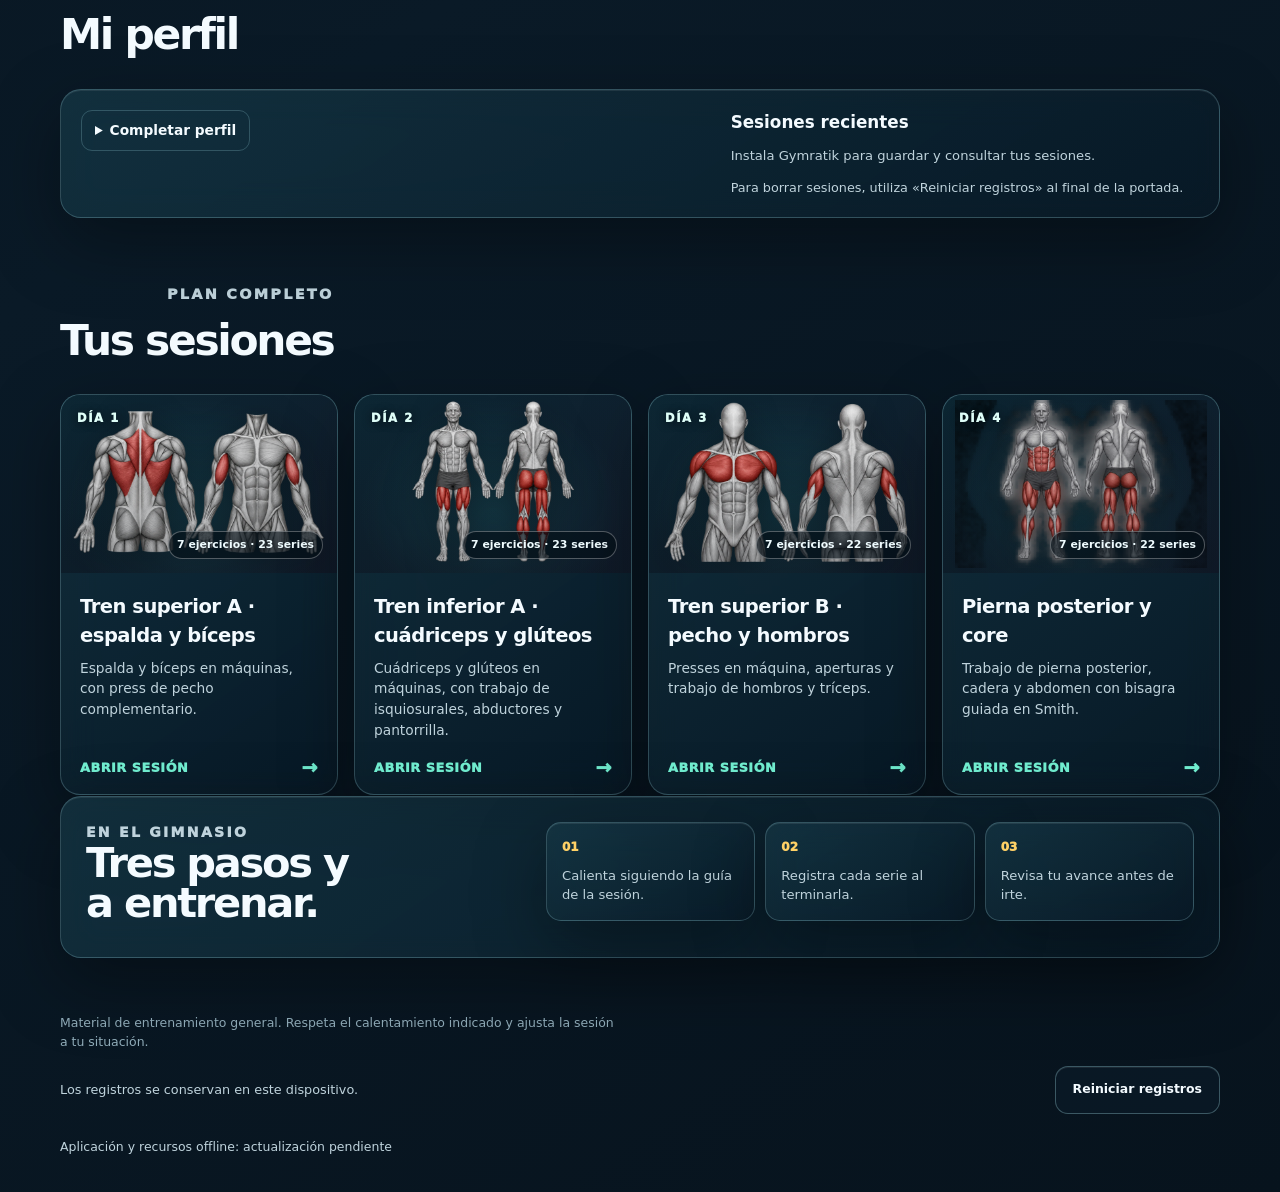
==== commit 87468f40: "Add safe PWA update rollback and health checks" ====
--- a/index.html
+++ b/index.html
@@ -7,13 +7,13 @@
   <meta name="application-name" content="Gymratik">
   <meta name="apple-mobile-web-app-title" content="Gymratik">
   <meta name="description" content="Rutinas visuales para entrenar en el gimnasio con calentamiento, técnica y registro de series.">
-  <meta name="gymratik-resource-estimate" content='{"applicationBytes":"000000006013661","imageBytes":"000000044208561","totalBytes":"000000050222222"}'>
+  <meta name="gymratik-resource-estimate" content='{"applicationBytes":"000000006021890","imageBytes":"000000044208561","totalBytes":"000000050230451"}'>
   <link rel="manifest" href="./manifest.webmanifest">
   <link rel="icon" href="./assets/branding/gymratik-mascots-mark-v2.png" type="image/png">
   <link rel="apple-touch-icon" sizes="192x192" href="./assets/branding/gymratik-pwa-icon-v8-192.png">
   <script src="./install-gate.js"></script>
   <script src="./progress-store.js"></script>
-  <script src="./page-update-client.js" defer></script>
+  <script src="./page-update-client.js"></script>
   <script>document.documentElement.classList.add('gymratik-loading');</script>
   <title>Gymratik: Rutinas y progreso</title>
   <style data-home-redesign="v2">
@@ -407,7 +407,7 @@
   </div>
   <div class="shell">
     <header class="topbar">
-      <a class="brand" href="./" aria-label="Gymratik v0.7.27, inicio"><span class="brand-mark" aria-hidden="true"><img src="./assets/branding/gymratik-mascots-mark-v2.png" alt=""></span><span class="brand-name">Gymratik <span class="brand-version" aria-label="Versión 0.7.27">v0.7.27</span></span></a>
+      <a class="brand" href="./" aria-label="Gymratik v0.7.28, inicio"><span class="brand-mark" aria-hidden="true"><img src="./assets/branding/gymratik-mascots-mark-v2.png" alt=""></span><span class="brand-name">Gymratik <span class="brand-version" aria-label="Versión 0.7.28">v0.7.28</span></span></a>
       <div class="topbar-meta"><span class="plan-pill">4 días en rotación · 90 series</span><a class="topbar-link" href="#progress">Mi avance</a><a class="topbar-link" href="./records.html">Registros</a><a class="profile-chip" href="#profile"><img id="profileAvatarCompact" src="./assets/branding/gymratik-mascots-mark-v2.png" alt="Pareja de mascotas de entrenamiento de Gymratik"><span>Perfil</span></a></div>
     </header>
     <div id="updateNotice" class="update-notice" role="status" aria-live="polite" hidden><img id="updateNoticeArt" src="./assets/branding/gymratik-cover-seated-v1-poster.webp" data-motion-src="./assets/branding/gymratik-cover-seated-breath-30fps.webp" alt="" width="72" height="64"><div><strong id="updateNoticeTitle"></strong><p id="updateNoticeText"></p><button id="manualUpdateButton" class="button secondary" type="button" hidden>Buscar actualización ahora</button></div></div>
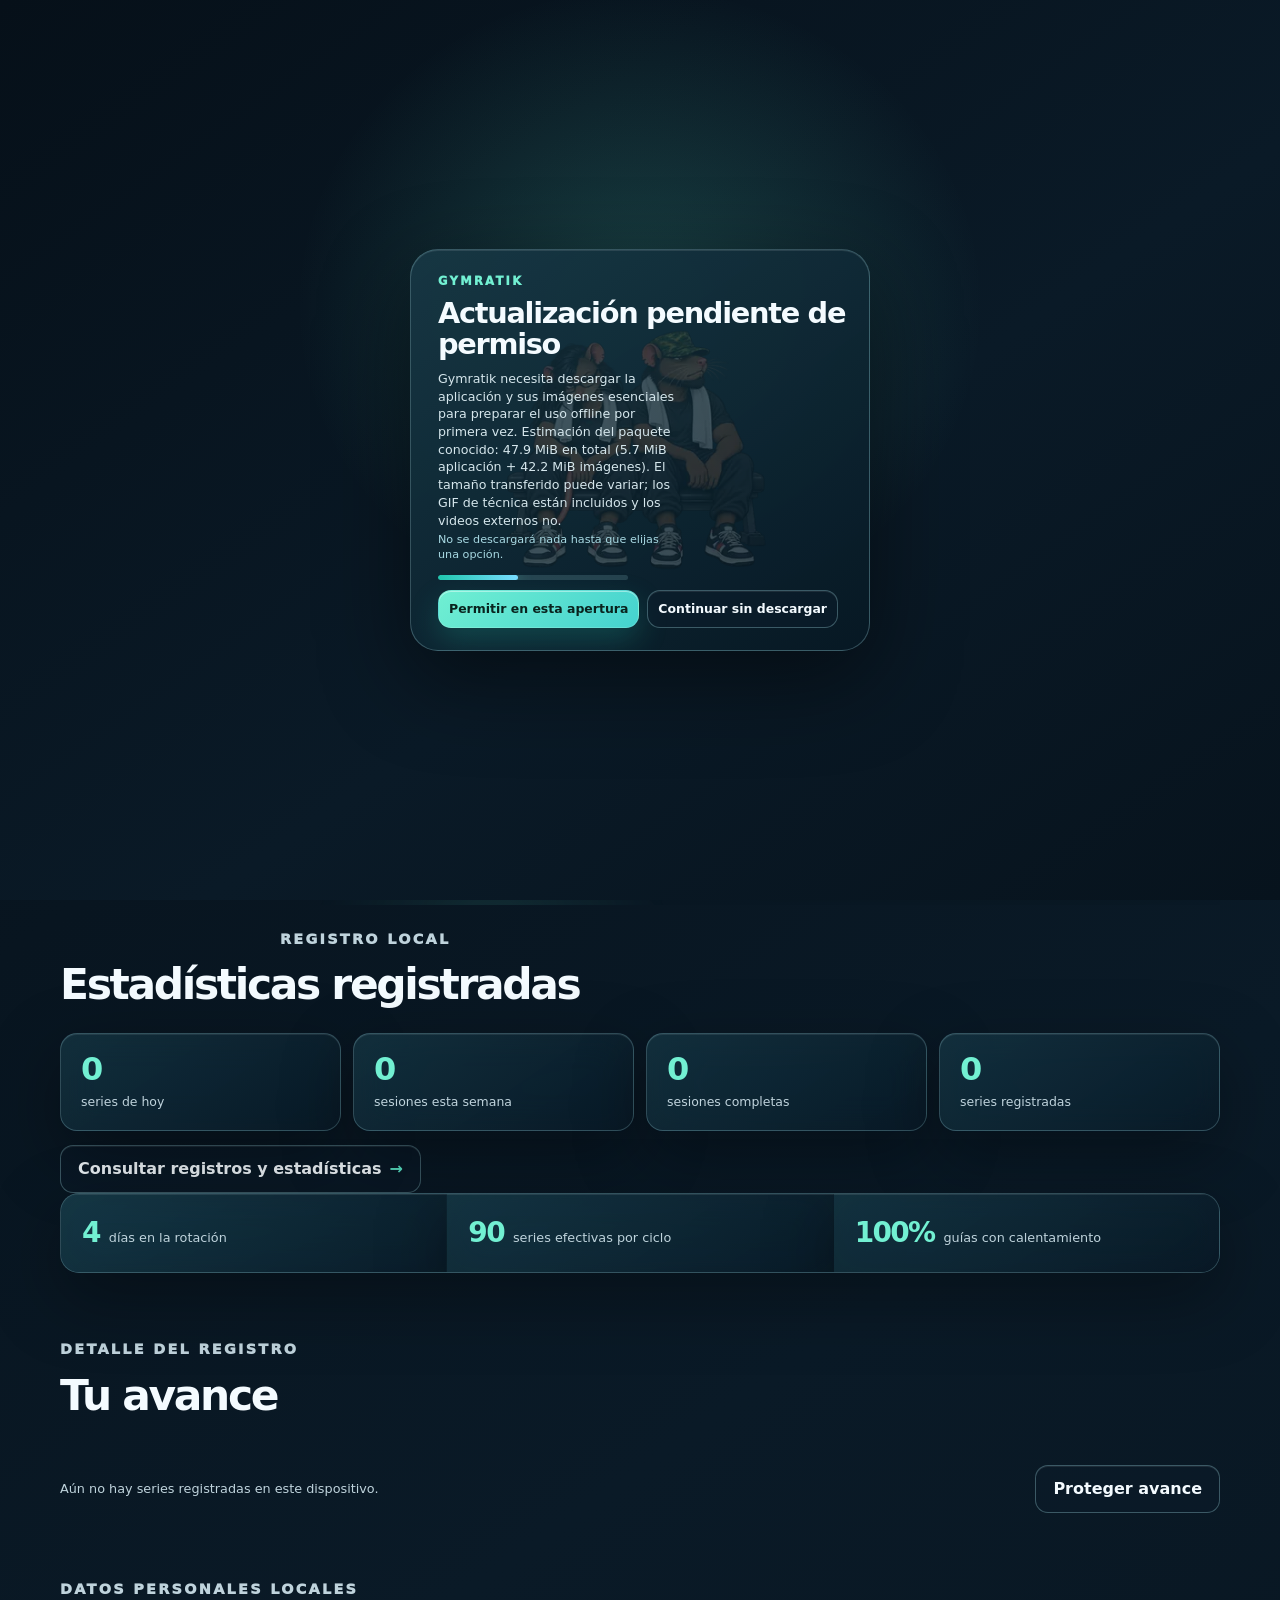
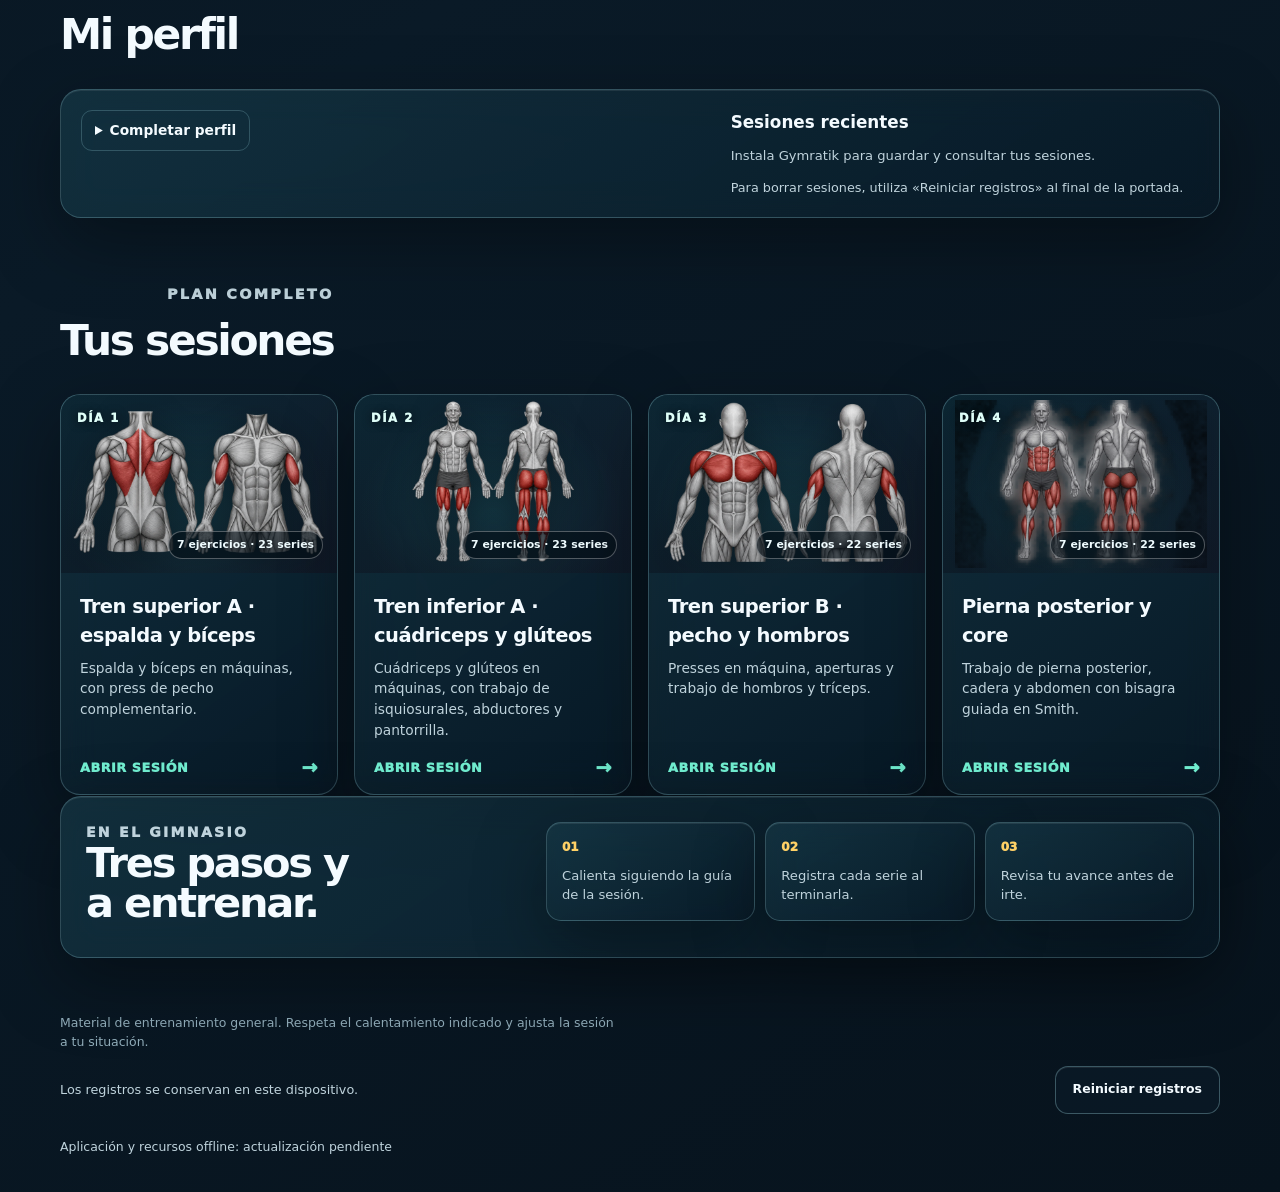
==== commit 240be4ff: "Fix exercise section layout consistency" ====
--- a/index.html
+++ b/index.html
@@ -407,7 +407,7 @@
   </div>
   <div class="shell">
     <header class="topbar">
-      <a class="brand" href="./" aria-label="Gymratik v0.7.28, inicio"><span class="brand-mark" aria-hidden="true"><img src="./assets/branding/gymratik-mascots-mark-v2.png" alt=""></span><span class="brand-name">Gymratik <span class="brand-version" aria-label="Versión 0.7.28">v0.7.28</span></span></a>
+      <a class="brand" href="./" aria-label="Gymratik v0.7.29, inicio"><span class="brand-mark" aria-hidden="true"><img src="./assets/branding/gymratik-mascots-mark-v2.png" alt=""></span><span class="brand-name">Gymratik <span class="brand-version" aria-label="Versión 0.7.29">v0.7.29</span></span></a>
       <div class="topbar-meta"><span class="plan-pill">4 días en rotación · 90 series</span><a class="topbar-link" href="#progress">Mi avance</a><a class="topbar-link" href="./records.html">Registros</a><a class="profile-chip" href="#profile"><img id="profileAvatarCompact" src="./assets/branding/gymratik-mascots-mark-v2.png" alt="Pareja de mascotas de entrenamiento de Gymratik"><span>Perfil</span></a></div>
     </header>
     <div id="updateNotice" class="update-notice" role="status" aria-live="polite" hidden><img id="updateNoticeArt" src="./assets/branding/gymratik-cover-seated-v1-poster.webp" data-motion-src="./assets/branding/gymratik-cover-seated-breath-30fps.webp" alt="" width="72" height="64"><div><strong id="updateNoticeTitle"></strong><p id="updateNoticeText"></p><button id="manualUpdateButton" class="button secondary" type="button" hidden>Buscar actualización ahora</button></div></div>
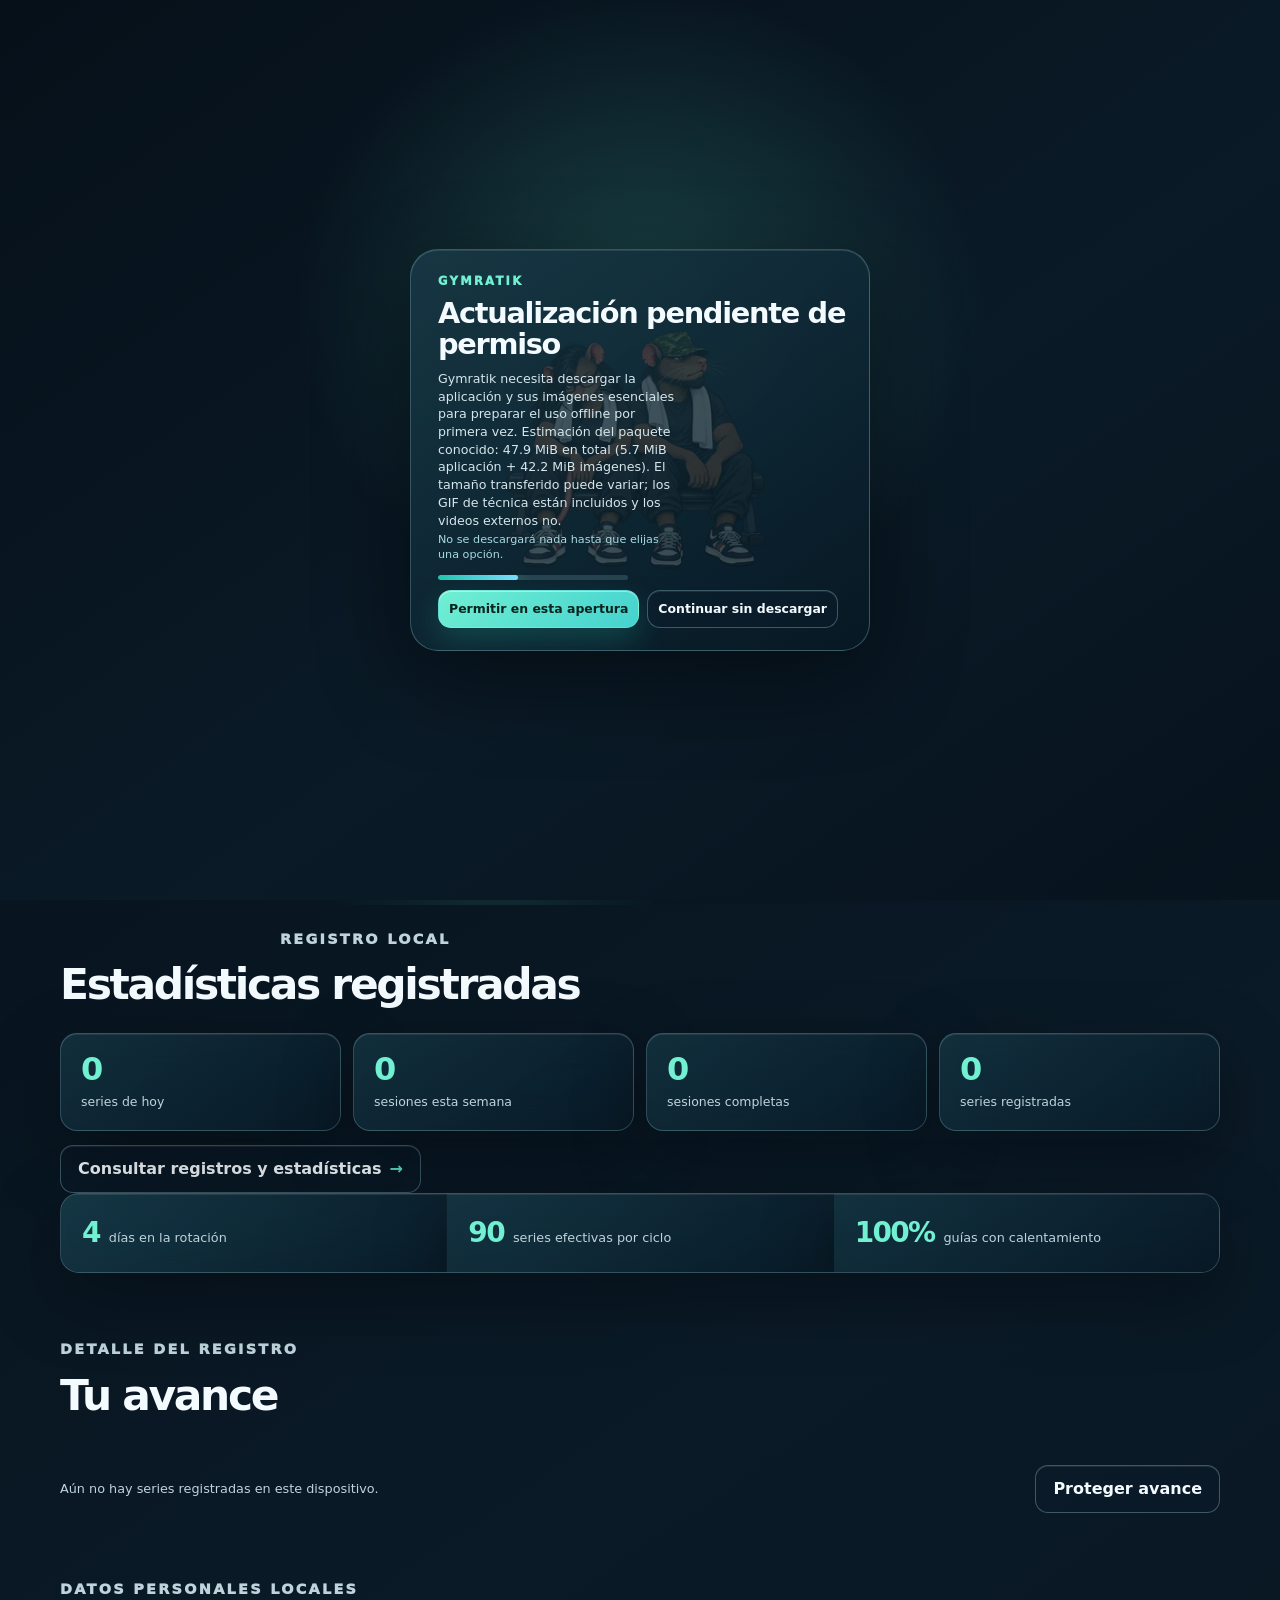
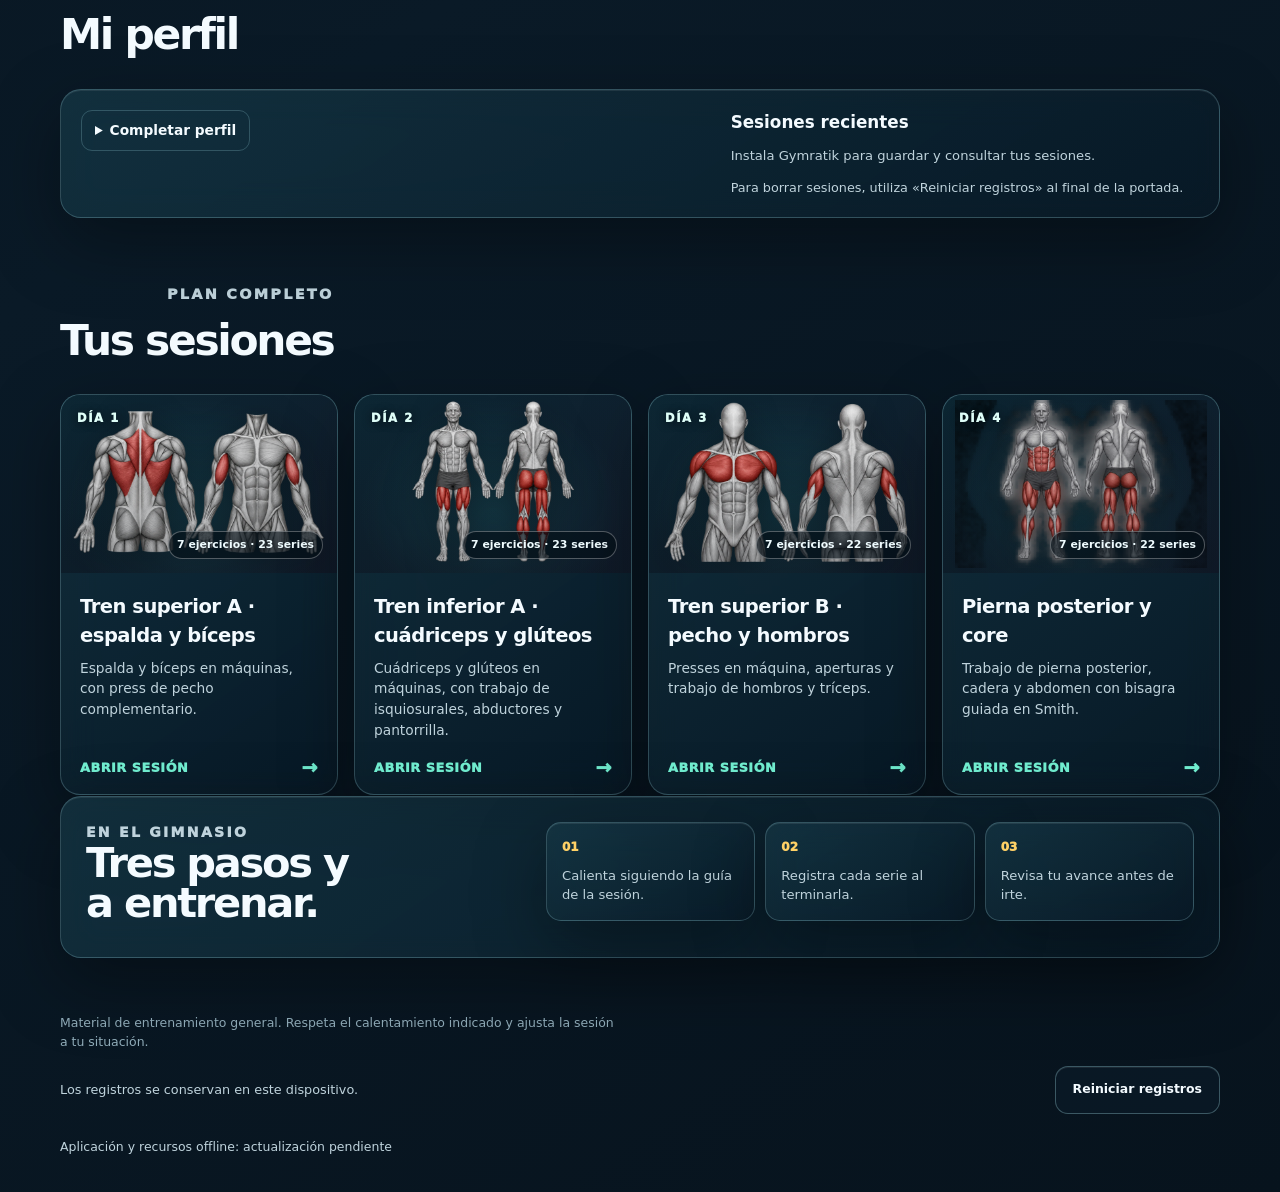
==== commit 5f7bca89: "Remove duplicate set pills and align routine cards" ====
--- a/index.html
+++ b/index.html
@@ -7,7 +7,7 @@
   <meta name="application-name" content="Gymratik">
   <meta name="apple-mobile-web-app-title" content="Gymratik">
   <meta name="description" content="Rutinas visuales para entrenar en el gimnasio con calentamiento, técnica y registro de series.">
-  <meta name="gymratik-resource-estimate" content='{"applicationBytes":"000000006021890","imageBytes":"000000044208561","totalBytes":"000000050230451"}'>
+  <meta name="gymratik-resource-estimate" content='{"applicationBytes":"000000006006838","imageBytes":"000000044208561","totalBytes":"000000050215399"}'>
   <link rel="manifest" href="./manifest.webmanifest">
   <link rel="icon" href="./assets/branding/gymratik-mascots-mark-v2.png" type="image/png">
   <link rel="apple-touch-icon" sizes="192x192" href="./assets/branding/gymratik-pwa-icon-v8-192.png">
@@ -407,7 +407,7 @@
   </div>
   <div class="shell">
     <header class="topbar">
-      <a class="brand" href="./" aria-label="Gymratik v0.7.29, inicio"><span class="brand-mark" aria-hidden="true"><img src="./assets/branding/gymratik-mascots-mark-v2.png" alt=""></span><span class="brand-name">Gymratik <span class="brand-version" aria-label="Versión 0.7.29">v0.7.29</span></span></a>
+      <a class="brand" href="./" aria-label="Gymratik v0.7.30, inicio"><span class="brand-mark" aria-hidden="true"><img src="./assets/branding/gymratik-mascots-mark-v2.png" alt=""></span><span class="brand-name">Gymratik <span class="brand-version" aria-label="Versión 0.7.30">v0.7.30</span></span></a>
       <div class="topbar-meta"><span class="plan-pill">4 días en rotación · 90 series</span><a class="topbar-link" href="#progress">Mi avance</a><a class="topbar-link" href="./records.html">Registros</a><a class="profile-chip" href="#profile"><img id="profileAvatarCompact" src="./assets/branding/gymratik-mascots-mark-v2.png" alt="Pareja de mascotas de entrenamiento de Gymratik"><span>Perfil</span></a></div>
     </header>
     <div id="updateNotice" class="update-notice" role="status" aria-live="polite" hidden><img id="updateNoticeArt" src="./assets/branding/gymratik-cover-seated-v1-poster.webp" data-motion-src="./assets/branding/gymratik-cover-seated-breath-30fps.webp" alt="" width="72" height="64"><div><strong id="updateNoticeTitle"></strong><p id="updateNoticeText"></p><button id="manualUpdateButton" class="button secondary" type="button" hidden>Buscar actualización ahora</button></div></div>
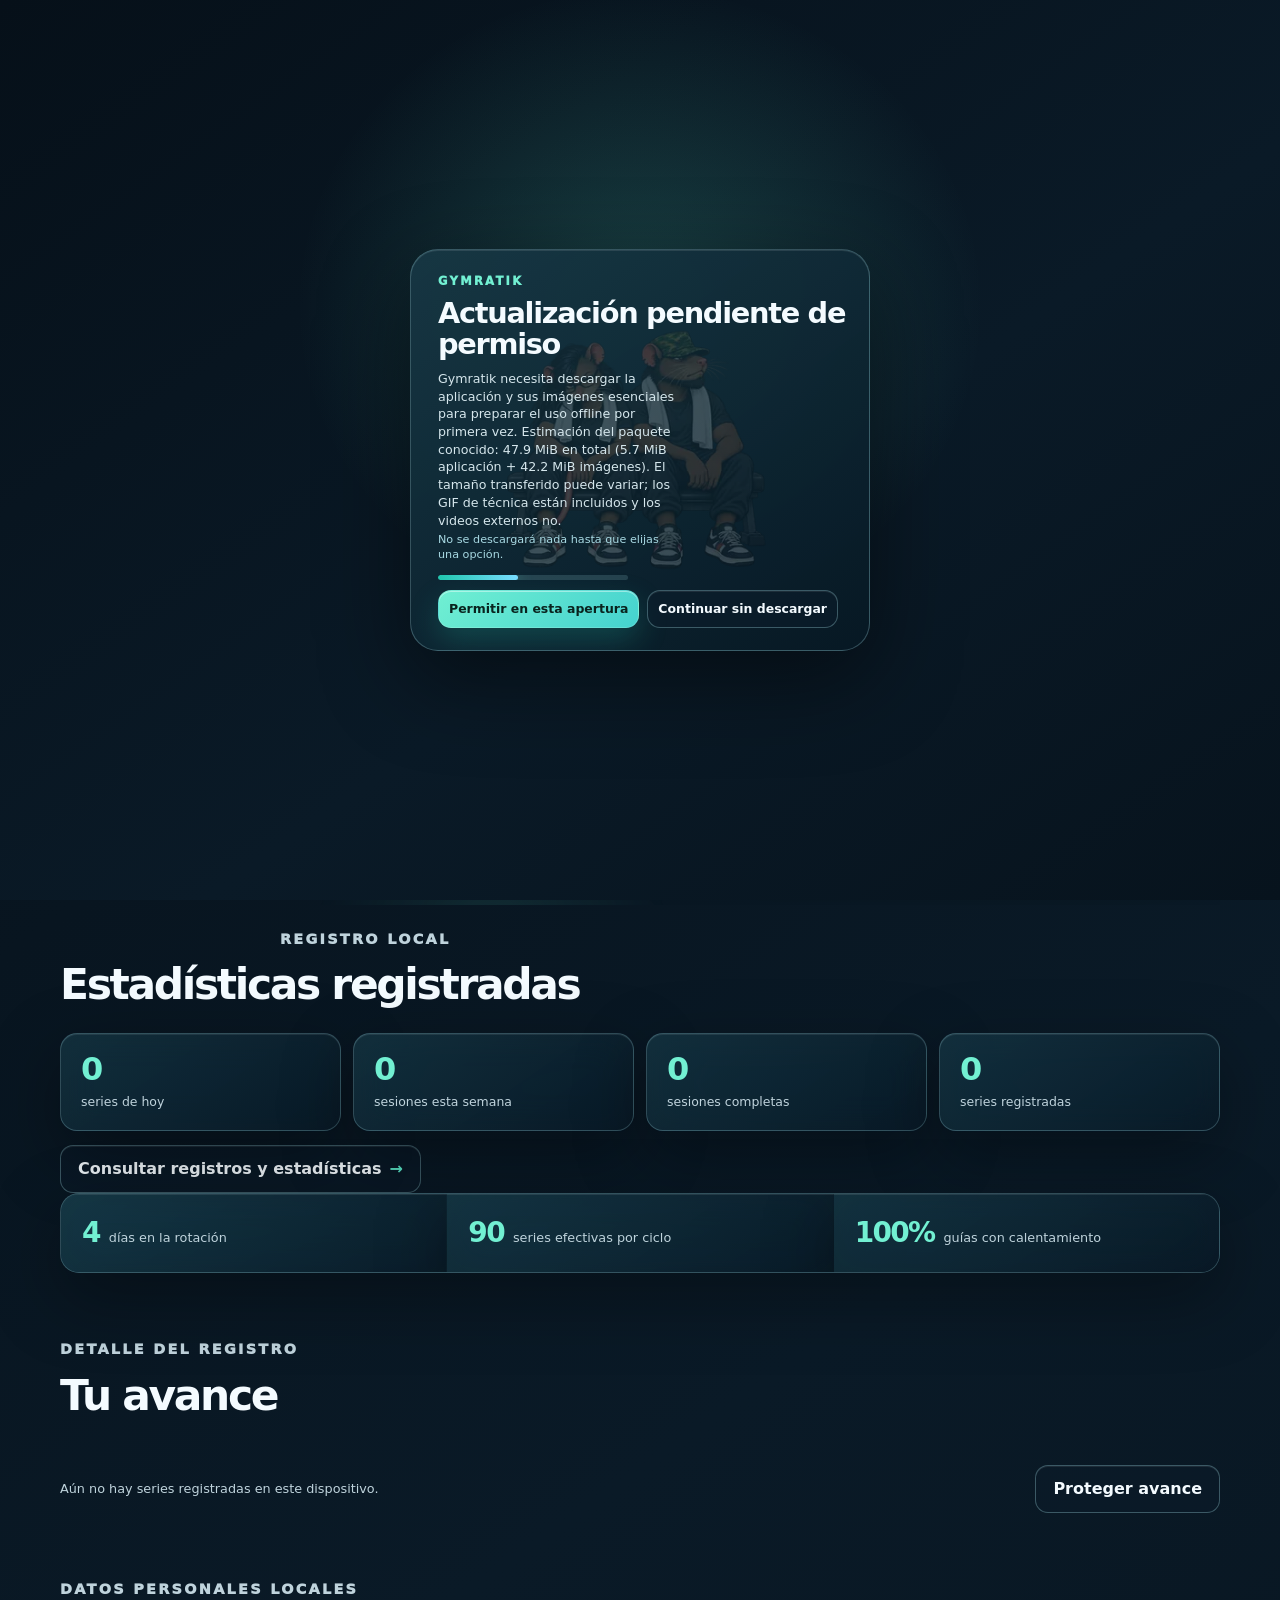
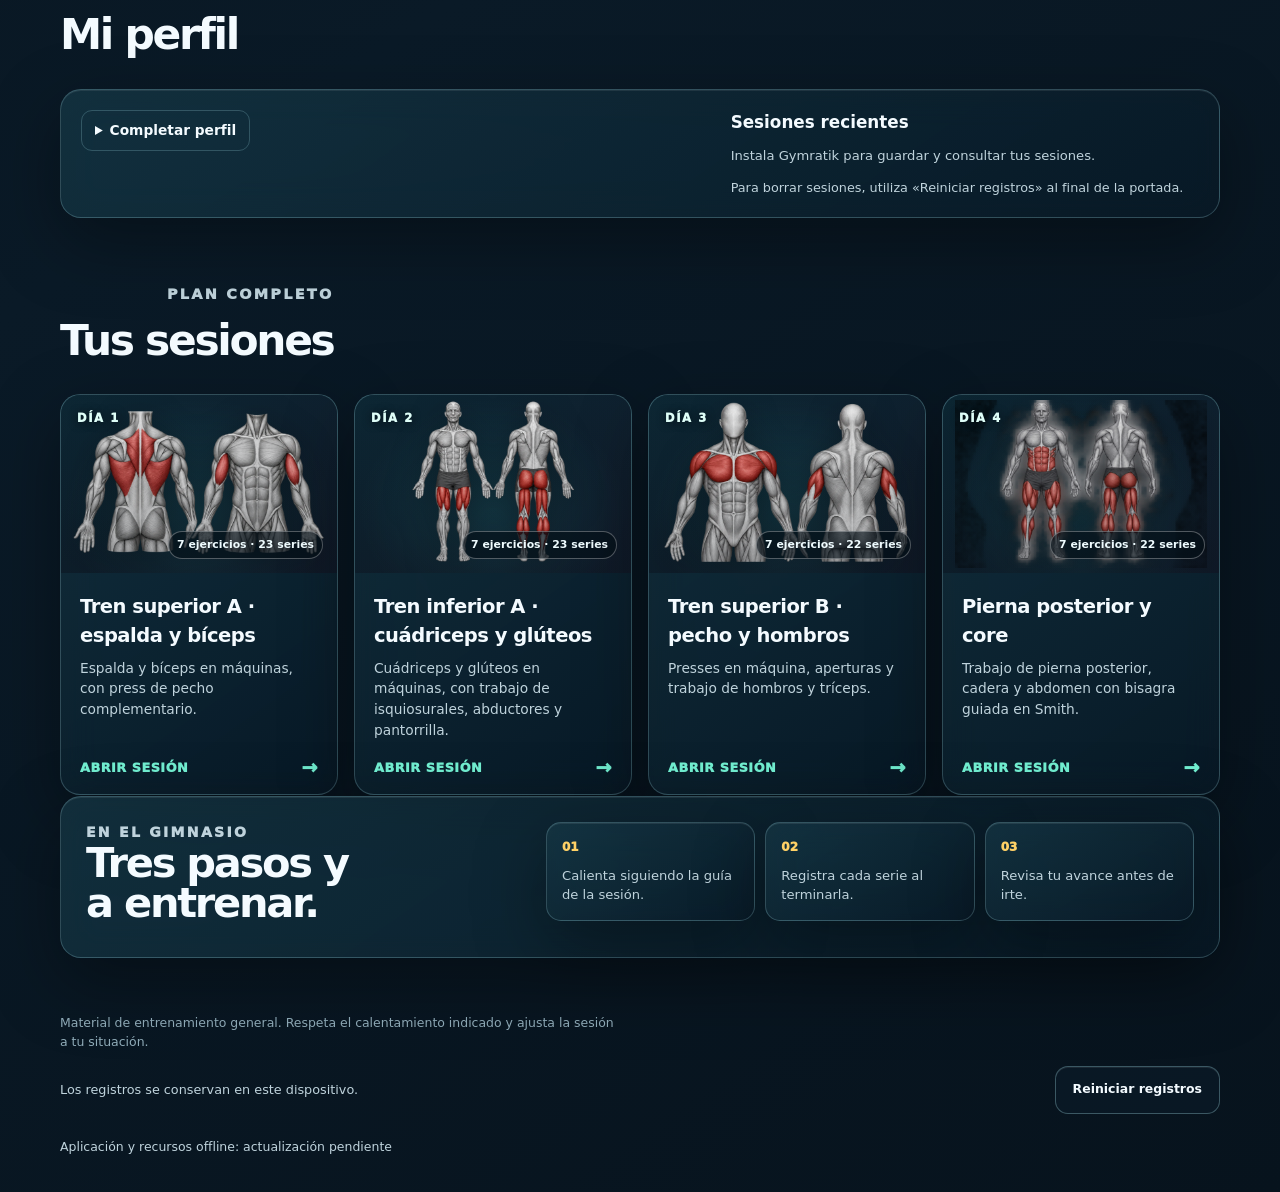
==== commit aa8f60a8: "fix: correct routine timers, loads, and exercise media" ====
--- a/index.html
+++ b/index.html
@@ -7,7 +7,7 @@
   <meta name="application-name" content="Gymratik">
   <meta name="apple-mobile-web-app-title" content="Gymratik">
   <meta name="description" content="Rutinas visuales para entrenar en el gimnasio con calentamiento, técnica y registro de series.">
-  <meta name="gymratik-resource-estimate" content='{"applicationBytes":"000000006006838","imageBytes":"000000044208561","totalBytes":"000000050215399"}'>
+  <meta name="gymratik-resource-estimate" content='{"applicationBytes":"000000006023485","imageBytes":"000000044219878","totalBytes":"000000050243363"}'>
   <link rel="manifest" href="./manifest.webmanifest">
   <link rel="icon" href="./assets/branding/gymratik-mascots-mark-v2.png" type="image/png">
   <link rel="apple-touch-icon" sizes="192x192" href="./assets/branding/gymratik-pwa-icon-v8-192.png">
@@ -407,7 +407,7 @@
   </div>
   <div class="shell">
     <header class="topbar">
-      <a class="brand" href="./" aria-label="Gymratik v0.7.30, inicio"><span class="brand-mark" aria-hidden="true"><img src="./assets/branding/gymratik-mascots-mark-v2.png" alt=""></span><span class="brand-name">Gymratik <span class="brand-version" aria-label="Versión 0.7.30">v0.7.30</span></span></a>
+      <a class="brand" href="./" aria-label="Gymratik v0.7.31, inicio"><span class="brand-mark" aria-hidden="true"><img src="./assets/branding/gymratik-mascots-mark-v2.png" alt=""></span><span class="brand-name">Gymratik <span class="brand-version" aria-label="Versión 0.7.31">v0.7.31</span></span></a>
       <div class="topbar-meta"><span class="plan-pill">4 días en rotación · 90 series</span><a class="topbar-link" href="#progress">Mi avance</a><a class="topbar-link" href="./records.html">Registros</a><a class="profile-chip" href="#profile"><img id="profileAvatarCompact" src="./assets/branding/gymratik-mascots-mark-v2.png" alt="Pareja de mascotas de entrenamiento de Gymratik"><span>Perfil</span></a></div>
     </header>
     <div id="updateNotice" class="update-notice" role="status" aria-live="polite" hidden><img id="updateNoticeArt" src="./assets/branding/gymratik-cover-seated-v1-poster.webp" data-motion-src="./assets/branding/gymratik-cover-seated-breath-30fps.webp" alt="" width="72" height="64"><div><strong id="updateNoticeTitle"></strong><p id="updateNoticeText"></p><button id="manualUpdateButton" class="button secondary" type="button" hidden>Buscar actualización ahora</button></div></div>
